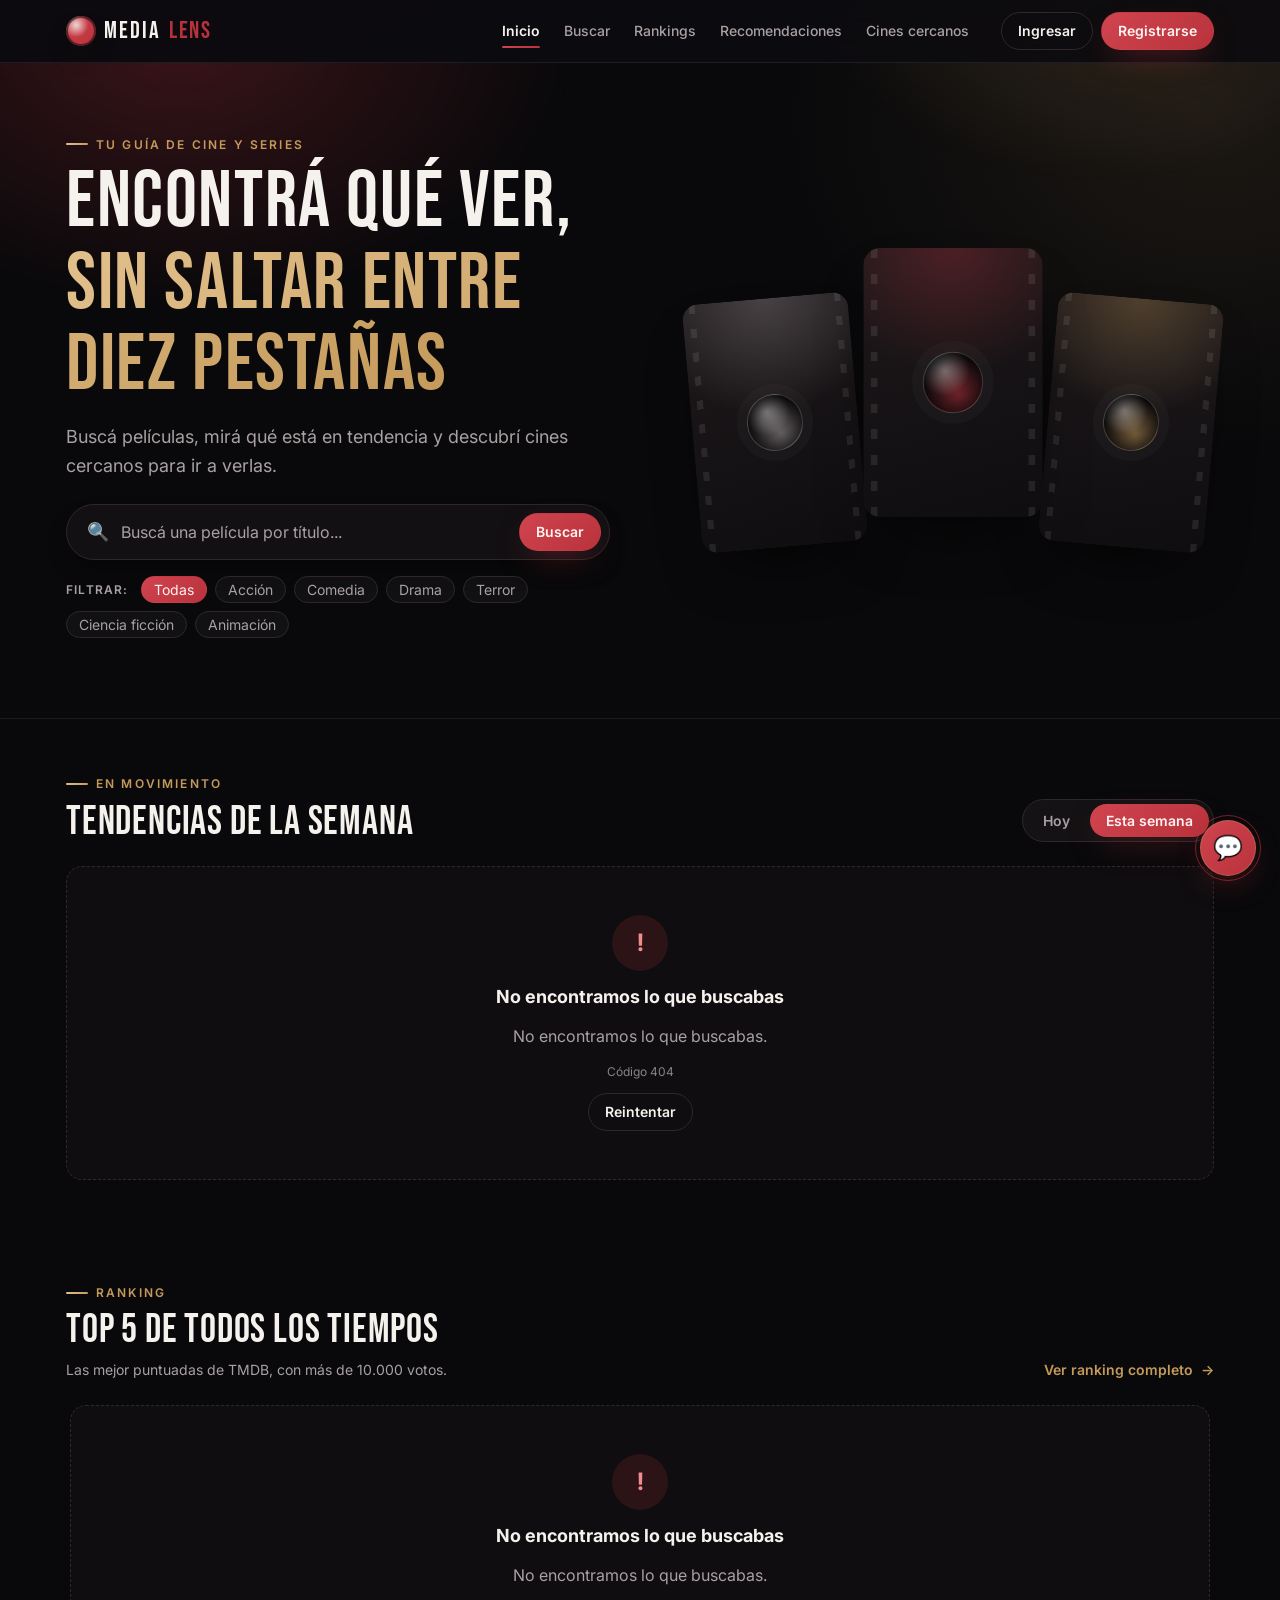
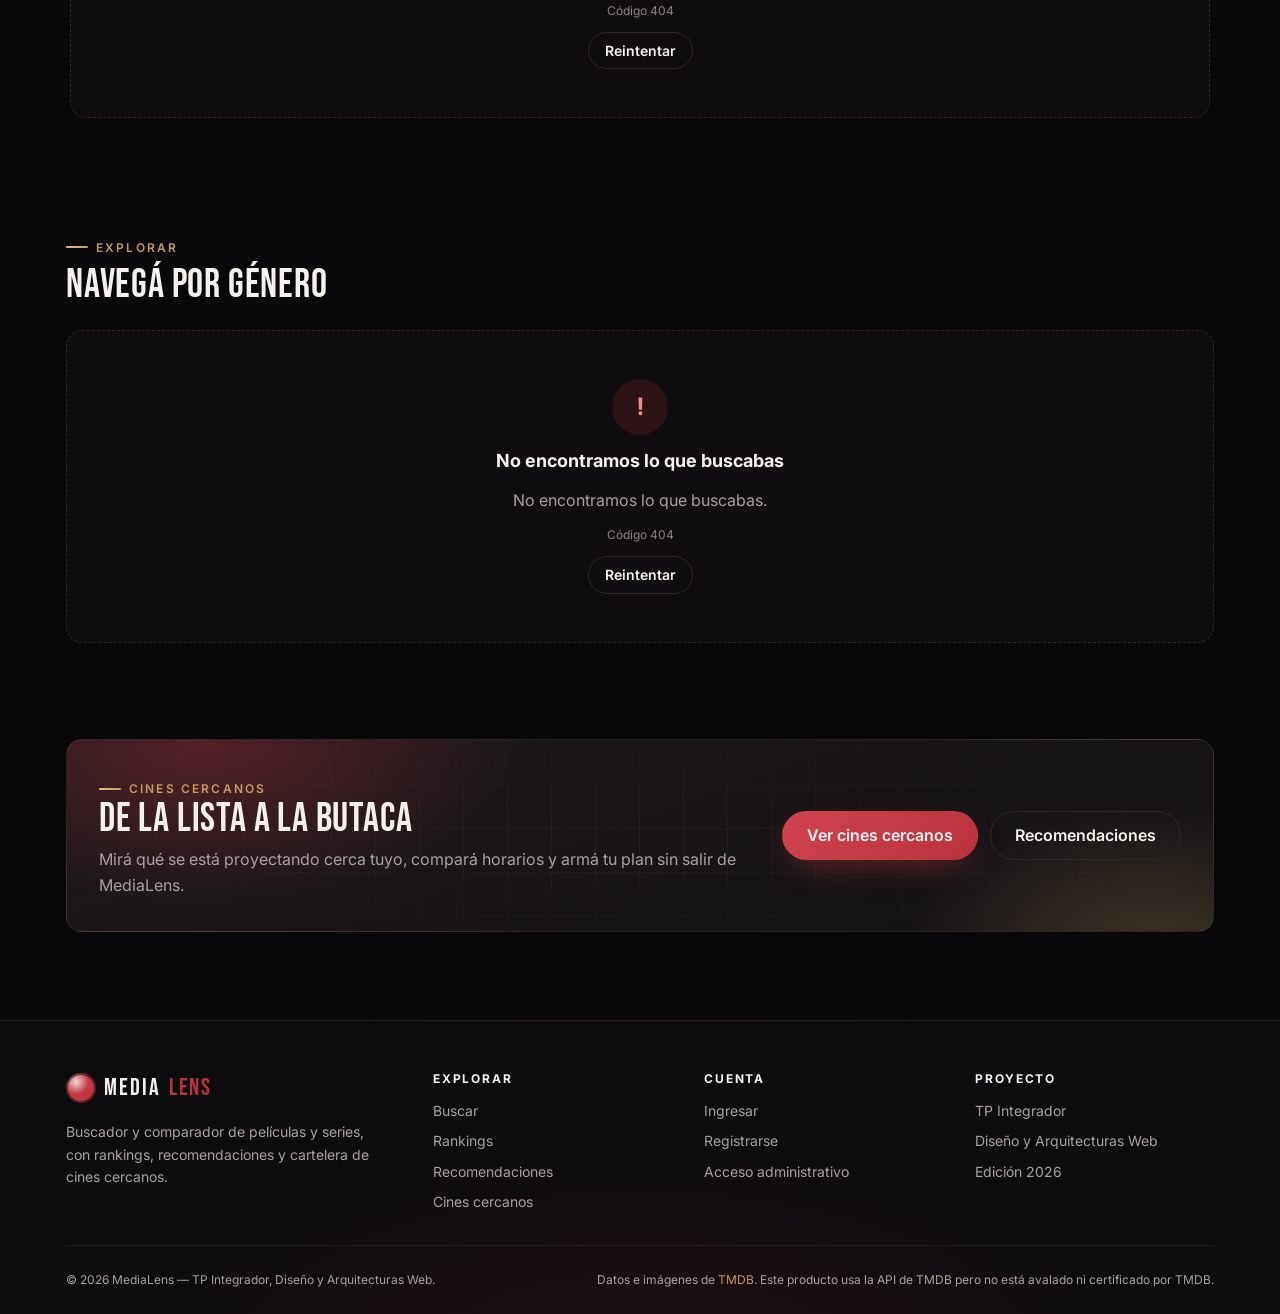
==== index.html @ 36a1d2a1 "Conecto la landing a TMDB y agrego registro y login Backend en Flask que hace de intermediario con T" ====
<!DOCTYPE html>
<html lang="es">
<head>
  <meta charset="UTF-8" />
  <meta name="viewport" content="width=device-width, initial-scale=1.0" />
  <meta name="description" content="MediaLens: buscá películas, mirá qué está en tendencia, rankings y recomendaciones." />
  <title>Inicio | MediaLens</title>
  <link rel="icon" href="data:image/svg+xml,%3Csvg xmlns='http://www.w3.org/2000/svg' viewBox='0 0 32 32'%3E%3Ccircle cx='16' cy='16' r='15' fill='%23B8323C'/%3E%3Ccircle cx='12' cy='11' r='5' fill='%23F5F1ED' fill-opacity='.8'/%3E%3C/svg%3E" />
  <link rel="preconnect" href="https://fonts.googleapis.com" />
  <link rel="preconnect" href="https://fonts.gstatic.com" crossorigin />
  <link rel="preconnect" href="https://image.tmdb.org" />
  <link href="https://fonts.googleapis.com/css2?family=Bebas+Neue&family=Inter:wght@400;500;600;700&display=swap" rel="stylesheet" />
  <link rel="stylesheet" href="assets/css/base.css" />
  <link rel="stylesheet" href="assets/css/layout.css" />
  <link rel="stylesheet" href="assets/css/components.css" />
  <script src="assets/js/aviso-servidor.js" defer></script>
  <script type="module" src="assets/js/main.js"></script>
</head>
<body>
  <header class="site-header">
    <div class="container navbar">
      <a class="navbar_brand" href="index.html">
        <span class="navbar_logo" aria-hidden="true"></span>
        Media<span>Lens</span>
      </a>
      <button class="navbar_toggle" type="button" aria-label="Abrir menú" aria-expanded="false" aria-controls="menu-principal">&#9776;</button>
      <nav class="navbar_menu" id="menu-principal" aria-label="Principal">
        <ul class="navbar_links">
          <li><a href="index.html">Inicio</a></li>
          <li><a href="pages/buscar.html">Buscar</a></li>
          <li><a href="pages/rankings.html">Rankings</a></li>
          <li><a href="pages/recomendaciones.html">Recomendaciones</a></li>
          <li><a href="pages/cines.html">Cines cercanos</a></li>
        </ul>
        <div class="navbar_actions">
          <a class="btn btn-outline" href="pages/login.html">Ingresar</a>
          <a class="btn btn-primary" href="pages/registro.html">Registrarse</a>
        </div>
      </nav>
    </div>
  </header>

  <main>
    <!-- Hero de portada -->
    <section class="hero">
      <div class="hero_glow" aria-hidden="true"></div>
      <div class="container hero_inner">
        <div class="hero_content">
          <p class="eyebrow">Tu guía de cine y series</p>
          <h1 class="hero_title">
            Encontrá qué ver,<br />
            <span class="text-gradient">sin saltar entre diez pestañas</span>
          </h1>
          <p class="hero_lead text-muted">
            Buscá películas, mirá qué está en tendencia y descubrí cines cercanos para ir a verlas.
          </p>

          <!-- Sin JS, el formulario igual funciona: recarga con ?q= y main.js lo retoma -->
          <form class="search-form" id="form-busqueda" action="index.html" method="get" role="search" novalidate>
            <div class="search_field" data-campo="q">
              <div class="search">
                <span class="search_icon" aria-hidden="true">&#128269;</span>
                <label for="q" class="visually-hidden">Buscar película por título</label>
                <input type="search" id="q" name="q" placeholder="Buscá una película por título..." autocomplete="off" maxlength="100" />
                <button type="submit" class="btn btn-primary">Buscar</button>
              </div>
            </div>
          </form>

          <div class="hero_chips" role="group" aria-label="Filtrar tendencias por género">
            <span class="hero_chips_label" aria-hidden="true">Filtrar:</span>
            <button class="chip" type="button" data-filtro-genero="" aria-pressed="true">Todas</button>
            <button class="chip" type="button" data-filtro-genero="28" data-nombre="Acción" aria-pressed="false">Acción</button>
            <button class="chip" type="button" data-filtro-genero="35" data-nombre="Comedia" aria-pressed="false">Comedia</button>
            <button class="chip" type="button" data-filtro-genero="18" data-nombre="Drama" aria-pressed="false">Drama</button>
            <button class="chip" type="button" data-filtro-genero="27" data-nombre="Terror" aria-pressed="false">Terror</button>
            <button class="chip" type="button" data-filtro-genero="878" data-nombre="Ciencia ficción" aria-pressed="false">Ciencia ficción</button>
            <button class="chip" type="button" data-filtro-genero="16" data-nombre="Animación" aria-pressed="false">Animación</button>
          </div>

          <div class="hero_featured" id="hero-destacada">
            <span class="hero_featured_skeleton skeleton" aria-hidden="true"></span>
          </div>
        </div>

        <div class="hero_showcase" aria-hidden="true">
          <div class="poster poster--muted"></div>
          <div class="poster"></div>
          <div class="poster poster--gold"></div>
        </div>
      </div>
    </section>

    <noscript>
      <div class="container section--tight">
        <p class="placeholder-note">Activá JavaScript para ver las películas en tendencia, el ranking y los géneros.</p>
      </div>
    </noscript>

    <!-- Resultados de búsqueda / género (oculto hasta que se usa) -->
    <section class="section container" id="resultados" aria-labelledby="resultados-titulo" hidden>
      <div class="section_head">
        <div class="section_title-group">
          <p class="eyebrow" id="resultados-eyebrow">Búsqueda</p>
          <h2 id="resultados-titulo">Resultados</h2>
          <p class="section_status text-muted" id="resultados-estado" aria-live="polite"></p>
        </div>
        <button class="btn btn-outline" type="button" id="limpiar-resultados">&#10005; Volver a tendencias</button>
      </div>
      <div class="grid" id="grilla-resultados"></div>
    </section>

    <!-- Tendencias -->
    <section class="section container" id="tendencias" aria-labelledby="tendencias-titulo">
      <div class="section_head">
        <div class="section_title-group">
          <p class="eyebrow">En movimiento</p>
          <h2 id="tendencias-titulo">Tendencias de la semana</h2>
        </div>
        <div class="section_tools">
          <div id="filtro-activo"></div>
          <div class="tabs" role="tablist" aria-label="Período de las tendencias">
            <button class="tab" type="button" role="tab" data-periodo="day" aria-selected="false" aria-controls="grilla-tendencias" tabindex="-1">Hoy</button>
            <button class="tab" type="button" role="tab" data-periodo="week" aria-selected="true" aria-controls="grilla-tendencias">Esta semana</button>
          </div>
        </div>
      </div>
      <p class="visually-hidden" id="tendencias-aviso" aria-live="polite"></p>
      <div class="grid" id="grilla-tendencias" role="tabpanel" aria-labelledby="tendencias-titulo"></div>
    </section>

    <!-- Ranking -->
    <section class="section container" id="ranking" aria-labelledby="ranking-titulo">
      <div class="section_head">
        <div class="section_title-group">
          <p class="eyebrow">Ranking</p>
          <h2 id="ranking-titulo">Top 5 de todos los tiempos</h2>
          <p class="section_status text-muted">Las mejor puntuadas de TMDB, con más de 10.000 votos.</p>
        </div>
        <a class="link-more" href="pages/rankings.html">Ver ranking completo</a>
      </div>
      <ol class="rail" id="lista-top"></ol>
    </section>

    <!-- Géneros -->
    <section class="section container" id="generos" aria-labelledby="generos-titulo">
      <div class="section_head">
        <div class="section_title-group">
          <p class="eyebrow">Explorar</p>
          <h2 id="generos-titulo">Navegá por género</h2>
        </div>
      </div>
      <div class="grid grid--tiles" id="grilla-generos"></div>
      <div class="section_more">
        <button class="btn btn-outline" type="button" id="ver-mas-generos" aria-controls="grilla-generos" aria-expanded="false" hidden>Ver todos los géneros</button>
      </div>
    </section>

    <!-- Llamada a la acción: cines -->
    <section class="section section--tight container">
      <div class="cta">
        <div class="cta_content">
          <p class="eyebrow">Cines cercanos</p>
          <h2>De la lista a la butaca</h2>
          <p class="text-muted">
            Mirá qué se está proyectando cerca tuyo, compará horarios y armá tu plan sin salir de MediaLens.
          </p>
        </div>
        <div class="cta_actions">
          <a class="btn btn-primary btn-lg" href="pages/cines.html">Ver cines cercanos</a>
          <a class="btn btn-outline btn-lg" href="pages/recomendaciones.html">Recomendaciones</a>
        </div>
      </div>
    </section>
  </main>

  <footer class="site-footer">
    <div class="container">
      <div class="footer_grid">
        <div class="footer_about">
          <a class="navbar_brand" href="index.html">
            <span class="navbar_logo" aria-hidden="true"></span>
            Media<span>Lens</span>
          </a>
          <p>
            Buscador y comparador de películas y series, con rankings, recomendaciones y cartelera
            de cines cercanos.
          </p>
        </div>

        <div>
          <p class="footer_title">Explorar</p>
          <ul class="footer_list">
            <li><a href="pages/buscar.html">Buscar</a></li>
            <li><a href="pages/rankings.html">Rankings</a></li>
            <li><a href="pages/recomendaciones.html">Recomendaciones</a></li>
            <li><a href="pages/cines.html">Cines cercanos</a></li>
          </ul>
        </div>

        <div>
          <p class="footer_title">Cuenta</p>
          <ul class="footer_list">
            <li><a href="pages/login.html">Ingresar</a></li>
            <li><a href="pages/registro.html">Registrarse</a></li>
            <li><a href="admin/dashboard.html">Acceso administrativo</a></li>
          </ul>
        </div>

        <div>
          <p class="footer_title">Proyecto</p>
          <ul class="footer_list">
            <li><span class="text-muted">TP Integrador</span></li>
            <li><span class="text-muted">Diseño y Arquitecturas Web</span></li>
            <li><span class="text-muted">Edición 2026</span></li>
          </ul>
        </div>
      </div>

      <div class="footer_bottom">
        <p>&copy; 2026 MediaLens &mdash; TP Integrador, Diseño y Arquitecturas Web.</p>
        <p>Datos e imágenes de <a href="https://www.themoviedb.org" target="_blank" rel="noopener noreferrer">TMDB</a>. Este producto usa la API de TMDB pero no está avalado ni certificado por TMDB.</p>
      </div>
    </div>
  </footer>

  <button class="chatbot-toggle" type="button" aria-label="Abrir chatbot" title="Chatbot MediaLens (próximamente)">&#128172;</button>
</body>
</html>
---- assets/css/base.css ----
/* ============================================
   base.css
   Reset, variables globales y tipografía.
   No depende de ninguna página en particular:
   cualquier vista puede usarlo tal cual.
   ============================================ */

:root {
  /* ---------- Paleta ---------- */
  /* Base */
  --color-bg: #09090B;
  --color-bg-elev: #0D0C0F;
  --color-surface: #141214;
  --color-surface-alt: #1E191B;
  --color-border: #30272A;
  --color-border-soft: rgba(245, 241, 237, 0.08);

  /* Texto */
  --color-text: #F5F1ED;
  --color-text-muted: #A9A1A1;

  /* Identidad */
  --color-primary: #B8323C;
  --color-primary-hover: #D0444E;
  --color-primary-rgb: 184, 50, 60;

  --color-secondary: #C49A5A;
  --color-secondary-rgb: 196, 154, 90;

  /* Estados */
  --color-danger: #D94A4A;
  --color-danger-text: #F08C8C; /* variante clara para texto chico sobre fondo oscuro */
  --color-success: #4E9B72;
  --color-success-text: #7CC39C;

  /* Degradados y brillos derivados de la paleta */
  --gradient-primary: linear-gradient(135deg, var(--color-primary-hover), var(--color-primary));
  --gradient-gold: linear-gradient(135deg, #E2C08C, var(--color-secondary));
  --gradient-surface: linear-gradient(160deg, var(--color-surface-alt), var(--color-surface));
  --gradient-fade: linear-gradient(180deg, transparent 35%, rgba(9, 9, 11, 0.92) 100%);

  --glow-primary: 0 12px 32px -12px rgba(var(--color-primary-rgb), 0.65);
  --glow-secondary: 0 12px 32px -12px rgba(var(--color-secondary-rgb), 0.45);

  /* Sombras */
  --shadow-sm: 0 1px 2px rgba(0, 0, 0, 0.45);
  --shadow-md: 0 12px 28px -14px rgba(0, 0, 0, 0.8);
  --shadow-lg: 0 30px 64px -30px rgba(0, 0, 0, 0.9);

  /* ---------- Tipografía ---------- */
  --font-base: "Inter", "Segoe UI", Roboto, Helvetica, Arial, sans-serif;
  --font-display: "Bebas Neue", "Oswald", "Segoe UI", Impact, sans-serif;

  --fs-xs: 0.75rem;
  --fs-sm: 0.875rem;
  --fs-base: 1rem;
  --fs-md: 1.125rem;
  --fs-lg: 1.5rem;
  --fs-xl: clamp(1.75rem, 1.2rem + 1.8vw, 2.5rem);
  --fs-xxl: clamp(2.75rem, 1.6rem + 4.6vw, 5rem);

  /* Espaciado (escala de 4px) */
  --space-1: 0.25rem;
  --space-2: 0.5rem;
  --space-3: 0.75rem;
  --space-4: 1rem;
  --space-6: 1.5rem;
  --space-8: 2rem;
  --space-12: 3rem;
  --space-16: 4rem;
  --space-20: 5rem;

  /* Otros */
  --radius: 8px;
  --radius-sm: 4px;
  --radius-lg: 16px;
  --radius-pill: 999px;
  --container-max: 1180px;
  --transition: 150ms ease-in-out;
  --transition-slow: 320ms cubic-bezier(0.22, 1, 0.36, 1);
}

/* Reset básico */
*,
*::before,
*::after {
  box-sizing: border-box;
}

html,
body {
  margin: 0;
  padding: 0;
}

html {
  scroll-behavior: smooth;
  /* Calendarios, selects y scrollbars nativos en versión oscura */
  color-scheme: dark;
}

/* Con un modal abierto, la página de atrás no scrollea */
html.modal-abierto {
  overflow: hidden;
}

/* El atributo hidden siempre gana, aunque el elemento tenga display: flex/grid */
[hidden] {
  display: none !important;
}

body {
  background-color: var(--color-bg);
  background-image:
    radial-gradient(60rem 40rem at 12% -10%, rgba(var(--color-primary-rgb), 0.16), transparent 60%),
    radial-gradient(45rem 35rem at 95% 4%, rgba(var(--color-secondary-rgb), 0.1), transparent 60%);
  background-repeat: no-repeat;
  color: var(--color-text);
  font-family: var(--font-base);
  font-size: var(--fs-base);
  line-height: 1.6;
  min-height: 100vh;
  -webkit-font-smoothing: antialiased;
}

h1,
h2,
h3,
h4,
p,
ul,
ol {
  margin: 0 0 var(--space-4) 0;
}

h1,
h2 {
  font-family: var(--font-display);
  font-weight: 400;
  letter-spacing: 0.02em;
  line-height: 1.02;
  text-transform: uppercase;
}

h1 {
  font-size: var(--fs-xxl);
}

h2 {
  font-size: var(--fs-xl);
}

h3 {
  font-size: var(--fs-lg);
  font-weight: 600;
  line-height: 1.25;
}

a {
  color: var(--color-secondary);
  text-decoration: none;
  transition: color var(--transition);
}

a:hover,
a:focus-visible {
  color: var(--color-primary-hover);
}

img {
  max-width: 100%;
  display: block;
}

ul,
ol {
  padding-left: var(--space-6);
}

button,
input,
select,
textarea {
  font-family: inherit;
  font-size: inherit;
}

/* Foco visible y consistente en toda la app */
:focus-visible {
  outline: 2px solid var(--color-secondary);
  outline-offset: 3px;
  border-radius: var(--radius-sm);
}

::selection {
  background-color: rgba(var(--color-primary-rgb), 0.45);
  color: var(--color-text);
}

/* Scrollbar acorde al tema oscuro */
* {
  scrollbar-width: thin;
  scrollbar-color: var(--color-border) transparent;
}

*::-webkit-scrollbar {
  width: 10px;
  height: 10px;
}

*::-webkit-scrollbar-thumb {
  background-color: var(--color-border);
  border-radius: var(--radius-pill);
}

*::-webkit-scrollbar-thumb:hover {
  background-color: var(--color-primary);
}

/* ---------- Utilidades ---------- */
.visually-hidden {
  position: absolute;
  width: 1px;
  height: 1px;
  overflow: hidden;
  clip: rect(0 0 0 0);
  white-space: nowrap;
}

.text-muted {
  color: var(--color-text-muted);
}

/* Antetítulo: etiqueta chiquita sobre los títulos de sección */
.eyebrow {
  display: inline-flex;
  align-items: center;
  gap: var(--space-2);
  margin: 0 0 var(--space-2) 0;
  color: var(--color-secondary);
  font-size: var(--fs-xs);
  font-weight: 600;
  letter-spacing: 0.18em;
  text-transform: uppercase;
}

.eyebrow::before {
  content: "";
  width: 22px;
  height: 2px;
  background: var(--gradient-gold);
  border-radius: var(--radius-pill);
}

/* Texto con degradado (palabras destacadas de un título) */
.text-gradient {
  background: var(--gradient-gold);
  -webkit-background-clip: text;
  background-clip: text;
  color: transparent;
}

/* Nota de contenido pendiente / mock (se usa en las vistas sin API aún) */
.placeholder-note {
  display: flex;
  align-items: flex-start;
  gap: var(--space-3);
  border: 1px dashed var(--color-border);
  border-left: 3px solid var(--color-secondary);
  border-radius: var(--radius);
  background-color: rgba(var(--color-secondary-rgb), 0.05);
  padding: var(--space-3) var(--space-4);
  color: var(--color-text-muted);
  font-size: var(--fs-sm);
}

.placeholder-note::before {
  content: "i";
  flex: none;
  display: grid;
  place-items: center;
  width: 20px;
  height: 20px;
  border-radius: 50%;
  background-color: rgba(var(--color-secondary-rgb), 0.18);
  color: var(--color-secondary);
  font-size: var(--fs-xs);
  font-weight: 700;
  font-style: italic;
}

@media (prefers-reduced-motion: reduce) {
  html {
    scroll-behavior: auto;
  }

  *,
  *::before,
  *::after {
    animation-duration: 0.01ms !important;
    animation-iteration-count: 1 !important;
    transition-duration: 0.01ms !important;
  }
}
---- assets/css/layout.css ----
/* ============================================
   layout.css
   Estructura general de página: header, nav,
   hero, secciones, footer, contenedores.
   Se aplica igual en todas las vistas.
   ============================================ */

.container {
  width: 100%;
  max-width: var(--container-max);
  margin-inline: auto;
  padding-inline: var(--space-4);
}

/* ============================================
   Header / navegación principal
   ============================================ */
.site-header {
  position: sticky;
  top: 0;
  z-index: 50;
  background-color: rgba(13, 12, 15, 0.82);
  backdrop-filter: blur(14px) saturate(140%);
  -webkit-backdrop-filter: blur(14px) saturate(140%);
  border-bottom: 1px solid var(--color-border-soft);
  transition: background-color var(--transition), box-shadow var(--transition);
}

/* Al scrollear, la cabecera se vuelve más sólida (lo agrega layout.js) */
.site-header.is-scrolled {
  background-color: rgba(13, 12, 15, 0.94);
  box-shadow: 0 10px 30px -18px rgba(0, 0, 0, 0.9);
}

.navbar {
  position: relative;
  display: flex;
  align-items: center;
  gap: var(--space-6);
  padding-block: var(--space-3);
}

/* Envuelve links + botones: en escritorio van en línea,
   en tablet/celular se convierten en el menú desplegable */
.navbar_menu {
  display: flex;
  align-items: center;
  gap: var(--space-8);
}

.navbar_brand {
  display: inline-flex;
  align-items: center;
  gap: var(--space-2);
  margin-right: auto;
  color: var(--color-text);
  font-family: var(--font-display);
  font-size: 1.5rem;
  letter-spacing: 0.08em;
  text-transform: uppercase;
  white-space: nowrap;
}

.navbar_brand:hover {
  color: var(--color-text);
}

.navbar_brand span {
  color: var(--color-primary);
}

/* Isotipo: "lente" construido con degradados */
.navbar_logo {
  width: 30px;
  height: 30px;
  border-radius: 50%;
  background:
    radial-gradient(circle at 34% 30%, rgba(245, 241, 237, 0.85), transparent 42%),
    var(--gradient-primary);
  box-shadow: inset 0 0 0 2px rgba(9, 9, 11, 0.55), var(--glow-primary);
}

.navbar_toggle {
  display: none;
  place-items: center;
  width: 42px;
  height: 42px;
  background-color: var(--color-surface);
  border: 1px solid var(--color-border);
  border-radius: var(--radius);
  color: var(--color-text);
  font-size: var(--fs-md);
  line-height: 1;
  cursor: pointer;
  transition: border-color var(--transition), color var(--transition);
}

.navbar_toggle:hover {
  border-color: var(--color-primary);
  color: var(--color-primary-hover);
}

.navbar_links {
  display: flex;
  align-items: center;
  gap: var(--space-6);
  list-style: none;
  margin: 0;
  padding: 0;
}

.navbar_links a {
  position: relative;
  display: inline-block;
  padding-block: var(--space-1);
  color: var(--color-text-muted);
  font-size: var(--fs-sm);
  font-weight: 500;
}

/* Subrayado animado */
.navbar_links a::after {
  content: "";
  position: absolute;
  left: 0;
  bottom: -2px;
  width: 100%;
  height: 2px;
  border-radius: var(--radius-pill);
  background: var(--gradient-primary);
  transform: scaleX(0);
  transform-origin: left;
  transition: transform var(--transition-slow);
}

.navbar_links a:hover,
.navbar_links a:focus-visible {
  color: var(--color-text);
}

.navbar_links a:hover::after,
.navbar_links a.is-active::after {
  transform: scaleX(1);
}

.navbar_links a.is-active {
  color: var(--color-text);
  font-weight: 600;
}

.navbar_actions {
  display: flex;
  align-items: center;
  gap: var(--space-2);
}

/* Menú responsivo: con 5 links + 2 botones, en tablet ya no entra en una línea.
   El mismo corte (960px) está en layout.js para cerrar el menú al agrandar. */
@media (max-width: 1080px) {
  .navbar_menu {
    gap: var(--space-4);
  }

  .navbar_links {
    gap: var(--space-4);
  }
}

@media (max-width: 960px) {
  .navbar_toggle {
    display: grid;
  }

  .navbar_menu {
    display: none;
    position: absolute;
    top: calc(100% + var(--space-2));
    left: var(--space-4);
    right: var(--space-4);
    flex-direction: column;
    align-items: stretch;
    gap: var(--space-4);
    max-height: calc(100dvh - 90px);
    overflow-y: auto;
    padding: var(--space-4);
    background-color: var(--color-surface);
    border: 1px solid var(--color-border);
    border-radius: var(--radius-lg);
    box-shadow: var(--shadow-lg);
  }

  .navbar_menu.is-open {
    display: flex;
    animation: menu-entrar 180ms ease-out;
  }

  .navbar_links {
    flex-direction: column;
    align-items: stretch;
    gap: var(--space-1);
  }

  .navbar_links a {
    display: block;
    padding: var(--space-3);
    border-radius: var(--radius);
    font-size: var(--fs-base);
  }

  .navbar_links a::after {
    display: none;
  }

  .navbar_links a:hover {
    background-color: var(--color-surface-alt);
  }

  .navbar_links a.is-active {
    background-color: rgba(var(--color-primary-rgb), 0.14);
    box-shadow: inset 3px 0 0 var(--color-primary);
  }

  .navbar_actions {
    padding-top: var(--space-4);
    border-top: 1px solid var(--color-border-soft);
  }

  .navbar_actions .btn {
    flex: 1;
    padding-block: var(--space-3);
  }
}

@keyframes menu-entrar {
  from {
    opacity: 0;
    transform: translateY(-6px);
  }
}

/* ============================================
   Hero de portada
   ============================================ */
.hero {
  position: relative;
  overflow: hidden;
  padding-block: var(--space-16) var(--space-12);
  border-bottom: 1px solid var(--color-border-soft);
}

/* Haz de luz de proyector detrás del contenido */
.hero_glow {
  position: absolute;
  inset: -30% -10% auto -10%;
  height: 130%;
  background:
    radial-gradient(38rem 26rem at 20% 20%, rgba(var(--color-primary-rgb), 0.28), transparent 65%),
    radial-gradient(30rem 22rem at 80% 10%, rgba(var(--color-secondary-rgb), 0.16), transparent 65%);
  filter: blur(6px);
  pointer-events: none;
}

.hero_inner {
  position: relative;
  display: grid;
  grid-template-columns: minmax(0, 1.05fr) minmax(0, 0.95fr);
  align-items: center;
  gap: var(--space-12);
}

.hero_content {
  max-width: 34rem;
}

.hero_title {
  margin-bottom: var(--space-4);
}

.hero_lead {
  max-width: 32rem;
  margin-bottom: var(--space-6);
  font-size: var(--fs-md);
}

.hero_chips {
  display: flex;
  flex-wrap: wrap;
  align-items: center;
  gap: var(--space-2);
  margin: var(--space-4) 0 var(--space-8);
}

.hero_chips_label {
  margin-right: var(--space-1);
  color: var(--color-text-muted);
  font-size: var(--fs-xs);
  font-weight: 600;
  letter-spacing: 0.1em;
  text-transform: uppercase;
}

/* Película N.º 1 (la completa main.js con datos reales) */
.hero_featured {
  min-height: 78px;
  padding-top: var(--space-6);
  border-top: 1px solid var(--color-border-soft);
}

.hero_featured_skeleton {
  display: block;
  width: min(100%, 300px);
  height: 54px;
  border-radius: var(--radius-pill);
}

/* Collage de pósters del hero */
.hero_showcase {
  position: relative;
  display: grid;
  grid-template-columns: repeat(3, 1fr);
  align-items: center;
  gap: var(--space-3);
}

.hero_showcase .poster {
  border-radius: var(--radius-lg);
  box-shadow: var(--shadow-lg);
  transition: transform var(--transition-slow);
}

.hero_showcase .poster:nth-child(1) {
  transform: translateY(24px) rotate(-5deg);
}

.hero_showcase .poster:nth-child(2) {
  transform: translateY(-16px) scale(1.08);
  z-index: 2;
}

.hero_showcase .poster:nth-child(3) {
  transform: translateY(24px) rotate(5deg);
}

.hero_showcase:hover .poster:nth-child(1) {
  transform: translateY(14px) rotate(-8deg);
}

.hero_showcase:hover .poster:nth-child(2) {
  transform: translateY(-26px) scale(1.12);
}

.hero_showcase:hover .poster:nth-child(3) {
  transform: translateY(14px) rotate(8deg);
}

@media (max-width: 960px) {
  .hero_inner {
    grid-template-columns: 1fr;
    gap: var(--space-8);
  }

  .hero_content {
    max-width: none;
  }

  .hero_showcase {
    /* width + justify-self en lugar de margin auto:
       los márgenes automáticos anulan el stretch del grid */
    width: 100%;
    max-width: 30rem;
    justify-self: center;
    margin-top: var(--space-4);
  }
}

@media (max-width: 560px) {
  .hero {
    padding-block: var(--space-12) var(--space-8);
  }

  .hero_showcase {
    grid-template-columns: repeat(2, 1fr);
    /* margen para que los pósters rotados no queden cortados en el borde */
    padding-inline: var(--space-3);
  }

  .hero_showcase .poster:nth-child(3) {
    display: none;
  }
}

/* ============================================
   Secciones genéricas de contenido
   ============================================ */
.page-header {
  padding-block: var(--space-8);
  border-bottom: 1px solid var(--color-border-soft);
}

.section {
  padding-block: var(--space-12);
  /* Al hacer scroll hasta una sección, que no quede tapada por la cabecera fija */
  scroll-margin-top: 64px;
}

.section--tight {
  padding-block: var(--space-6);
}

/* Encabezado de sección: título a la izquierda, acción a la derecha */
.section_head {
  display: flex;
  flex-wrap: wrap;
  align-items: flex-end;
  justify-content: space-between;
  gap: var(--space-4);
  margin-bottom: var(--space-6);
}

.section_head h2 {
  margin: 0;
}

.section_title-group {
  min-width: 0;
}

.section_status {
  margin: var(--space-2) 0 0;
  font-size: var(--fs-sm);
}

.section_status:empty {
  display: none;
}

/* Controles a la derecha del título (pestañas, filtro activo) */
.section_tools {
  display: flex;
  flex-wrap: wrap;
  align-items: center;
  gap: var(--space-3);
}

/* Botón "ver más" centrado debajo de una grilla */
.section_more {
  display: flex;
  justify-content: center;
  margin-top: var(--space-6);
}

.link-more {
  display: inline-flex;
  align-items: center;
  gap: var(--space-2);
  font-size: var(--fs-sm);
  font-weight: 600;
  white-space: nowrap;
}

.link-more::after {
  content: "\2192";
  transition: transform var(--transition);
}

.link-more:hover::after {
  transform: translateX(4px);
}

/* ============================================
   Grillas y carruseles
   ============================================ */
.grid {
  display: grid;
  grid-template-columns: repeat(auto-fill, minmax(160px, 1fr));
  gap: var(--space-6) var(--space-4);
}

.grid--tiles {
  grid-template-columns: repeat(auto-fill, minmax(190px, 1fr));
  gap: var(--space-3);
}

/* En celular, el mínimo de 160px deja una sola columna de pósters
   enormes: se fuerzan 2 columnas, como en cualquier app de cine. */
@media (max-width: 560px) {
  .grid,
  .grid--tiles {
    grid-template-columns: repeat(2, minmax(0, 1fr));
    gap: var(--space-4) var(--space-3);
  }
}

/* Fila con desplazamiento horizontal (rankings, novedades) */
.rail {
  display: grid;
  grid-auto-flow: column;
  grid-auto-columns: minmax(196px, 1fr);
  gap: var(--space-6);
  list-style: none;
  margin: 0;
  padding: 0 var(--space-1) var(--space-4);
  overflow-x: auto;
  scroll-snap-type: x mandatory;
  overscroll-behavior-x: contain;
}

.rail > * {
  scroll-snap-align: start;
}

@media (max-width: 720px) {
  .rail {
    grid-auto-columns: minmax(180px, 76%);
  }
}

/* ============================================
   Footer
   ============================================ */
.site-footer {
  margin-top: var(--space-16);
  border-top: 1px solid var(--color-border-soft);
  background:
    radial-gradient(45rem 20rem at 50% 120%, rgba(var(--color-primary-rgb), 0.12), transparent 70%),
    var(--color-bg-elev);
  color: var(--color-text-muted);
  font-size: var(--fs-sm);
  padding-block: var(--space-12) var(--space-6);
}

.footer_grid {
  display: grid;
  grid-template-columns: minmax(0, 1.4fr) repeat(3, minmax(0, 1fr));
  gap: var(--space-8);
  padding-bottom: var(--space-8);
}

.footer_about p {
  max-width: 34ch;
  margin-top: var(--space-3);
}

.footer_title {
  color: var(--color-text);
  font-size: var(--fs-xs);
  font-weight: 700;
  letter-spacing: 0.16em;
  text-transform: uppercase;
  margin-bottom: var(--space-3);
}

.footer_list {
  display: grid;
  gap: var(--space-2);
  list-style: none;
  margin: 0;
  padding: 0;
}

.footer_list a {
  color: var(--color-text-muted);
}

.footer_list a:hover {
  color: var(--color-text);
}

.footer_bottom {
  display: flex;
  flex-wrap: wrap;
  align-items: center;
  justify-content: space-between;
  gap: var(--space-2);
  padding-top: var(--space-6);
  border-top: 1px solid var(--color-border-soft);
  font-size: var(--fs-xs);
}

.footer_bottom p {
  margin: 0;
}

@media (max-width: 860px) {
  .footer_grid {
    grid-template-columns: repeat(2, minmax(0, 1fr));
    gap: var(--space-6);
  }

  .footer_about {
    grid-column: 1 / -1;
  }
}

/* ============================================
   Páginas de cuenta (registro / login)
   ============================================ */
.auth {
  padding-block: var(--space-12) var(--space-8);
}

.auth_inner {
  display: grid;
  grid-template-columns: minmax(0, 1.15fr) minmax(0, 0.85fr);
  align-items: start;
  gap: var(--space-12);
}

.auth--compacta .auth_inner {
  grid-template-columns: minmax(0, 30rem) minmax(0, 1fr);
}

.auth_card {
  padding: var(--space-8);
  background-color: rgba(20, 18, 20, 0.85);
  border: 1px solid var(--color-border-soft);
  border-radius: var(--radius-lg);
  box-shadow: var(--shadow-lg);
}

.auth_title {
  font-size: clamp(2.25rem, 1.6rem + 2vw, 3.25rem);
  margin-bottom: var(--space-2);
}

.auth_intro {
  margin-bottom: var(--space-6);
}

.auth_switch {
  margin: var(--space-6) 0 0;
  color: var(--color-text-muted);
  font-size: var(--fs-sm);
  text-align: center;
}

/* Columna decorativa con pósters y beneficios */
.auth_aside {
  position: sticky;
  top: 96px;
  display: grid;
  gap: var(--space-8);
}

.auth_posters {
  display: grid;
  grid-template-columns: repeat(3, 1fr);
  gap: var(--space-3);
}

.auth_posters .poster {
  border-radius: var(--radius);
  box-shadow: var(--shadow-md);
}

.auth_posters .poster:nth-child(2) {
  transform: translateY(-18px);
}

.beneficios {
  display: grid;
  gap: var(--space-4);
  list-style: none;
  margin: 0;
  padding: 0;
}

.beneficios li {
  display: flex;
  align-items: flex-start;
  gap: var(--space-3);
  color: var(--color-text-muted);
  font-size: var(--fs-sm);
}

.beneficios strong {
  display: block;
  color: var(--color-text);
  font-size: var(--fs-base);
}

.beneficios_icono {
  flex: none;
  display: grid;
  place-items: center;
  width: 36px;
  height: 36px;
  border-radius: 50%;
  background-color: rgba(var(--color-secondary-rgb), 0.14);
  color: var(--color-secondary);
  font-weight: 700;
}

@media (max-width: 960px) {
  .auth_inner,
  .auth--compacta .auth_inner {
    grid-template-columns: 1fr;
  }

  .auth_card {
    width: 100%;
    max-width: 38rem;
    justify-self: center;
  }

  /* En pantallas chicas el formulario va primero y la decoración se oculta */
  .auth_aside {
    display: none;
  }
}

@media (max-width: 560px) {
  .auth {
    padding-block: var(--space-6);
  }

  .auth_card {
    padding: var(--space-6) var(--space-4);
  }
}

/* ============================================
   Página 404
   ============================================ */
.pagina-error {
  display: grid;
  place-items: center;
  min-height: 70vh;
  padding-block: var(--space-12);
}

.pagina-error_numero {
  font-family: var(--font-display);
  font-size: clamp(6rem, 4rem + 10vw, 11rem);
  line-height: 0.9;
  color: transparent;
  -webkit-text-stroke: 2px rgba(var(--color-secondary-rgb), 0.8);
}
---- assets/css/components.css ----
/* ============================================
   components.css
   Piezas reutilizables: botones, tarjetas,
   formularios, badges, mensajes.
   ============================================ */

/* ============================================
   Botones
   ============================================ */
.btn {
  display: inline-flex;
  align-items: center;
  justify-content: center;
  gap: var(--space-2);
  border: 1px solid transparent;
  border-radius: var(--radius-pill);
  padding: var(--space-2) var(--space-4);
  font-size: var(--fs-sm);
  font-weight: 600;
  line-height: 1.4;
  text-align: center;
  white-space: nowrap;
  cursor: pointer;
  transition: background-color var(--transition), border-color var(--transition),
    color var(--transition), transform var(--transition), box-shadow var(--transition);
}

.btn:active {
  transform: translateY(1px);
}

.btn-primary {
  background: var(--gradient-primary);
  color: #FFF4F2;
  box-shadow: var(--glow-primary);
}

.btn-primary:hover {
  background: linear-gradient(135deg, #DC4F59, var(--color-primary-hover));
  color: #FFF4F2;
  box-shadow: 0 16px 36px -12px rgba(var(--color-primary-rgb), 0.8);
}

.btn-secondary {
  background: var(--gradient-gold);
  color: #241A0E;
  box-shadow: var(--glow-secondary);
}

.btn-secondary:hover {
  color: #241A0E;
  filter: brightness(1.06);
}

.btn-outline {
  background-color: transparent;
  color: var(--color-text);
  border-color: var(--color-border);
}

.btn-outline:hover {
  background-color: rgba(var(--color-primary-rgb), 0.12);
  border-color: var(--color-primary);
  color: var(--color-text);
}

.btn-ghost {
  background-color: rgba(245, 241, 237, 0.08);
  border-color: var(--color-border-soft);
  color: var(--color-text);
  backdrop-filter: blur(6px);
  -webkit-backdrop-filter: blur(6px);
}

.btn-ghost:hover {
  background-color: rgba(245, 241, 237, 0.16);
  color: var(--color-text);
}

.btn-danger {
  background-color: var(--color-danger);
  color: #fff;
}

.btn-lg {
  padding: var(--space-3) var(--space-6);
  font-size: var(--fs-base);
}

.btn-sm {
  padding: var(--space-1) var(--space-3);
  font-size: var(--fs-xs);
}

/* ============================================
   Chips / etiquetas de filtro
   ============================================ */
.chip {
  display: inline-flex;
  align-items: center;
  gap: var(--space-2);
  padding: var(--space-1) var(--space-3);
  border: 1px solid var(--color-border);
  border-radius: var(--radius-pill);
  background-color: rgba(245, 241, 237, 0.03);
  color: var(--color-text-muted);
  font-size: var(--fs-sm);
  transition: border-color var(--transition), color var(--transition),
    background-color var(--transition);
}

.chip:hover,
.chip:focus-visible {
  border-color: var(--color-primary);
  background-color: rgba(var(--color-primary-rgb), 0.12);
  color: var(--color-text);
}

button.chip {
  font-family: inherit;
  cursor: pointer;
}

.chip.is-active,
.chip[aria-pressed="true"] {
  border-color: transparent;
  background: var(--gradient-primary);
  color: #FFF4F2;
}

/* ============================================
   Badges (puntaje, ranking, estado)
   ============================================ */
.badge {
  display: inline-flex;
  align-items: center;
  gap: var(--space-1);
  padding: 2px var(--space-2);
  border-radius: var(--radius-pill);
  font-size: var(--fs-xs);
  font-weight: 700;
  letter-spacing: 0.03em;
  line-height: 1.6;
}

.badge--rating {
  background-color: rgba(9, 9, 11, 0.78);
  border: 1px solid rgba(var(--color-secondary-rgb), 0.45);
  color: var(--color-secondary);
  backdrop-filter: blur(4px);
  -webkit-backdrop-filter: blur(4px);
}

.badge--rating::before {
  content: "\2605";
  font-size: 0.7rem;
}

.badge--new {
  background: var(--gradient-primary);
  color: #FFF4F2;
  text-transform: uppercase;
}

.badge--soft {
  background-color: var(--color-surface-alt);
  border: 1px solid var(--color-border);
  color: var(--color-text-muted);
  font-weight: 600;
}

/* ============================================
   Póster placeholder
   Mientras no haya imágenes de la API, se dibuja
   un póster con degradados + bordes de filmina.
   ============================================ */
.poster {
  --poster-rgb: var(--color-primary-rgb);
  position: relative;
  aspect-ratio: 2 / 3;
  display: grid;
  place-items: center;
  overflow: hidden;
  background:
    radial-gradient(120% 75% at 50% 0%, rgba(var(--poster-rgb), 0.3), transparent 62%),
    linear-gradient(165deg, var(--color-surface-alt) 0%, #0F0D10 100%);
  border-radius: var(--radius);
}

/* Perforaciones laterales de la filmina */
.poster::before {
  content: "";
  position: absolute;
  inset: 0;
  background-image:
    repeating-linear-gradient(to bottom, rgba(245, 241, 237, 0.09) 0 9px, transparent 9px 24px),
    repeating-linear-gradient(to bottom, rgba(245, 241, 237, 0.09) 0 9px, transparent 9px 24px);
  background-size: 6px 100%, 6px 100%;
  background-position: 7px 0, calc(100% - 7px) 0;
  background-repeat: no-repeat;
  pointer-events: none;
}

/* "Lente" central: guiño al nombre MediaLens */
.poster::after {
  content: "";
  width: 34%;
  aspect-ratio: 1;
  border-radius: 50%;
  border: 1px solid rgba(245, 241, 237, 0.16);
  background:
    radial-gradient(circle at 36% 30%, rgba(245, 241, 237, 0.42), transparent 45%),
    radial-gradient(circle at 60% 70%, rgba(var(--poster-rgb), 0.55), rgba(9, 9, 11, 0.85) 72%);
  box-shadow: 0 0 0 10px rgba(245, 241, 237, 0.025), inset 0 0 18px rgba(0, 0, 0, 0.6);
}

/* Variación cromática dentro de la misma paleta */
.poster--gold {
  --poster-rgb: var(--color-secondary-rgb);
}

.poster--muted {
  --poster-rgb: 169, 161, 161;
}

/* ============================================
   Tarjeta de contenido (película / serie / cine)
   ============================================ */
.card {
  position: relative;
  display: flex;
  flex-direction: column;
  background-color: var(--color-surface);
  border: 1px solid var(--color-border-soft);
  border-radius: var(--radius-lg);
  overflow: hidden;
  transition: transform var(--transition-slow), border-color var(--transition),
    box-shadow var(--transition-slow);
}

.card:hover,
.card:focus-within {
  transform: translateY(-6px);
  border-color: rgba(var(--color-primary-rgb), 0.55);
  box-shadow: var(--shadow-lg), 0 0 0 1px rgba(var(--color-primary-rgb), 0.15);
}

.card_link {
  display: flex;
  flex-direction: column;
  height: 100%;
  color: inherit;
}

.card_link:hover {
  color: inherit;
}

.card_media {
  position: relative;
  aspect-ratio: 2 / 3;
  border-radius: 0;
}

.card_link:focus-visible {
  outline-offset: -3px;
  border-radius: var(--radius-lg);
}

/* Puntaje arriba a la derecha del póster */
.card_media .badge--rating {
  position: absolute;
  top: var(--space-2);
  right: var(--space-2);
  z-index: 2;
}

/* Capa que aparece al pasar el mouse */
.card_overlay {
  position: absolute;
  inset: 0;
  z-index: 2;
  display: grid;
  place-items: center;
  background: linear-gradient(180deg, rgba(9, 9, 11, 0.1), rgba(9, 9, 11, 0.82));
  opacity: 0;
  transition: opacity var(--transition-slow);
}

.card:hover .card_overlay,
.card:focus-within .card_overlay {
  opacity: 1;
}

.card_body {
  display: flex;
  flex-direction: column;
  gap: var(--space-1);
  padding: var(--space-3) var(--space-3) var(--space-4);
}

.card_title {
  font-size: var(--fs-base);
  font-weight: 600;
  line-height: 1.3;
  margin: 0;
}

/* Títulos largos: máximo 2 líneas, así las tarjetas quedan parejas */
.card_title,
.rank-card_title {
  display: -webkit-box;
  -webkit-line-clamp: 2;
  -webkit-box-orient: vertical;
  overflow: hidden;
}

.card_meta {
  display: flex;
  flex-wrap: wrap;
  align-items: center;
  gap: var(--space-2);
  margin: 0;
  color: var(--color-text-muted);
  font-size: var(--fs-sm);
}

/* Separador circular entre datos (año · género).
   Los badges se excluyen porque usan su propio ::before (la estrella). */
.card_meta > * + *:not(.badge)::before {
  content: "";
  display: inline-block;
  width: 3px;
  height: 3px;
  margin-right: var(--space-2);
  border-radius: 50%;
  background-color: currentColor;
  vertical-align: middle;
  opacity: 0.6;
}

/* ============================================
   Tarjeta de ranking (Top 10)
   ============================================ */
.rank-card {
  position: relative;
  display: flex;
  flex-direction: column;
  padding-left: var(--space-8);
}

.rank-card_poster {
  border-radius: var(--radius-lg);
  border: 1px solid var(--color-border-soft);
  box-shadow: var(--shadow-md);
  transition: transform var(--transition-slow), box-shadow var(--transition-slow);
}

.rank-card:hover .rank-card_poster,
.rank-card_link:focus-visible .rank-card_poster {
  transform: scale(1.03);
  box-shadow: var(--shadow-lg);
}

.rank-card_link {
  display: flex;
  flex-direction: column;
  color: inherit;
}

.rank-card_link:hover {
  color: inherit;
}

/* Numerazo calado detrás del póster */
.rank-card_number {
  position: absolute;
  left: calc(var(--space-8) * -0.35);
  bottom: 2.4rem;
  z-index: 2;
  font-family: var(--font-display);
  font-size: 6.5rem;
  line-height: 0.8;
  color: var(--color-bg);
  -webkit-text-stroke: 2px rgba(var(--color-secondary-rgb), 0.85);
  text-shadow: 0 8px 24px rgba(0, 0, 0, 0.75);
  pointer-events: none;
  user-select: none;
}

.rank-card_body {
  padding-top: var(--space-3);
}

.rank-card_title {
  font-size: var(--fs-base);
  font-weight: 600;
  margin: 0 0 var(--space-1);
}

/* ============================================
   Tiles de género
   ============================================ */
.tile {
  position: relative;
  display: flex;
  flex-direction: column;
  justify-content: flex-end;
  min-height: 108px;
  padding: var(--space-4);
  border: 1px solid var(--color-border-soft);
  border-radius: var(--radius-lg);
  background: var(--gradient-surface);
  color: var(--color-text);
  overflow: hidden;
  transition: transform var(--transition-slow), border-color var(--transition);
}

/* Los tiles son <button>: se resetean los estilos nativos */
button.tile {
  width: 100%;
  font-family: inherit;
  text-align: left;
  cursor: pointer;
}

.tile::before {
  content: "";
  position: absolute;
  inset: auto -20% -60% auto;
  width: 140px;
  height: 140px;
  border-radius: 50%;
  background: radial-gradient(circle, rgba(var(--color-primary-rgb), 0.45), transparent 70%);
  opacity: 0.55;
  transition: opacity var(--transition-slow), transform var(--transition-slow);
}

.tile:nth-child(even)::before {
  background: radial-gradient(circle, rgba(var(--color-secondary-rgb), 0.4), transparent 70%);
}

.tile:hover {
  transform: translateY(-4px);
  border-color: rgba(var(--color-primary-rgb), 0.5);
  color: var(--color-text);
}

.tile:hover::before {
  opacity: 1;
  transform: scale(1.2);
}

.tile_name {
  position: relative;
  font-family: var(--font-display);
  font-size: 1.4rem;
  letter-spacing: 0.06em;
  text-transform: uppercase;
}

.tile_count {
  position: relative;
  color: var(--color-text-muted);
  font-size: var(--fs-xs);
}

/* ============================================
   Estadísticas del hero
   ============================================ */
.stat_value {
  display: block;
  font-family: var(--font-display);
  font-size: 2rem;
  line-height: 1;
  background: var(--gradient-gold);
  -webkit-background-clip: text;
  background-clip: text;
  color: transparent;
}

.stat_label {
  display: block;
  margin-top: var(--space-1);
  color: var(--color-text-muted);
  font-size: var(--fs-xs);
  letter-spacing: 0.1em;
  text-transform: uppercase;
}

/* ============================================
   Formularios
   ============================================ */
.form {
  display: flex;
  flex-direction: column;
  gap: var(--space-4);
}

.form-field {
  display: flex;
  flex-direction: column;
  gap: var(--space-2);
}

.form-field label {
  color: var(--color-text-muted);
  font-size: var(--fs-sm);
  font-weight: 600;
}

input[type="text"],
input[type="search"],
input[type="email"],
input[type="password"],
input[type="number"],
input[type="date"],
select,
textarea {
  width: 100%;
  padding: var(--space-3) var(--space-4);
  background-color: var(--color-surface-alt);
  border: 1px solid var(--color-border);
  border-radius: var(--radius);
  color: var(--color-text);
  transition: border-color var(--transition), box-shadow var(--transition);
}

input::placeholder,
textarea::placeholder {
  color: var(--color-text-muted);
}

input:focus,
select:focus,
textarea:focus {
  outline: none;
  border-color: var(--color-primary);
  box-shadow: 0 0 0 3px rgba(var(--color-primary-rgb), 0.22);
}

/* Buscador destacado (hero / cabeceras de listado) */
.search {
  display: flex;
  align-items: center;
  gap: var(--space-2);
  max-width: 34rem;
  padding: var(--space-2);
  background-color: rgba(20, 18, 20, 0.85);
  border: 1px solid var(--color-border);
  border-radius: var(--radius-pill);
  box-shadow: var(--shadow-md);
  transition: border-color var(--transition), box-shadow var(--transition);
}

.search:focus-within {
  border-color: rgba(var(--color-primary-rgb), 0.7);
  box-shadow: var(--shadow-md), 0 0 0 4px rgba(var(--color-primary-rgb), 0.18);
}

.search_icon {
  flex: none;
  margin-left: var(--space-3);
  color: var(--color-text-muted);
  font-size: var(--fs-md);
  line-height: 1;
}

.search input {
  flex: 1;
  min-width: 0;
  padding: var(--space-2) var(--space-1);
  background: none;
  border: none;
  border-radius: 0;
}

.search input:focus {
  outline: none;
  box-shadow: none;
}

/* ============================================
   Banner de llamada a la acción
   ============================================ */
.cta {
  position: relative;
  display: flex;
  flex-wrap: wrap;
  align-items: center;
  justify-content: space-between;
  gap: var(--space-6);
  padding: var(--space-8);
  border: 1px solid var(--color-border-soft);
  border-radius: var(--radius-lg);
  background:
    radial-gradient(30rem 16rem at 12% 0%, rgba(var(--color-primary-rgb), 0.35), transparent 65%),
    radial-gradient(24rem 14rem at 95% 110%, rgba(var(--color-secondary-rgb), 0.24), transparent 65%),
    var(--gradient-surface);
  overflow: hidden;
}

/* Cuadrícula tipo mapa de fondo */
.cta::before {
  content: "";
  position: absolute;
  inset: 0;
  background-image:
    linear-gradient(rgba(245, 241, 237, 0.045) 1px, transparent 1px),
    linear-gradient(90deg, rgba(245, 241, 237, 0.045) 1px, transparent 1px);
  background-size: 44px 44px;
  mask-image: radial-gradient(70% 70% at 50% 50%, #000, transparent 85%);
  -webkit-mask-image: radial-gradient(70% 70% at 50% 50%, #000, transparent 85%);
  pointer-events: none;
}

.cta_content {
  position: relative;
  max-width: 40rem;
}

.cta_content h2 {
  margin-bottom: var(--space-2);
}

.cta_content p {
  margin: 0;
}

.cta_actions {
  position: relative;
  display: flex;
  flex-wrap: wrap;
  gap: var(--space-3);
}

/* ============================================
   Widget de chatbot (RF12) — placeholder visual,
   la lógica se conecta más adelante
   ============================================ */
.chatbot-toggle {
  position: fixed;
  bottom: var(--space-6);
  right: var(--space-6);
  z-index: 60;
  width: 56px;
  height: 56px;
  display: grid;
  place-items: center;
  border: 1px solid rgba(var(--color-secondary-rgb), 0.35);
  border-radius: 50%;
  background: var(--gradient-primary);
  color: #FFF4F2;
  font-size: var(--fs-lg);
  line-height: 1;
  cursor: pointer;
  box-shadow: var(--glow-primary), var(--shadow-md);
  transition: transform var(--transition), box-shadow var(--transition);
}

.chatbot-toggle:hover {
  transform: translateY(-3px) scale(1.04);
  box-shadow: 0 18px 40px -12px rgba(var(--color-primary-rgb), 0.9);
}

/* Anillo pulsante para llamar la atención */
.chatbot-toggle::after {
  content: "";
  position: absolute;
  inset: -6px;
  border-radius: 50%;
  border: 1px solid rgba(var(--color-primary-rgb), 0.6);
  animation: chatbot-pulse 2.6s ease-out infinite;
  pointer-events: none;
}

@keyframes chatbot-pulse {
  0% {
    transform: scale(0.92);
    opacity: 0.8;
  }
  70% {
    transform: scale(1.22);
    opacity: 0;
  }
  100% {
    opacity: 0;
  }
}

/* ============================================
   Imágenes reales dentro del póster
   Tapan al póster dibujado con CSS; si fallan,
   JS las elimina y vuelve a verse el dibujo.
   ============================================ */
.poster img {
  position: absolute;
  inset: 0;
  z-index: 1;
  width: 100%;
  height: 100%;
  object-fit: cover;
  opacity: 0;
  transition: opacity 400ms ease;
}

.poster img.is-loaded {
  opacity: 1;
}

/* ============================================
   Esqueletos de carga
   ============================================ */
.skeleton {
  position: relative;
  overflow: hidden;
  background: var(--color-surface-alt);
}

.skeleton::after {
  content: "";
  position: absolute;
  inset: 0;
  background: linear-gradient(90deg, transparent, rgba(245, 241, 237, 0.06), transparent);
  transform: translateX(-100%);
  animation: brillo 1.4s ease-in-out infinite;
}

/* Un .poster en estado de carga no muestra la "lente" */
.poster.skeleton::before {
  display: none;
}

.poster.skeleton::after {
  width: auto;
  aspect-ratio: auto;
  border: 0;
  border-radius: 0;
  box-shadow: none;
}

@keyframes brillo {
  to {
    transform: translateX(100%);
  }
}

.skeleton-line {
  display: block;
  height: 0.85em;
  border-radius: var(--radius-sm);
}

.skeleton-line + .skeleton-line {
  margin-top: var(--space-2);
}

.skeleton-line--corta {
  width: 55%;
}

.skeleton-line--titulo {
  height: 2.2em;
  width: 80%;
}

.card--skeleton,
.rank-card--skeleton {
  pointer-events: none;
}

.card--skeleton:hover {
  transform: none;
  box-shadow: none;
  border-color: var(--color-border-soft);
}

.tile.skeleton {
  border-color: var(--color-border-soft);
}

.tile.skeleton::before {
  display: none;
}

/* ============================================
   Estados: error / sin resultados / éxito
   ============================================ */
.estado {
  display: flex;
  flex-direction: column;
  align-items: center;
  gap: var(--space-3);
  padding: var(--space-12) var(--space-6);
  border: 1px dashed var(--color-border);
  border-radius: var(--radius-lg);
  background-color: rgba(20, 18, 20, 0.6);
  text-align: center;
}

.estado_icono {
  display: grid;
  place-items: center;
  width: 56px;
  height: 56px;
  border-radius: 50%;
  background-color: rgba(var(--color-primary-rgb), 0.16);
  color: var(--color-danger-text);
  font-size: 1.5rem;
  font-weight: 700;
}

.estado--vacio .estado_icono {
  background-color: rgba(var(--color-secondary-rgb), 0.14);
  color: var(--color-secondary);
}

.estado--exito {
  border-style: solid;
  border-color: rgba(78, 155, 114, 0.35);
}

.estado--exito .estado_icono {
  background-color: rgba(78, 155, 114, 0.16);
  color: var(--color-success-text);
}

.estado_titulo {
  margin: 0;
  font-size: var(--fs-md);
  font-weight: 700;
}

.estado_mensaje {
  max-width: 46ch;
  margin: 0;
  color: var(--color-text-muted);
}

.estado_detalle {
  margin: 0;
  color: var(--color-text-muted);
  font-size: var(--fs-xs);
  opacity: 0.8;
}

.estado_acciones {
  display: flex;
  flex-wrap: wrap;
  justify-content: center;
  gap: var(--space-3);
  margin-top: var(--space-2);
}

.estado:focus {
  outline: none;
}

/* Grilla o carrusel que muestra un estado en lugar de tarjetas */
.grid.is-estado,
.rail.is-estado {
  display: block;
  overflow: visible;
}

.rail.is-estado > li {
  list-style: none;
}

/* ============================================
   Pestañas (Hoy / Esta semana)
   ============================================ */
.tabs {
  display: inline-flex;
  gap: 4px;
  padding: 4px;
  background-color: var(--color-surface);
  border: 1px solid var(--color-border);
  border-radius: var(--radius-pill);
}

.tab {
  padding: var(--space-2) var(--space-4);
  border: 0;
  border-radius: var(--radius-pill);
  background: none;
  color: var(--color-text-muted);
  font-family: inherit;
  font-size: var(--fs-sm);
  font-weight: 600;
  cursor: pointer;
  transition: color var(--transition), background-color var(--transition);
}

.tab:hover {
  color: var(--color-text);
}

.tab[aria-selected="true"] {
  background: var(--gradient-primary);
  color: #FFF4F2;
  box-shadow: var(--glow-primary);
}

/* Pastilla del filtro activo ("Filtro: Drama ✕") */
.filter-pill {
  display: inline-flex;
  align-items: center;
  gap: var(--space-2);
  padding: 4px 6px 4px var(--space-3);
  border: 1px solid rgba(var(--color-secondary-rgb), 0.45);
  border-radius: var(--radius-pill);
  background-color: rgba(var(--color-secondary-rgb), 0.1);
  color: var(--color-secondary);
  font-family: inherit;
  font-size: var(--fs-sm);
  font-weight: 600;
  cursor: pointer;
  animation: aparecer 200ms ease-out;
}

.filter-pill:hover {
  background-color: rgba(var(--color-secondary-rgb), 0.18);
}

.filter-pill_x {
  display: grid;
  place-items: center;
  width: 20px;
  height: 20px;
  border-radius: 50%;
  background-color: rgba(var(--color-secondary-rgb), 0.2);
  font-size: 0.65rem;
}

@keyframes aparecer {
  from {
    opacity: 0;
    transform: scale(0.95);
  }
}

/* ============================================
   Destacada del hero (película N.º 1)
   ============================================ */
.hero_featured_link {
  display: inline-flex;
  align-items: center;
  gap: var(--space-3);
  max-width: 100%;
  padding: 6px var(--space-4) 6px 6px;
  border: 1px solid var(--color-border);
  border-radius: var(--radius-pill);
  background-color: rgba(20, 18, 20, 0.75);
  color: var(--color-text);
  transition: border-color var(--transition), transform var(--transition);
  animation: aparecer 300ms ease-out;
}

.hero_featured_link:hover {
  border-color: var(--color-primary);
  color: var(--color-text);
  transform: translateY(-2px);
}

.hero_featured_thumb {
  flex: none;
  width: 40px;
  border-radius: 50%;
  aspect-ratio: 1;
}

.hero_featured_thumb::before,
.hero_featured_thumb::after {
  display: none;
}

.hero_featured_text {
  display: flex;
  flex-direction: column;
  min-width: 0;
  line-height: 1.3;
}

.hero_featured_label {
  color: var(--color-secondary);
  font-size: var(--fs-xs);
  font-weight: 600;
  letter-spacing: 0.08em;
  text-transform: uppercase;
}

.hero_featured_title {
  overflow: hidden;
  font-weight: 600;
  white-space: nowrap;
  text-overflow: ellipsis;
}

/* ============================================
   Formularios: estados de validación
   ============================================ */
.form-row {
  display: grid;
  grid-template-columns: repeat(2, minmax(0, 1fr));
  gap: var(--space-4);
}

@media (max-width: 560px) {
  .form-row {
    grid-template-columns: 1fr;
  }
}

.form-field.is-invalid input,
.form-field.is-invalid select,
.form-field.is-invalid textarea,
.search_field.is-invalid .search {
  border-color: var(--color-danger);
  box-shadow: 0 0 0 3px rgba(217, 74, 74, 0.18);
}

.form-field.is-valid input:not([type="checkbox"]) {
  border-color: rgba(78, 155, 114, 0.7);
}

.field-error {
  display: flex;
  align-items: flex-start;
  gap: var(--space-2);
  margin: 0;
  color: var(--color-danger-text);
  font-size: var(--fs-sm);
  line-height: 1.4;
  animation: aparecer 160ms ease-out;
}

.field-error::before {
  content: "!";
  flex: none;
  display: grid;
  place-items: center;
  width: 16px;
  height: 16px;
  margin-top: 1px;
  border-radius: 50%;
  background-color: rgba(217, 74, 74, 0.2);
  font-size: 0.65rem;
  font-weight: 700;
}

.search_field .field-error {
  margin-top: var(--space-2);
  padding-left: var(--space-4);
}

.field-hint {
  margin: 0;
  color: var(--color-text-muted);
  font-size: var(--fs-xs);
}

/* Campo de contraseña con botón Mostrar/Ocultar */
.password-field {
  position: relative;
}

.password-field input {
  padding-right: 6rem;
}

.password-toggle {
  position: absolute;
  top: 50%;
  right: 6px;
  transform: translateY(-50%);
  padding: var(--space-1) var(--space-3);
  border: 0;
  border-radius: var(--radius-pill);
  background-color: rgba(245, 241, 237, 0.07);
  color: var(--color-text-muted);
  font-family: inherit;
  font-size: var(--fs-xs);
  font-weight: 600;
  cursor: pointer;
}

.password-toggle:hover {
  color: var(--color-text);
  background-color: rgba(245, 241, 237, 0.14);
}

/* Medidor de seguridad */
.strength {
  display: grid;
  grid-template-columns: repeat(4, 1fr);
  gap: 4px;
}

.strength_bar {
  height: 4px;
  border-radius: var(--radius-pill);
  background-color: var(--color-border);
  transition: background-color var(--transition);
}

.strength[data-nivel="1"] .strength_bar:nth-child(-n + 1) {
  background-color: var(--color-danger);
}

.strength[data-nivel="2"] .strength_bar:nth-child(-n + 2) {
  background-color: var(--color-secondary);
}

.strength[data-nivel="3"] .strength_bar:nth-child(-n + 3) {
  background-color: var(--color-success);
}

.strength[data-nivel="4"] .strength_bar {
  background-color: var(--color-success-text);
}

.strength_label {
  min-height: 1.2em;
  margin: 0;
  color: var(--color-text-muted);
  font-size: var(--fs-xs);
}

.requisitos {
  display: flex;
  flex-wrap: wrap;
  gap: var(--space-1) var(--space-4);
  list-style: none;
  margin: 0;
  padding: 0;
  color: var(--color-text-muted);
  font-size: var(--fs-xs);
}

.requisitos li::before {
  content: "\25CB";
  margin-right: var(--space-1);
}

.requisitos li.is-ok {
  color: var(--color-success-text);
}

.requisitos li.is-ok::before {
  content: "\2713";
}

/* Grupos de opciones */
fieldset.form-field {
  min-width: 0;
  margin: 0;
  padding: 0;
  border: 0;
}

fieldset.form-field legend {
  display: flex;
  justify-content: space-between;
  width: 100%;
  margin-bottom: var(--space-2);
  padding: 0;
  color: var(--color-text-muted);
  font-size: var(--fs-sm);
  font-weight: 600;
}

.contador {
  font-weight: 500;
}

.contador.is-excedido {
  color: var(--color-danger-text);
}

.check-chips {
  display: flex;
  flex-wrap: wrap;
  gap: var(--space-2);
}

.check-chip {
  position: relative;
}

/* El checkbox real queda invisible pero sigue siendo usable con teclado */
.check-chip input {
  position: absolute;
  opacity: 0;
  width: 1px;
  height: 1px;
}

.check-chip span {
  display: inline-flex;
  padding: var(--space-1) var(--space-3);
  border: 1px solid var(--color-border);
  border-radius: var(--radius-pill);
  color: var(--color-text-muted);
  font-size: var(--fs-sm);
  cursor: pointer;
  transition: border-color var(--transition), background-color var(--transition), color var(--transition);
}

.check-chip span:hover {
  border-color: var(--color-primary);
  color: var(--color-text);
}

.check-chip input:checked + span {
  border-color: transparent;
  background: var(--gradient-primary);
  color: #FFF4F2;
}

.check-chip input:focus-visible + span {
  outline: 2px solid var(--color-secondary);
  outline-offset: 2px;
}

.form-field.is-invalid .check-chip span {
  border-color: rgba(217, 74, 74, 0.6);
}

/* Checkbox simple (términos, recordarme) */
.checkbox {
  display: flex;
  align-items: flex-start;
  gap: var(--space-2);
  color: var(--color-text-muted);
  font-size: var(--fs-sm);
  cursor: pointer;
}

.checkbox input {
  flex: none;
  width: 18px;
  height: 18px;
  margin: 2px 0 0;
  accent-color: var(--color-primary);
  cursor: pointer;
}

.form_fila-extra {
  display: flex;
  flex-wrap: wrap;
  align-items: center;
  justify-content: space-between;
  gap: var(--space-3);
}

.link-boton {
  padding: 0;
  border: 0;
  background: none;
  color: var(--color-secondary);
  font-family: inherit;
  font-size: var(--fs-sm);
  cursor: pointer;
}

.link-boton:hover {
  color: var(--color-primary-hover);
}

.btn-block {
  width: 100%;
}

/* Botón mientras se envía el formulario */
.btn:disabled {
  cursor: not-allowed;
  opacity: 0.75;
}

.btn.is-loading::before {
  content: "";
  width: 14px;
  height: 14px;
  border: 2px solid currentColor;
  border-right-color: transparent;
  border-radius: 50%;
  animation: girar 700ms linear infinite;
}

@keyframes girar {
  to {
    transform: rotate(360deg);
  }
}

/* ============================================
   Modal de detalle de película
   ============================================ */
.modal {
  width: min(920px, calc(100% - 32px));
  max-width: none;
  max-height: calc(100dvh - 48px);
  padding: 0;
  border: 1px solid var(--color-border);
  border-radius: var(--radius-lg);
  background-color: var(--color-surface);
  color: var(--color-text);
  box-shadow: var(--shadow-lg);
  overflow: hidden;
}

.modal[open] {
  animation: modal-entrar 260ms cubic-bezier(0.22, 1, 0.36, 1);
}

.modal::backdrop {
  background-color: rgba(9, 9, 11, 0.78);
  backdrop-filter: blur(4px);
}

@keyframes modal-entrar {
  from {
    opacity: 0;
    transform: translateY(16px) scale(0.98);
  }
}

.modal_scroll {
  max-height: calc(100dvh - 48px);
  overflow-y: auto;
  overscroll-behavior: contain;
}

.modal_cerrar {
  position: absolute;
  top: var(--space-3);
  right: var(--space-3);
  z-index: 5;
  display: grid;
  place-items: center;
  width: 40px;
  height: 40px;
  border: 1px solid var(--color-border);
  border-radius: 50%;
  background-color: rgba(9, 9, 11, 0.75);
  color: var(--color-text);
  cursor: pointer;
  transition: border-color var(--transition), transform var(--transition);
}

.modal_cerrar:hover {
  border-color: var(--color-primary);
  transform: rotate(90deg);
}

.modal .estado {
  margin: var(--space-12) var(--space-6);
}

.detalle_fondo {
  position: relative;
  aspect-ratio: 16 / 6;
  background:
    radial-gradient(40rem 16rem at 20% 0%, rgba(var(--color-primary-rgb), 0.35), transparent 70%),
    var(--color-surface-alt);
  background-position: center 20%;
  background-size: cover;
}

.detalle_fondo::after {
  content: "";
  position: absolute;
  inset: 0;
  background: linear-gradient(180deg, rgba(20, 18, 20, 0.1) 30%, var(--color-surface) 100%);
}

.detalle {
  position: relative;
  z-index: 2;
  display: grid;
  grid-template-columns: 200px minmax(0, 1fr);
  grid-template-areas:
    "poster cabecera"
    "poster texto";
  gap: var(--space-4) var(--space-8);
  align-items: start;
  margin-top: -110px;
  padding: 0 var(--space-8) var(--space-8);
}

.detalle_poster {
  grid-area: poster;
  border: 1px solid var(--color-border-soft);
  border-radius: var(--radius);
  box-shadow: var(--shadow-lg);
}

.detalle_cabecera {
  grid-area: cabecera;
  padding-top: 70px;
}

.detalle_texto {
  grid-area: texto;
}

.detalle_titulo {
  margin: 0;
  font-size: clamp(2rem, 1.4rem + 2vw, 3rem);
}

.detalle_original {
  margin: var(--space-1) 0 0;
  color: var(--color-text-muted);
  font-size: var(--fs-sm);
  font-style: italic;
}

.detalle_etiquetas {
  display: flex;
  flex-wrap: wrap;
  gap: var(--space-2);
  margin-top: var(--space-4);
}

.badge--rating-lg {
  padding: 3px var(--space-3);
  border: 1px solid rgba(var(--color-secondary-rgb), 0.45);
  background-color: rgba(var(--color-secondary-rgb), 0.12);
  color: var(--color-secondary);
}

.detalle_eslogan {
  margin-bottom: var(--space-3);
  color: var(--color-secondary);
  font-style: italic;
}

.detalle_sinopsis {
  color: #DDD6D1;
}

.detalle_datos {
  display: flex;
  flex-wrap: wrap;
  gap: var(--space-4) var(--space-8);
  margin: var(--space-6) 0;
}

.detalle_dato dt,
.detalle_seccion h3 {
  margin-bottom: var(--space-1);
  color: var(--color-text-muted);
  font-size: var(--fs-xs);
  font-weight: 600;
  letter-spacing: 0.12em;
  text-transform: uppercase;
}

.detalle_dato dd {
  margin: 0;
  font-weight: 600;
}

.detalle_seccion {
  margin-bottom: var(--space-6);
}

.detalle_reparto {
  display: grid;
  grid-template-columns: repeat(auto-fill, minmax(150px, 1fr));
  gap: var(--space-3);
  list-style: none;
  margin: 0;
  padding: 0;
}

.detalle_reparto li {
  display: flex;
  flex-direction: column;
  padding: var(--space-2) var(--space-3);
  border: 1px solid var(--color-border-soft);
  border-radius: var(--radius);
  background-color: var(--color-bg-elev);
}

.detalle_actor {
  font-size: var(--fs-sm);
  font-weight: 600;
}

.detalle_personaje {
  color: var(--color-text-muted);
  font-size: var(--fs-xs);
}

.detalle_acciones {
  display: flex;
  flex-wrap: wrap;
  gap: var(--space-3);
}

/* En celular el modal ocupa toda la pantalla */
@media (max-width: 720px) {
  .modal {
    width: 100%;
    height: 100dvh;
    max-height: 100dvh;
    margin: 0;
    border: 0;
    border-radius: 0;
  }

  .modal_scroll {
    max-height: 100dvh;
  }

  .detalle_fondo {
    aspect-ratio: 16 / 9;
  }

  .detalle {
    grid-template-columns: 110px minmax(0, 1fr);
    grid-template-areas:
      "poster cabecera"
      "texto texto";
    gap: var(--space-4);
    margin-top: -60px;
    padding: 0 var(--space-4) var(--space-8);
  }

  .detalle_cabecera {
    padding-top: 64px;
  }

  .detalle_titulo {
    font-size: 1.9rem;
  }
}

/* ============================================
   Toasts (avisos temporales)
   ============================================ */
.toasts {
  position: fixed;
  left: var(--space-6);
  bottom: var(--space-6);
  z-index: 100;
  display: flex;
  flex-direction: column;
  gap: var(--space-2);
  width: min(380px, calc(100% - 48px));
}

.toast {
  display: flex;
  align-items: flex-start;
  gap: var(--space-3);
  padding: var(--space-3) var(--space-4);
  border: 1px solid var(--color-border);
  border-left: 3px solid var(--color-secondary);
  border-radius: var(--radius);
  background-color: var(--color-surface-alt);
  box-shadow: var(--shadow-md);
  font-size: var(--fs-sm);
  animation: toast-entrar 240ms ease-out;
}

.toast p {
  margin: 0;
}

.toast--error {
  border-left-color: var(--color-danger);
}

.toast--exito {
  border-left-color: var(--color-success);
}

.toast.is-saliendo {
  animation: toast-salir 200ms ease-in forwards;
}

.toast_cerrar {
  margin-left: auto;
  padding: 0 var(--space-1);
  border: 0;
  background: none;
  color: var(--color-text-muted);
  cursor: pointer;
}

.toast_cerrar:hover {
  color: var(--color-text);
}

@keyframes toast-entrar {
  from {
    opacity: 0;
    transform: translateY(10px);
  }
}

@keyframes toast-salir {
  to {
    opacity: 0;
    transform: translateY(10px);
  }
}

@media (max-width: 560px) {
  .toasts {
    left: var(--space-4);
    right: 88px; /* deja lugar al botón del chatbot */
    bottom: var(--space-4);
    width: auto;
  }
}

/* ============================================
   Aviso: el sitio se abrió sin el servidor
   ============================================ */
.aviso-servidor {
  position: sticky;
  top: 0;
  z-index: 200;
  padding: var(--space-3) var(--space-4);
  background-color: var(--color-secondary);
  color: #241A0E;
  font-size: var(--fs-sm);
  text-align: center;
}

.aviso-servidor code {
  padding: 1px 6px;
  border-radius: var(--radius-sm);
  background-color: rgba(36, 26, 14, 0.15);
  font-weight: 700;
}
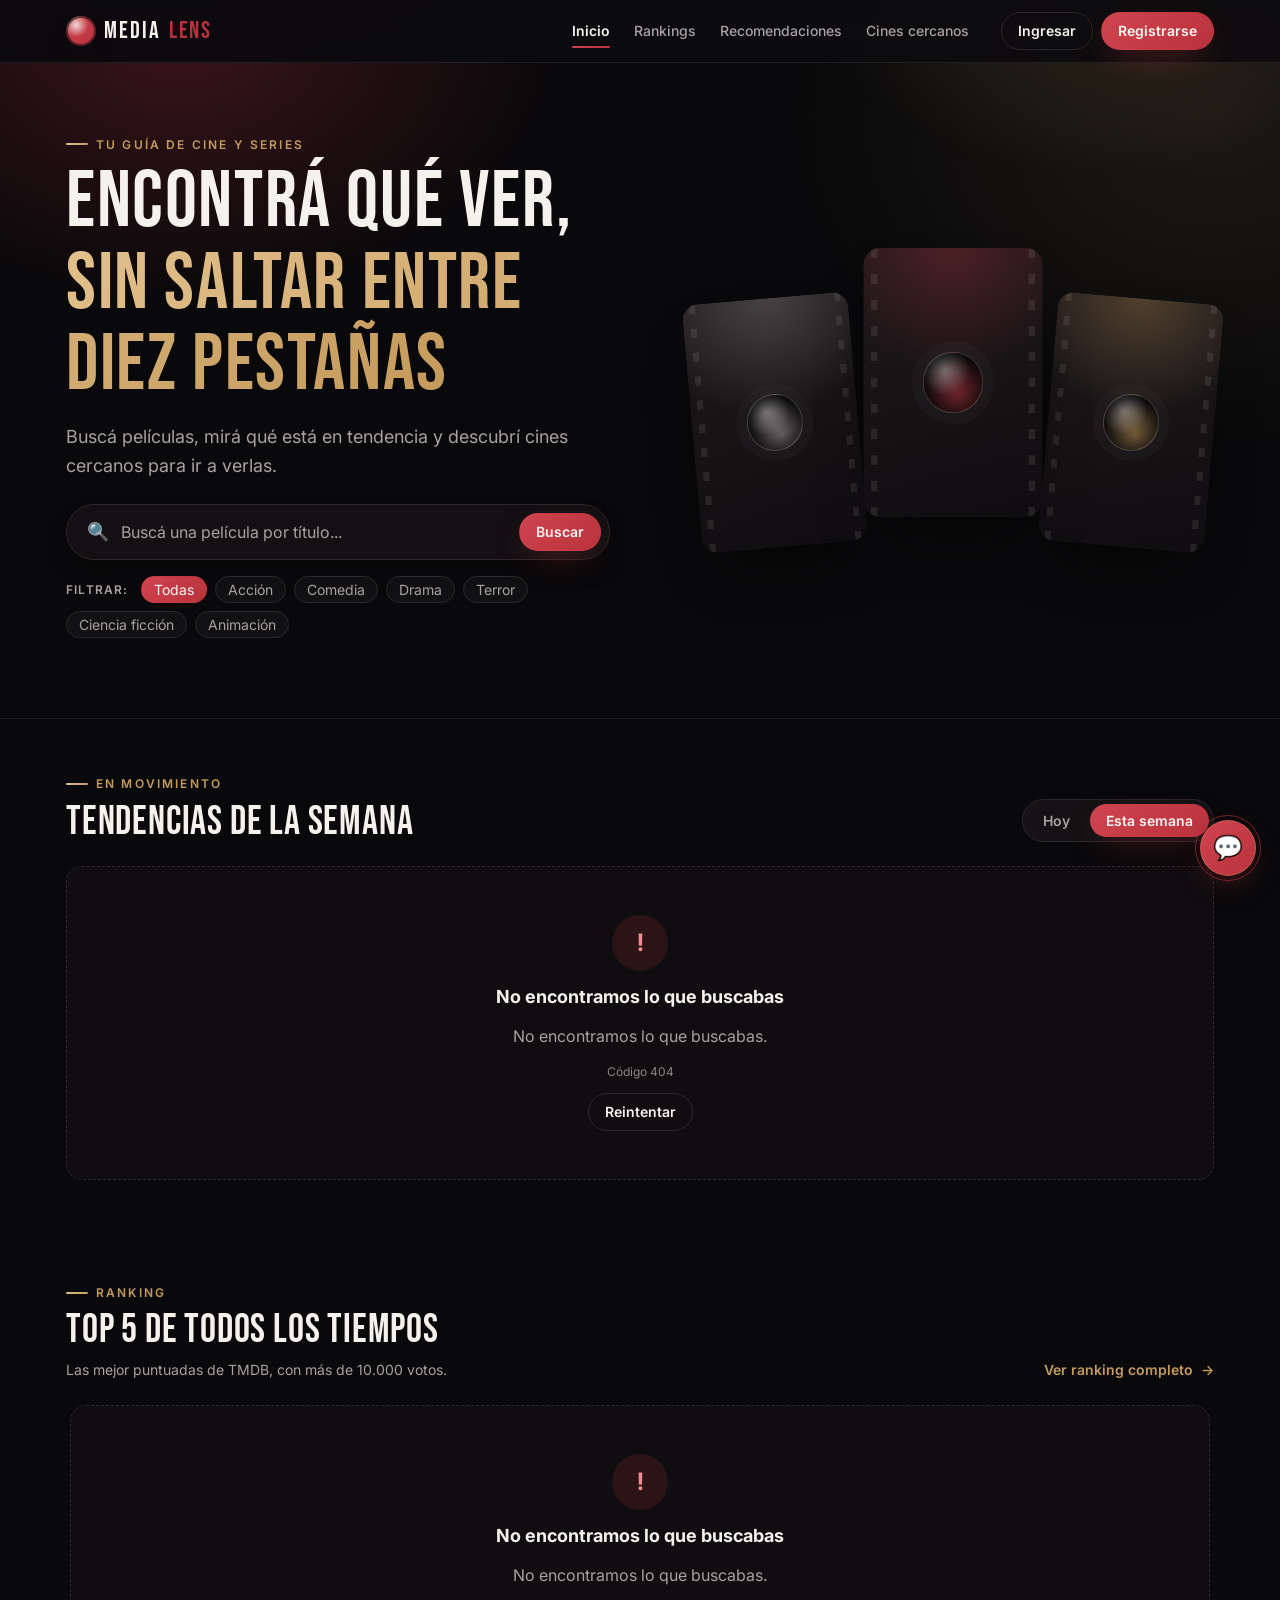
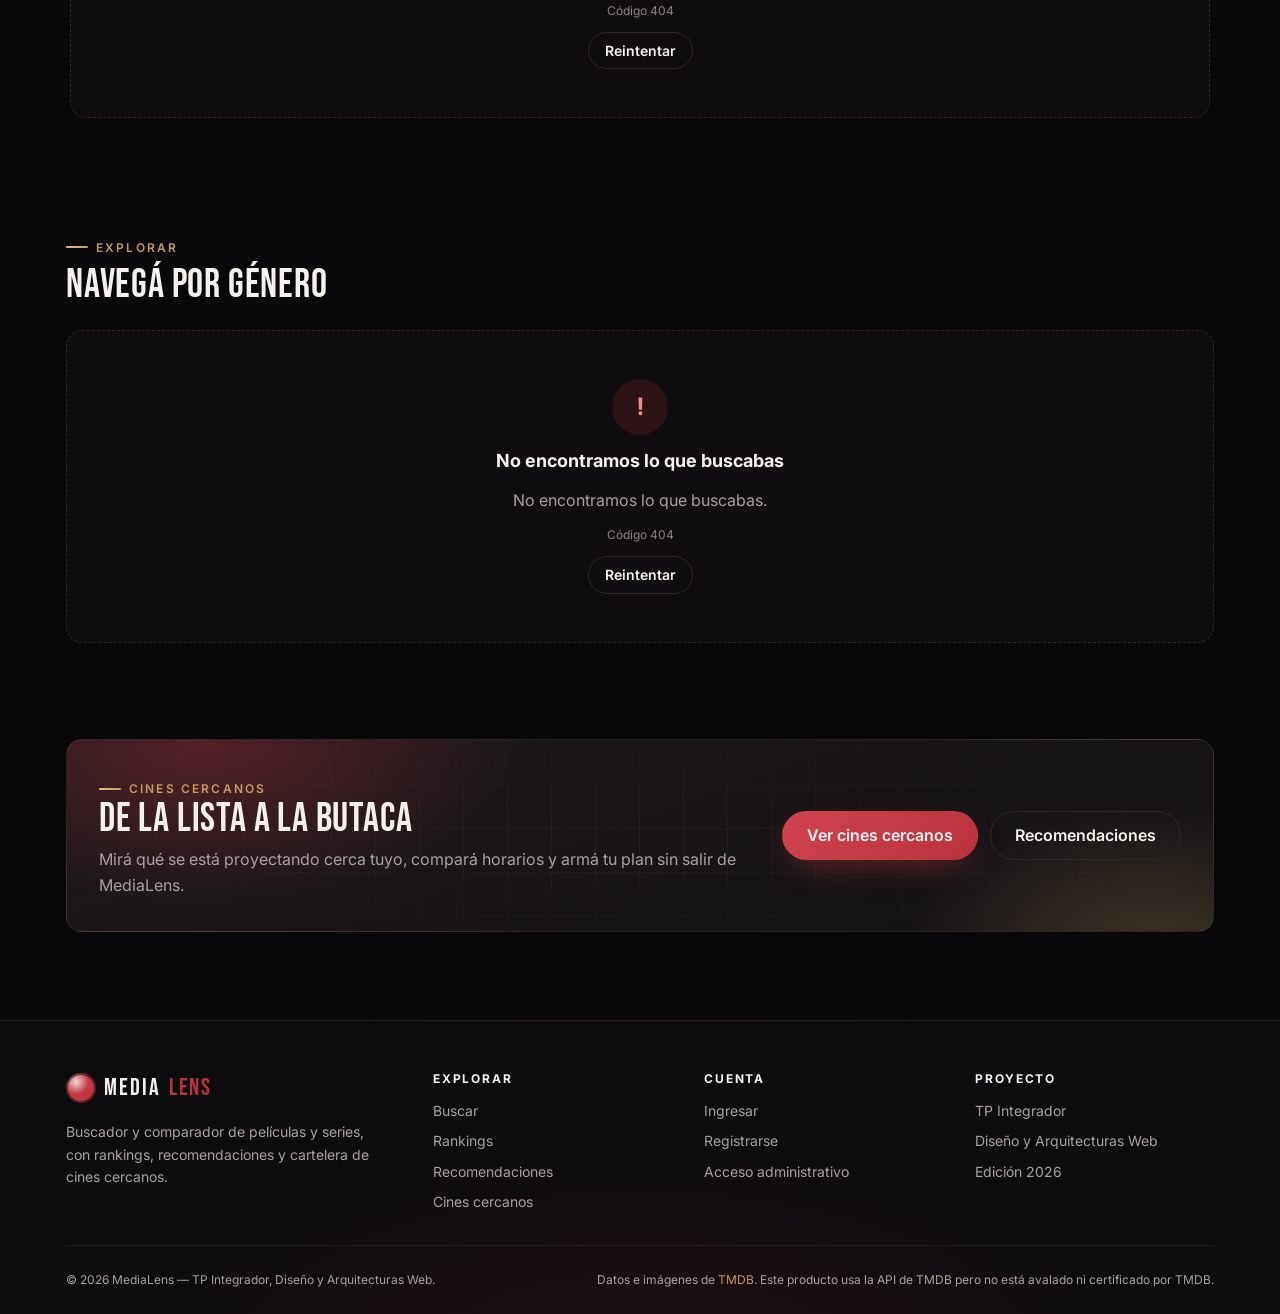
==== commit 22d0aa7f: "Elimino el buscar del navbar" ====
--- a/index.html
+++ b/index.html
@@ -27,7 +27,6 @@
       <nav class="navbar_menu" id="menu-principal" aria-label="Principal">
         <ul class="navbar_links">
           <li><a href="index.html">Inicio</a></li>
-          <li><a href="pages/buscar.html">Buscar</a></li>
           <li><a href="pages/rankings.html">Rankings</a></li>
           <li><a href="pages/recomendaciones.html">Recomendaciones</a></li>
           <li><a href="pages/cines.html">Cines cercanos</a></li>
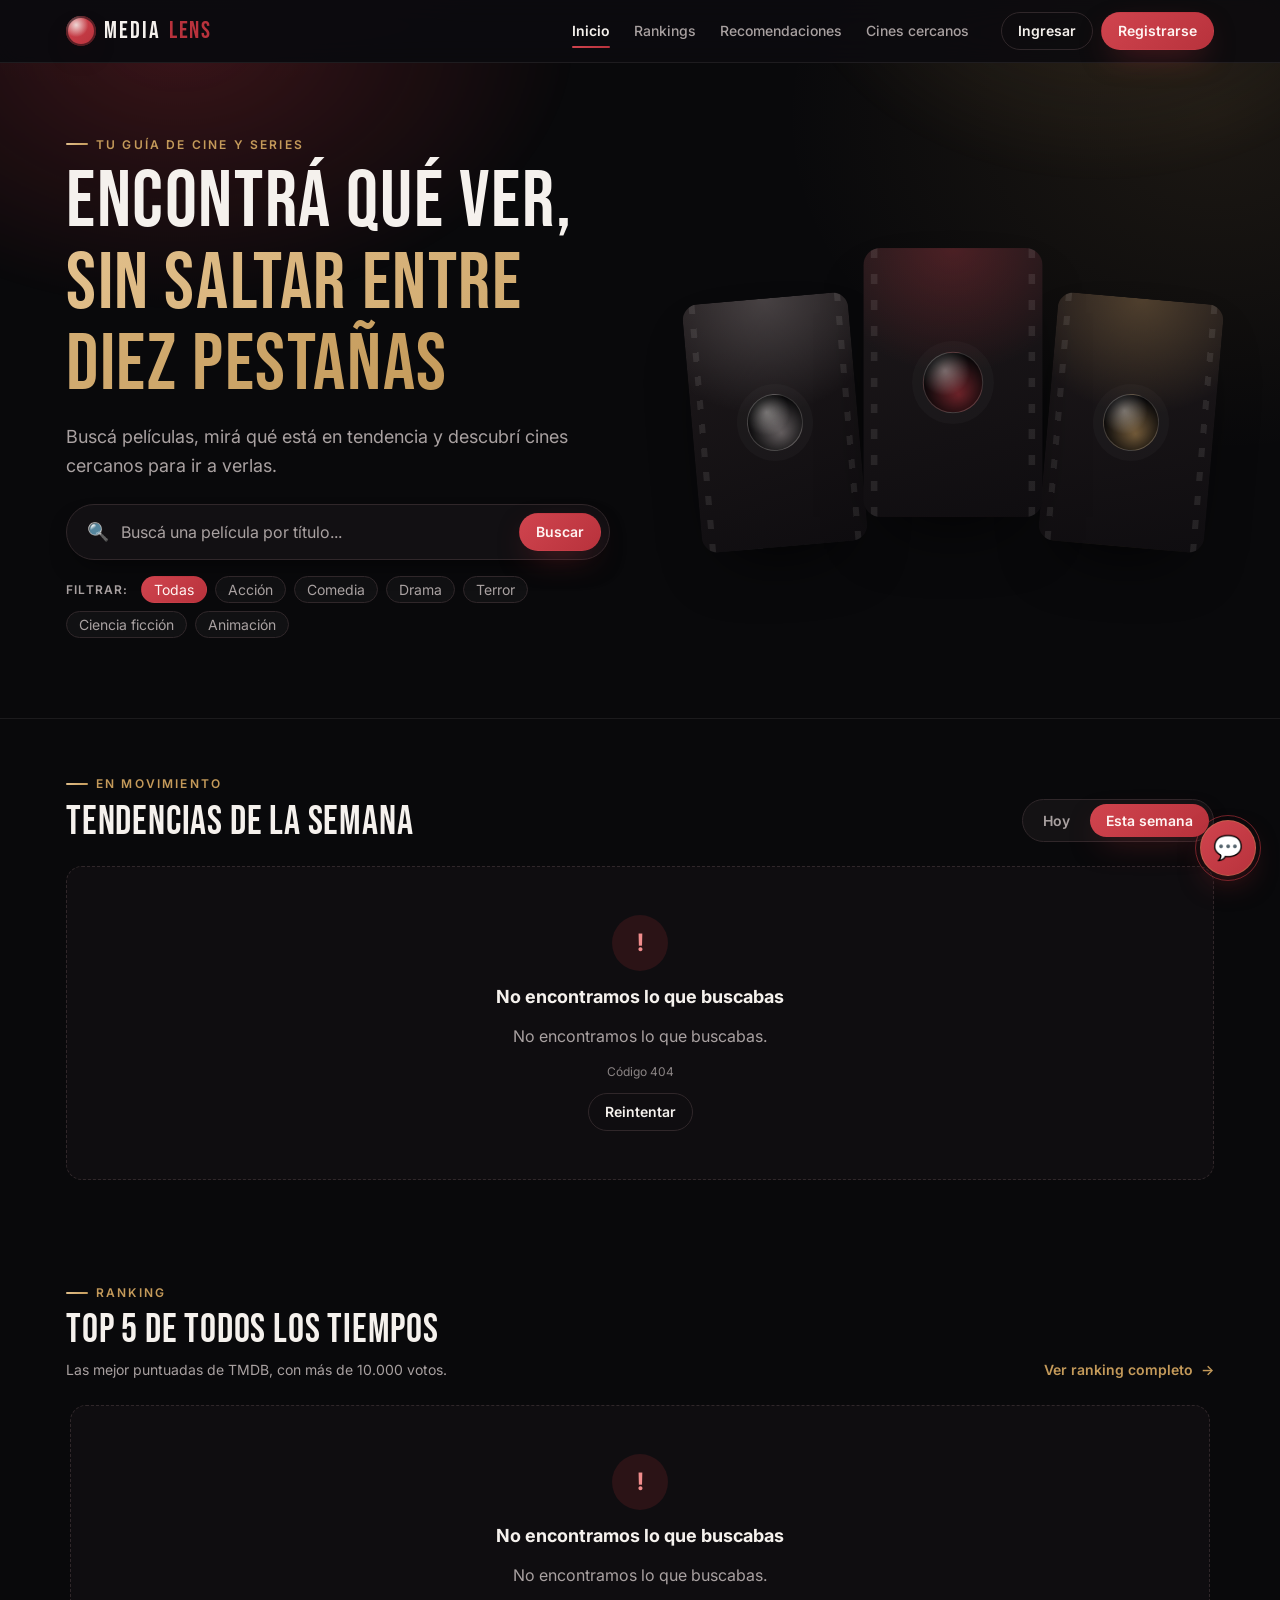
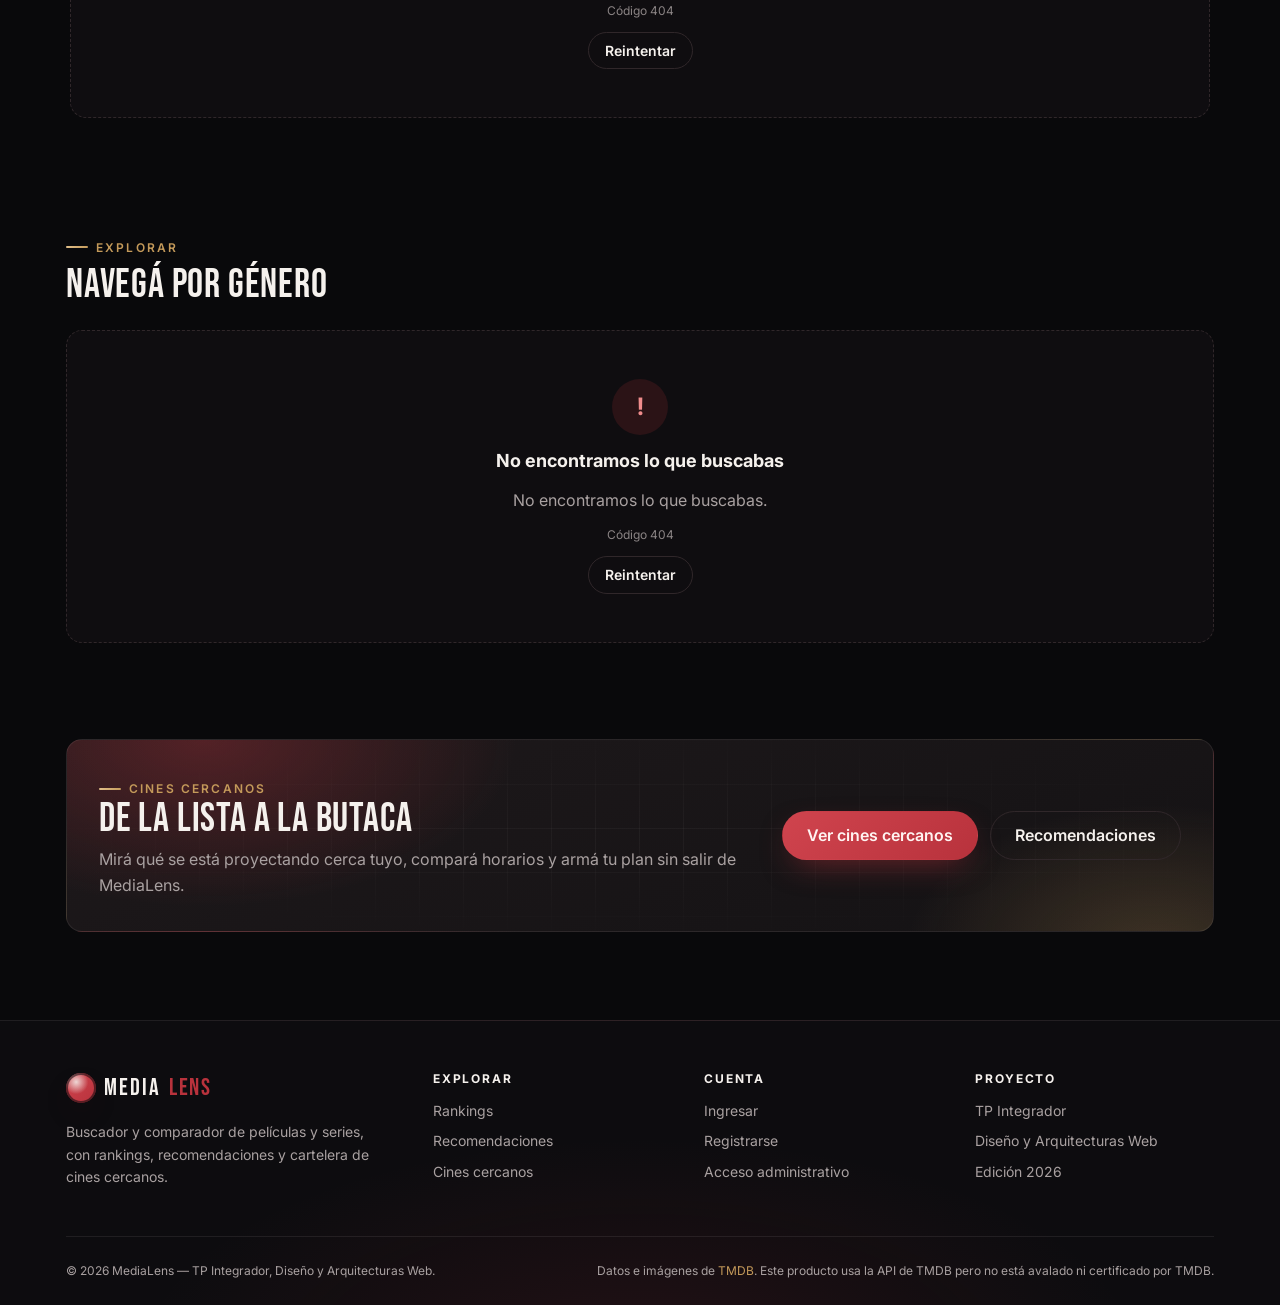
==== commit 0a3a2359: "Saco Buscar del menu y habilito comandos de migracion" ====
--- a/index.html
+++ b/index.html
@@ -190,7 +190,6 @@
         <div>
           <p class="footer_title">Explorar</p>
           <ul class="footer_list">
-            <li><a href="pages/buscar.html">Buscar</a></li>
             <li><a href="pages/rankings.html">Rankings</a></li>
             <li><a href="pages/recomendaciones.html">Recomendaciones</a></li>
             <li><a href="pages/cines.html">Cines cercanos</a></li>
--- a/assets/css/layout.css
+++ b/assets/css/layout.css
@@ -152,6 +152,13 @@
   display: flex;
   align-items: center;
   gap: var(--space-2);
+}
+
+.navbar_usuario {
+  color: var(--color-text-muted);
+  font-size: var(--fs-sm);
+  font-weight: 600;
+  white-space: nowrap;
 }
 
 /* Menú responsivo: con 5 links + 2 botones, en tablet ya no entra en una línea.
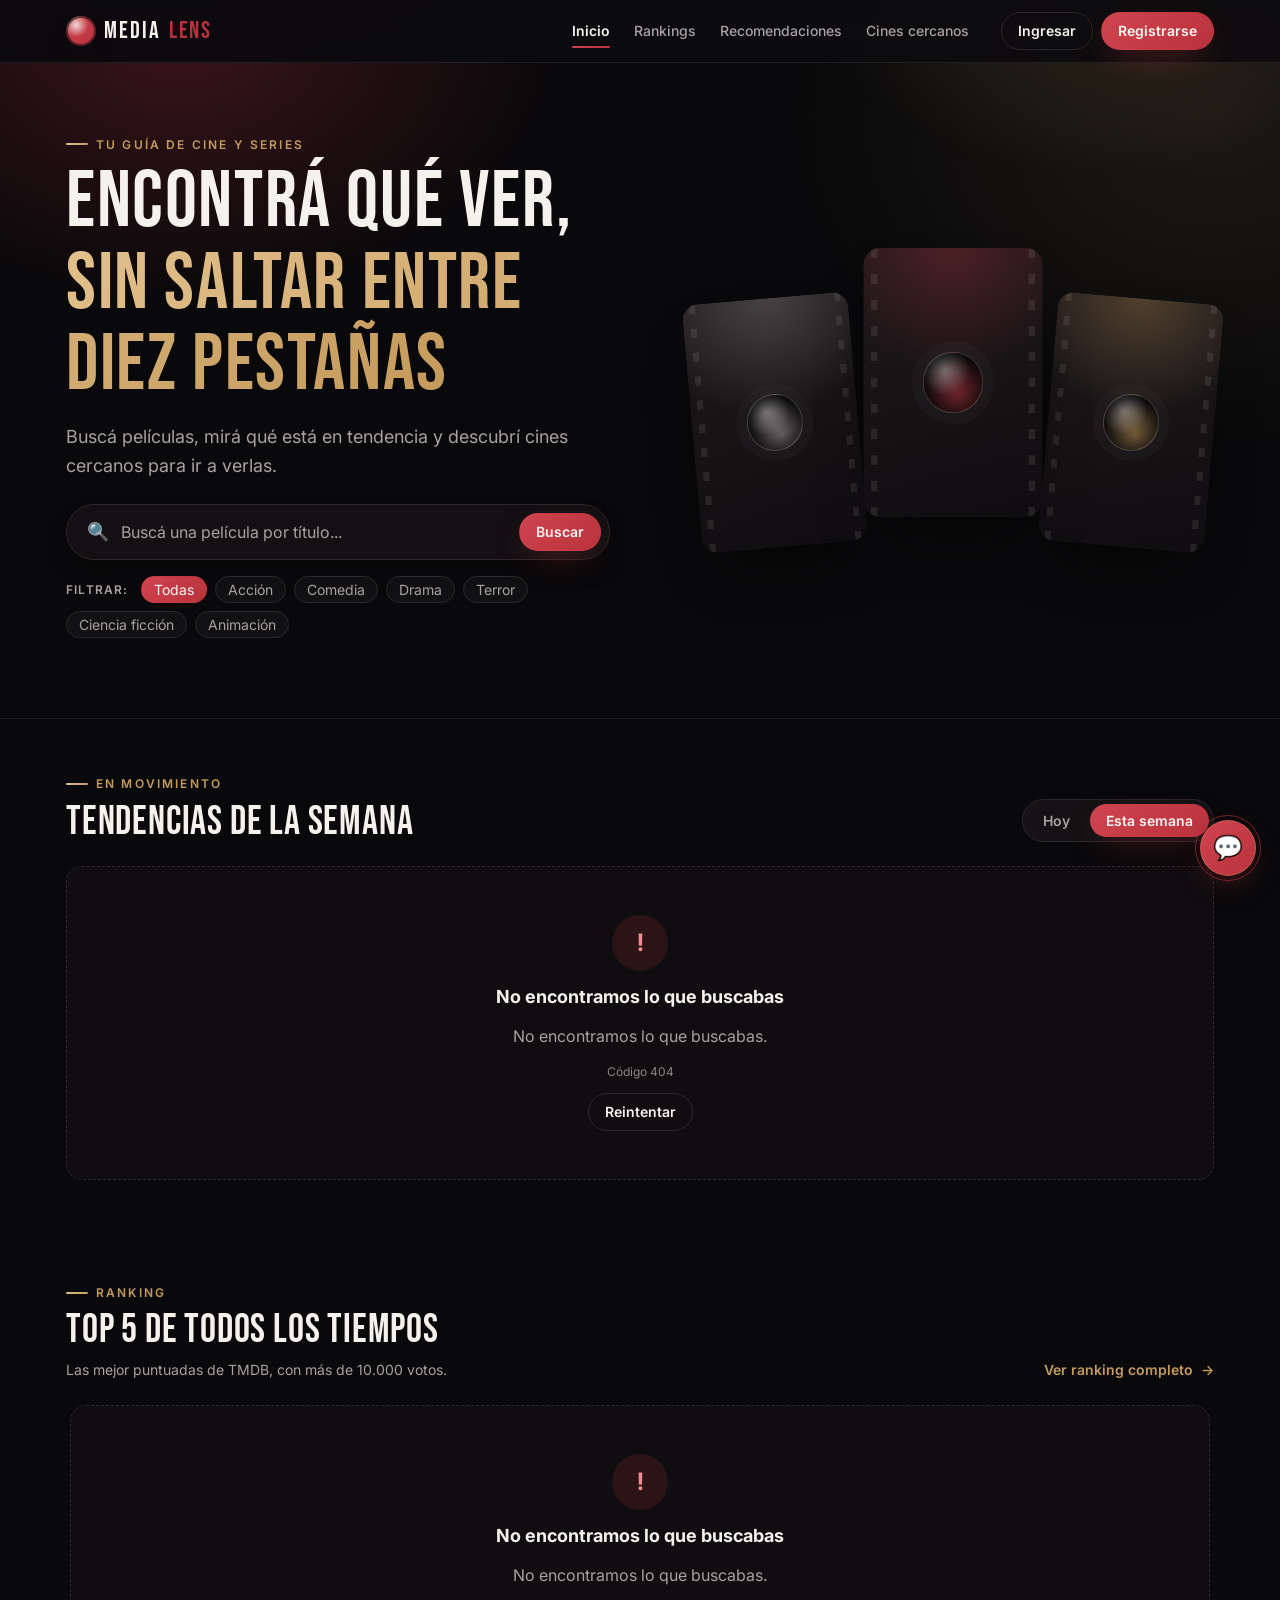
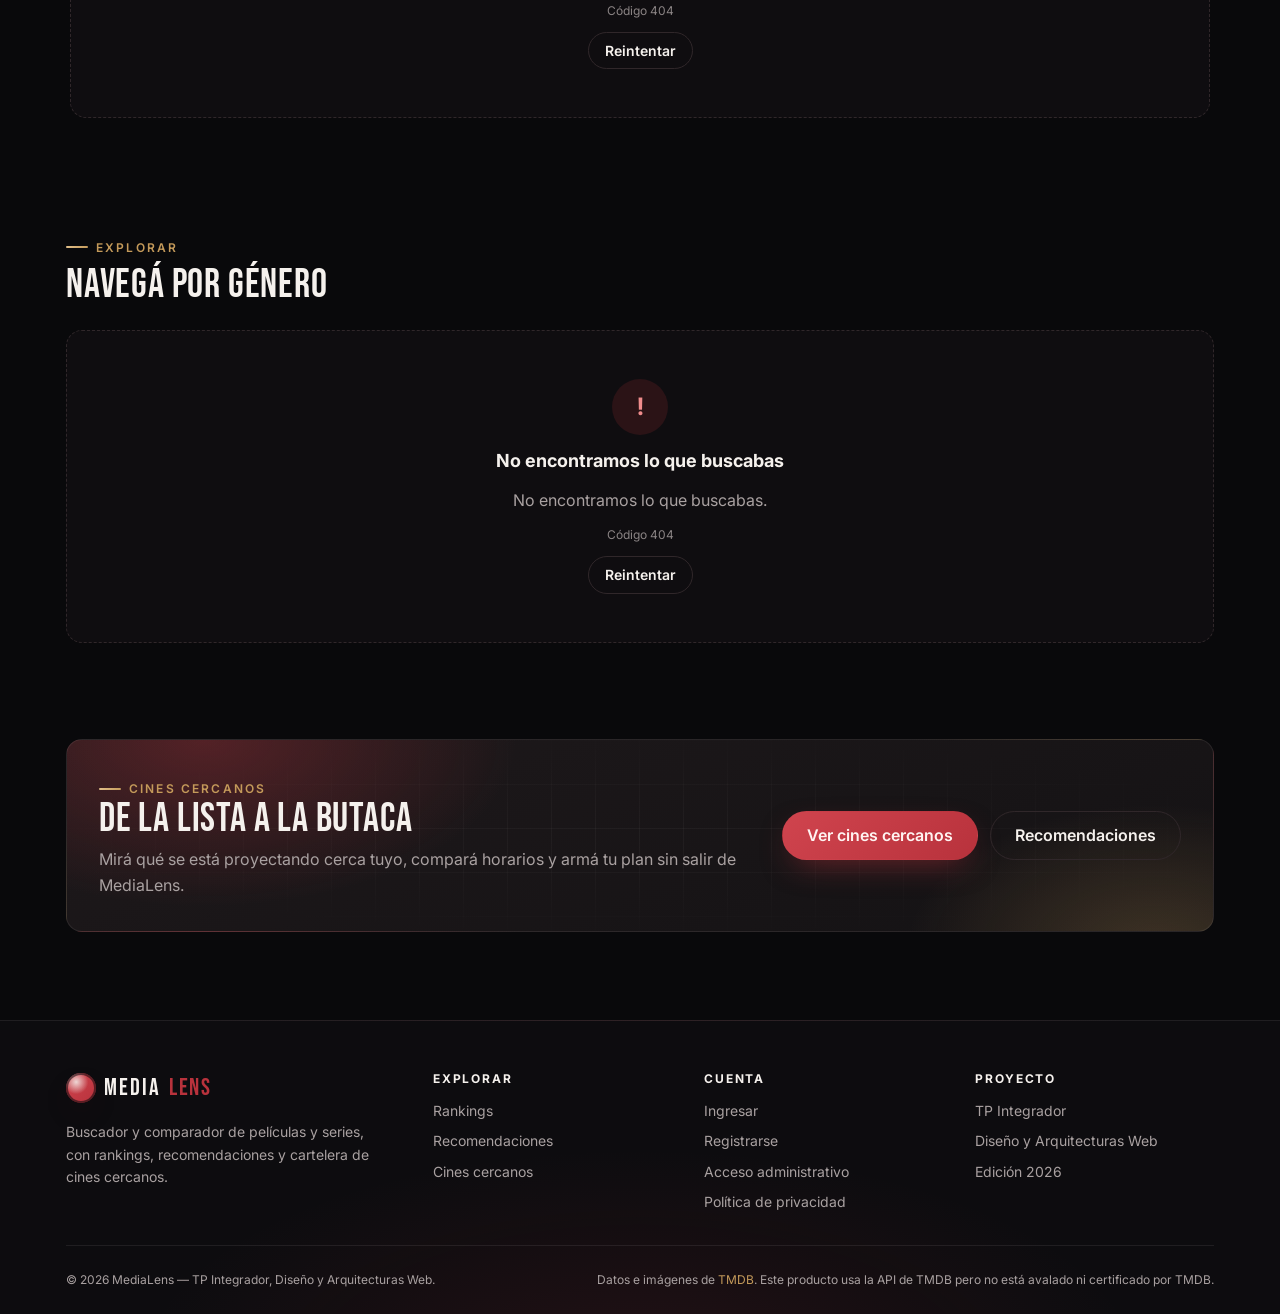
==== commit 0da07b57: "Agrego politica de privacidad segun Ley 25.326" ====
--- a/index.html
+++ b/index.html
@@ -202,6 +202,7 @@
             <li><a href="pages/login.html">Ingresar</a></li>
             <li><a href="pages/registro.html">Registrarse</a></li>
             <li><a href="admin/dashboard.html">Acceso administrativo</a></li>
+            <li><a href="pages/privacidad.html">Política de privacidad</a></li>
           </ul>
         </div>
 
--- a/assets/css/layout.css
+++ b/assets/css/layout.css
@@ -743,3 +743,192 @@
   color: transparent;
   -webkit-text-stroke: 2px rgba(var(--color-secondary-rgb), 0.8);
 }
+
+/* ============================================
+   Página de cines cercanos
+   ============================================ */
+.cines {
+  padding-bottom: var(--space-8);
+}
+
+.cines_cabecera {
+  padding-block: var(--space-12) var(--space-6);
+}
+
+.cines_titulo {
+  margin-bottom: var(--space-3);
+}
+
+.cines_intro {
+  max-width: 46rem;
+  margin-bottom: var(--space-6);
+  font-size: var(--fs-md);
+}
+
+.cines_controles {
+  display: flex;
+  flex-wrap: wrap;
+  align-items: center;
+  gap: var(--space-4);
+}
+
+.cines_form {
+  flex: 1 1 26rem;
+  max-width: 34rem;
+}
+
+.cines_form .search {
+  max-width: none;
+}
+
+.cines_separador {
+  color: var(--color-text-muted);
+  font-size: var(--fs-sm);
+  letter-spacing: 0.12em;
+  text-transform: uppercase;
+}
+
+.cines_radio {
+  display: flex;
+  flex-wrap: wrap;
+  align-items: center;
+  gap: var(--space-2);
+  margin-top: var(--space-6);
+}
+
+.cines_estado {
+  min-height: 1.6em;
+  margin: 0 0 var(--space-4);
+  color: var(--color-text-muted);
+  font-size: var(--fs-sm);
+}
+
+.cines_layout {
+  display: grid;
+  grid-template-columns: minmax(0, 1fr) minmax(0, 1.25fr);
+  align-items: start;
+  gap: var(--space-6);
+}
+
+.cines_lista {
+  display: grid;
+  gap: var(--space-3);
+  list-style: none;
+  margin: 0;
+  padding: 0;
+}
+
+.cines_mapa {
+  position: sticky;
+  top: 84px;
+  z-index: 0;
+  height: calc(100vh - 120px);
+  min-height: 420px;
+  max-height: 720px;
+  border: 1px solid var(--color-border-soft);
+  border-radius: var(--radius-lg);
+  background-color: var(--color-surface);
+  box-shadow: var(--shadow-md);
+  overflow: hidden;
+}
+
+.cines_mapa.is-sin-mapa {
+  position: static;
+  height: auto;
+  min-height: 0;
+}
+
+@media (max-width: 960px) {
+  .cines_layout {
+    grid-template-columns: 1fr;
+  }
+
+  .cines_mapa {
+    order: -1;
+    position: relative;
+    top: 0;
+    height: 340px;
+    min-height: 0;
+  }
+}
+
+@media (max-width: 560px) {
+  .cines_cabecera {
+    padding-block: var(--space-8) var(--space-4);
+  }
+
+  .cines_controles > .btn {
+    width: 100%;
+  }
+
+  .cines_separador {
+    width: 100%;
+    text-align: center;
+  }
+
+  .cines_mapa {
+    height: 280px;
+  }
+}
+
+/* ============================================
+   Página de política de privacidad
+   ============================================ */
+
+.legal {
+  padding-bottom: var(--space-16);
+}
+
+.legal_cabecera {
+  padding-block: var(--space-12) var(--space-8);
+}
+
+.legal_titulo {
+  margin-bottom: var(--space-3);
+}
+
+.legal_intro {
+  max-width: 46rem;
+  margin-bottom: var(--space-2);
+  font-size: var(--fs-md);
+}
+
+/* Índice fijo a la izquierda y texto a la derecha */
+.legal_layout {
+  display: grid;
+  grid-template-columns: 240px minmax(0, 1fr);
+  gap: var(--space-12);
+  align-items: start;
+}
+
+.legal_indice {
+  position: sticky;
+  top: 96px;
+}
+
+.legal_texto {
+  max-width: 48rem;
+}
+
+.legal_texto section {
+  /* Deja lugar para el header fijo al saltar desde el índice */
+  scroll-margin-top: 96px;
+  padding-bottom: var(--space-8);
+}
+
+@media (max-width: 960px) {
+  .legal_layout {
+    grid-template-columns: minmax(0, 1fr);
+    gap: var(--space-8);
+  }
+
+  .legal_indice {
+    position: static;
+  }
+}
+
+@media (max-width: 560px) {
+  .legal_cabecera {
+    padding-block: var(--space-8) var(--space-6);
+  }
+}
--- a/assets/css/components.css
+++ b/assets/css/components.css
@@ -1639,3 +1639,435 @@
   background-color: rgba(36, 26, 14, 0.15);
   font-weight: 700;
 }
+
+/* ============================================
+   Cines cercanos: tarjetas, marcadores y mapa
+   ============================================ */
+.cine {
+  display: flex;
+  gap: var(--space-4);
+  padding: var(--space-4);
+  border: 1px solid var(--color-border-soft);
+  border-radius: var(--radius-lg);
+  background-color: var(--color-surface);
+  transition: border-color var(--transition), box-shadow var(--transition);
+}
+
+.cine:hover {
+  border-color: rgba(var(--color-primary-rgb), 0.4);
+}
+
+/* Cine seleccionado desde el mapa o con "Ver en el mapa" */
+.cine.is-activo {
+  border-color: var(--color-primary);
+  box-shadow: 0 0 0 1px rgba(var(--color-primary-rgb), 0.35), var(--shadow-md);
+}
+
+/* El número coincide con el del marcador en el mapa */
+.cine_numero {
+  flex: none;
+  display: grid;
+  place-items: center;
+  width: 34px;
+  height: 34px;
+  border-radius: 50%;
+  background: var(--gradient-primary);
+  color: #FFF4F2;
+  font-size: var(--fs-sm);
+  font-weight: 700;
+}
+
+.cine_cuerpo {
+  display: flex;
+  flex: 1;
+  flex-direction: column;
+  gap: var(--space-2);
+  min-width: 0;
+}
+
+.cine_nombre {
+  margin: 0;
+  /* Es un h2, pero se usa la tipografía de texto: los nombres largos se leen mejor */
+  font-family: var(--font-base);
+  font-size: var(--fs-md);
+  font-weight: 700;
+  letter-spacing: normal;
+  line-height: 1.3;
+  text-transform: none;
+}
+
+.cine_meta {
+  display: flex;
+  flex-wrap: wrap;
+  gap: var(--space-1) var(--space-3);
+  margin: 0;
+  color: var(--color-text-muted);
+  font-size: var(--fs-sm);
+}
+
+.cine_distancia {
+  color: var(--color-secondary);
+  font-weight: 700;
+}
+
+.cine_telefono {
+  margin: 0;
+  font-size: var(--fs-sm);
+}
+
+.cine_telefono a {
+  color: var(--color-text-muted);
+}
+
+.cine_telefono a:hover {
+  color: var(--color-text);
+}
+
+.cine_acciones {
+  display: flex;
+  flex-wrap: wrap;
+  align-items: center;
+  gap: var(--space-2);
+  margin-top: var(--space-1);
+}
+
+.cine_sin-web {
+  color: var(--color-text-muted);
+  font-size: var(--fs-xs);
+  font-style: italic;
+}
+
+.cine--skeleton {
+  pointer-events: none;
+}
+
+.cines_lista-estado .estado {
+  padding-block: var(--space-8);
+}
+
+/* Marcadores del mapa (Leaflet divIcon) */
+.marcador-cine {
+  display: grid;
+  place-items: center;
+  border: 2px solid #FFF4F2;
+  border-radius: 50%;
+  background: var(--gradient-primary);
+  color: #FFF4F2;
+  font: 700 13px/1 var(--font-base);
+  box-shadow: 0 4px 12px rgba(0, 0, 0, 0.6);
+}
+
+.marcador-origen {
+  border: 3px solid #FFF4F2;
+  border-radius: 50%;
+  background-color: var(--color-secondary);
+  box-shadow: 0 0 0 6px rgba(var(--color-secondary-rgb), 0.3);
+}
+
+/* Leaflet con los colores del sitio */
+.cines_mapa.leaflet-container {
+  background-color: #0e0e10;
+  font-family: var(--font-base);
+}
+
+.cines_mapa .leaflet-tile-pane {
+  filter: invert(1) hue-rotate(180deg) brightness(0.9) contrast(0.85) saturate(0.6);
+}
+
+.cines_mapa .leaflet-popup-content-wrapper,
+.cines_mapa .leaflet-popup-tip {
+  background-color: var(--color-surface-alt);
+  color: var(--color-text);
+  box-shadow: var(--shadow-md);
+}
+
+.cines_mapa .leaflet-popup-content-wrapper {
+  border: 1px solid var(--color-border);
+  border-radius: var(--radius);
+}
+
+.cines_mapa .leaflet-popup-close-button {
+  color: var(--color-text-muted);
+}
+
+.cines_mapa .leaflet-popup-close-button:hover {
+  color: var(--color-text);
+}
+
+.popup-cine {
+  display: flex;
+  flex-direction: column;
+  gap: 4px;
+  font-size: var(--fs-sm);
+  line-height: 1.4;
+}
+
+.popup-cine strong {
+  font-size: 0.95rem;
+}
+
+.popup-cine span {
+  color: var(--color-text-muted);
+}
+
+.cines_mapa .popup-cine a {
+  color: var(--color-secondary);
+  font-weight: 600;
+}
+
+.cines_mapa .leaflet-bar a {
+  border-bottom-color: var(--color-border);
+  background-color: var(--color-surface-alt);
+  color: var(--color-text);
+}
+
+.cines_mapa .leaflet-bar a:hover {
+  background-color: var(--color-surface);
+}
+
+.cines_mapa .leaflet-control-attribution {
+  background-color: rgba(9, 9, 11, 0.75);
+  color: var(--color-text-muted);
+}
+
+.cines_mapa .leaflet-control-attribution a {
+  color: var(--color-secondary);
+}
+
+/* ============================================
+   Política de privacidad
+   ============================================ */
+
+.legal_fecha {
+  margin: 0;
+  color: var(--color-text-muted);
+  font-size: var(--fs-sm);
+}
+
+/* Resumen en cuatro tarjetas */
+.legal_resumen {
+  display: grid;
+  grid-template-columns: repeat(4, minmax(0, 1fr));
+  gap: var(--space-4);
+  margin: var(--space-8) 0 0;
+  padding: 0;
+  list-style: none;
+}
+
+.legal_dato {
+  display: flex;
+  flex-direction: column;
+  gap: var(--space-1);
+  padding: var(--space-6);
+  border: 1px solid var(--color-border);
+  border-radius: var(--radius-lg);
+  background: var(--gradient-surface);
+  color: var(--color-text-muted);
+  font-size: var(--fs-sm);
+  line-height: 1.55;
+}
+
+.legal_dato strong {
+  color: var(--color-text);
+  font-size: var(--fs-base);
+}
+
+.legal_dato-icono {
+  display: grid;
+  place-items: center;
+  width: 36px;
+  height: 36px;
+  margin-bottom: var(--space-2);
+  border-radius: 50%;
+  background: rgba(var(--color-secondary-rgb), 0.14);
+  color: var(--color-secondary);
+}
+
+/* Índice */
+.legal_indice-titulo {
+  margin-bottom: var(--space-3);
+  color: var(--color-text-muted);
+  font-size: var(--fs-xs);
+  font-weight: 600;
+  letter-spacing: 0.18em;
+  text-transform: uppercase;
+}
+
+.legal_indice ol {
+  margin: 0;
+  padding: 0;
+  list-style: none;
+  border-left: 1px solid var(--color-border);
+}
+
+.legal_indice a {
+  display: block;
+  margin-left: -1px;
+  padding: var(--space-2) var(--space-4);
+  border-left: 2px solid transparent;
+  color: var(--color-text-muted);
+  font-size: var(--fs-sm);
+}
+
+.legal_indice a:hover,
+.legal_indice a:focus-visible {
+  color: var(--color-text);
+}
+
+.legal_indice a.is-activo {
+  border-left-color: var(--color-primary);
+  color: var(--color-text);
+  font-weight: 600;
+}
+
+/* Texto */
+.legal_texto h2 {
+  display: flex;
+  align-items: center;
+  gap: var(--space-3);
+  font-size: var(--fs-lg);
+}
+
+.legal_num {
+  display: grid;
+  place-items: center;
+  flex: none;
+  width: 34px;
+  height: 34px;
+  border-radius: var(--radius);
+  background: rgba(var(--color-primary-rgb), 0.16);
+  color: var(--color-primary-hover);
+  font-size: var(--fs-md);
+}
+
+.legal_texto p,
+.legal_texto li {
+  color: var(--color-text-muted);
+  line-height: 1.7;
+}
+
+.legal_texto strong {
+  color: var(--color-text);
+}
+
+.legal_texto li + li {
+  margin-top: var(--space-2);
+}
+
+.legal_tabla {
+  margin-bottom: var(--space-4);
+  overflow-x: auto;
+  border: 1px solid var(--color-border);
+  border-radius: var(--radius);
+}
+
+.legal_tabla table {
+  width: 100%;
+  border-collapse: collapse;
+  font-size: var(--fs-sm);
+}
+
+.legal_tabla th,
+.legal_tabla td {
+  padding: var(--space-3) var(--space-4);
+  border-bottom: 1px solid var(--color-border);
+  text-align: left;
+  vertical-align: top;
+}
+
+.legal_tabla th {
+  background: var(--color-surface-alt);
+  color: var(--color-text);
+  font-weight: 600;
+}
+
+.legal_tabla td {
+  color: var(--color-text-muted);
+}
+
+.legal_tabla tr:last-child td {
+  border-bottom: 0;
+}
+
+.legal_tabla code {
+  color: var(--color-secondary);
+  font-size: var(--fs-xs);
+  word-break: break-all;
+}
+
+.legal_derechos {
+  display: grid;
+  grid-template-columns: repeat(2, minmax(0, 1fr));
+  gap: var(--space-3);
+  margin: 0 0 var(--space-4);
+}
+
+.legal_derechos div {
+  padding: var(--space-4);
+  border: 1px solid var(--color-border);
+  border-radius: var(--radius);
+  background: var(--color-surface);
+}
+
+.legal_derechos dt {
+  margin-bottom: var(--space-1);
+  color: var(--color-text);
+  font-weight: 600;
+}
+
+.legal_derechos dd {
+  margin: 0;
+  color: var(--color-text-muted);
+  font-size: var(--fs-sm);
+  line-height: 1.6;
+}
+
+/* Leyendas obligatorias de la Ley 25.326 */
+.legal_texto .legal_leyenda {
+  padding: var(--space-4) var(--space-6);
+  border-left: 3px solid var(--color-secondary);
+  border-radius: 0 var(--radius) var(--radius) 0;
+  background: rgba(var(--color-secondary-rgb), 0.08);
+  color: var(--color-text);
+  font-size: var(--fs-sm);
+}
+
+@media (max-width: 960px) {
+  .legal_resumen {
+    grid-template-columns: repeat(2, minmax(0, 1fr));
+  }
+}
+
+@media (max-width: 560px) {
+  .legal_resumen,
+  .legal_derechos {
+    grid-template-columns: minmax(0, 1fr);
+  }
+
+  .legal_dato {
+    padding: var(--space-4);
+  }
+}
+
+/* Aviso breve de privacidad en el registro */
+.aviso-privacidad {
+  margin: 0;
+  padding: var(--space-3) var(--space-4);
+  border: 1px solid var(--color-border);
+  border-radius: var(--radius);
+  background: var(--color-surface);
+  color: var(--color-text-muted);
+  font-size: var(--fs-xs);
+  line-height: 1.6;
+}
+
+.aviso-privacidad strong {
+  color: var(--color-text);
+}
+
+/* Aviso de privacidad bajo el buscador de cines */
+.cines_privacidad {
+  margin: var(--space-4) 0 0;
+  color: var(--color-text-muted);
+  font-size: var(--fs-xs);
+}
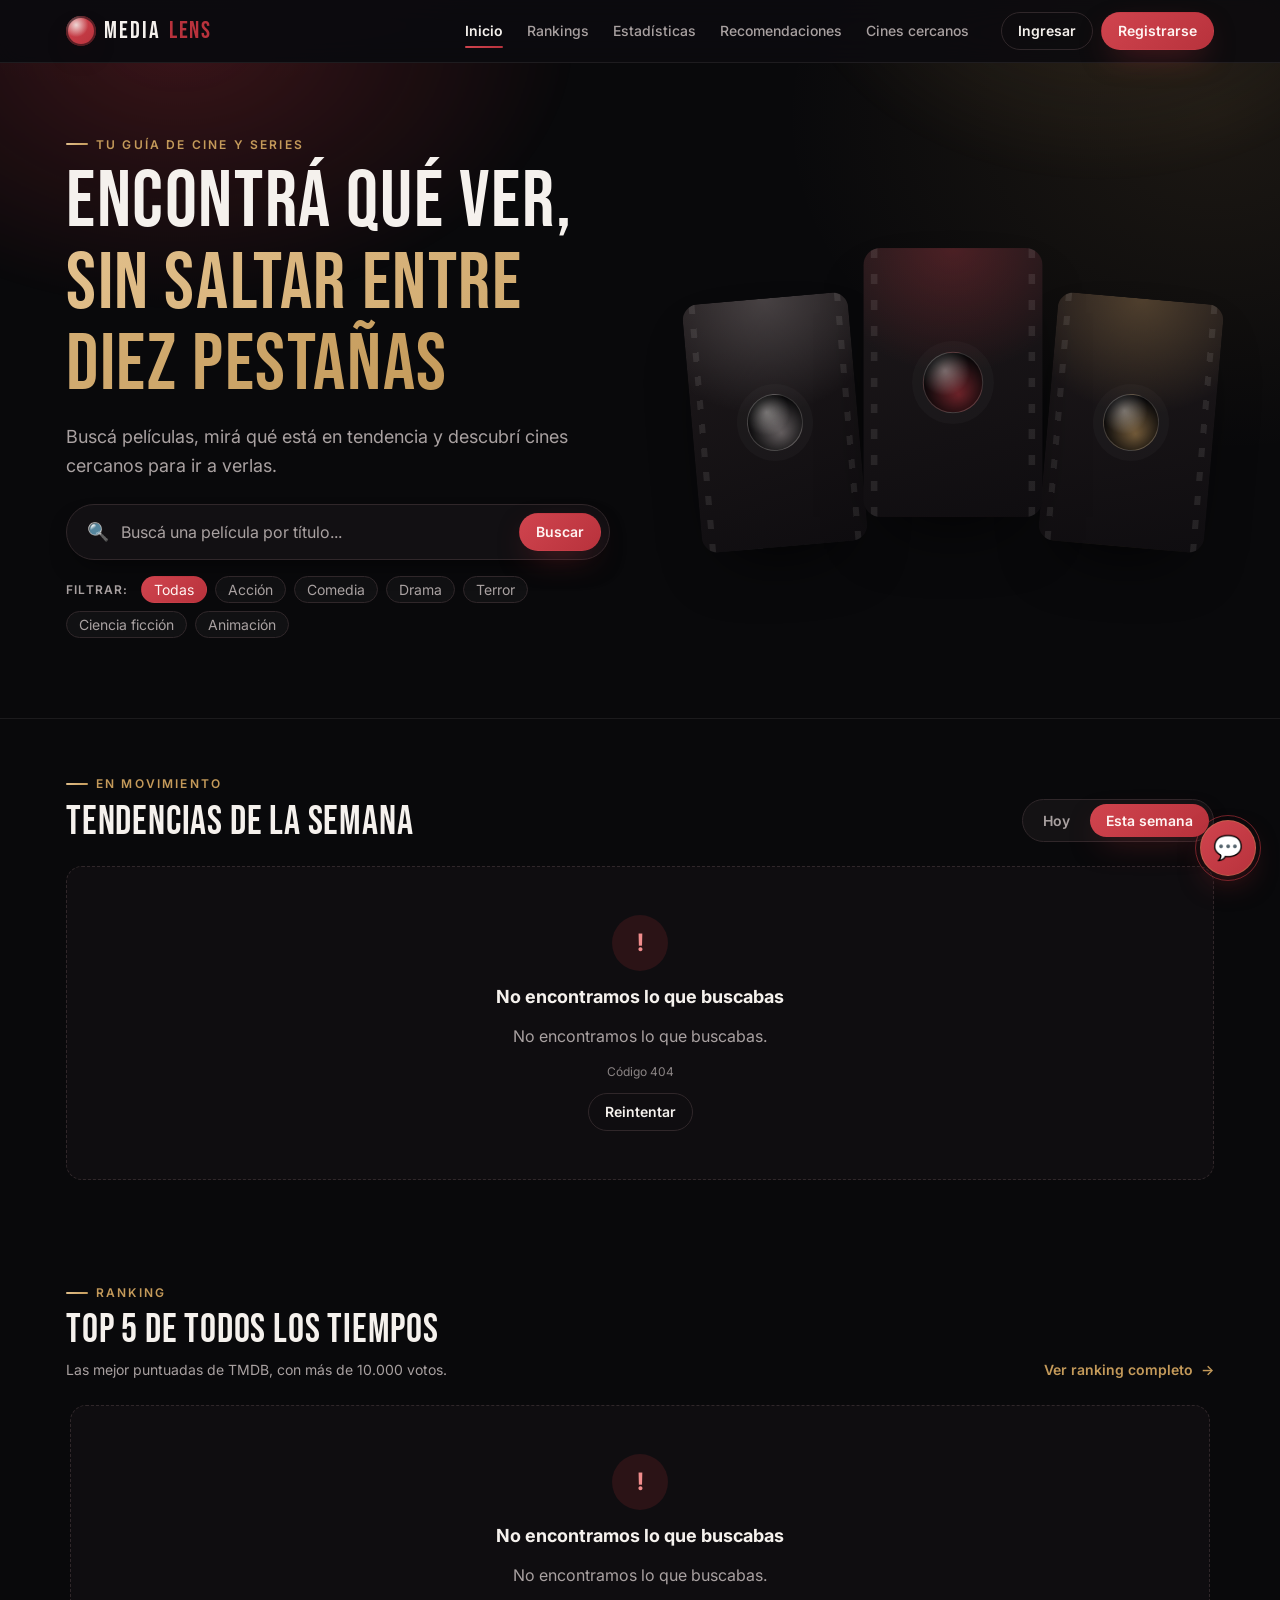
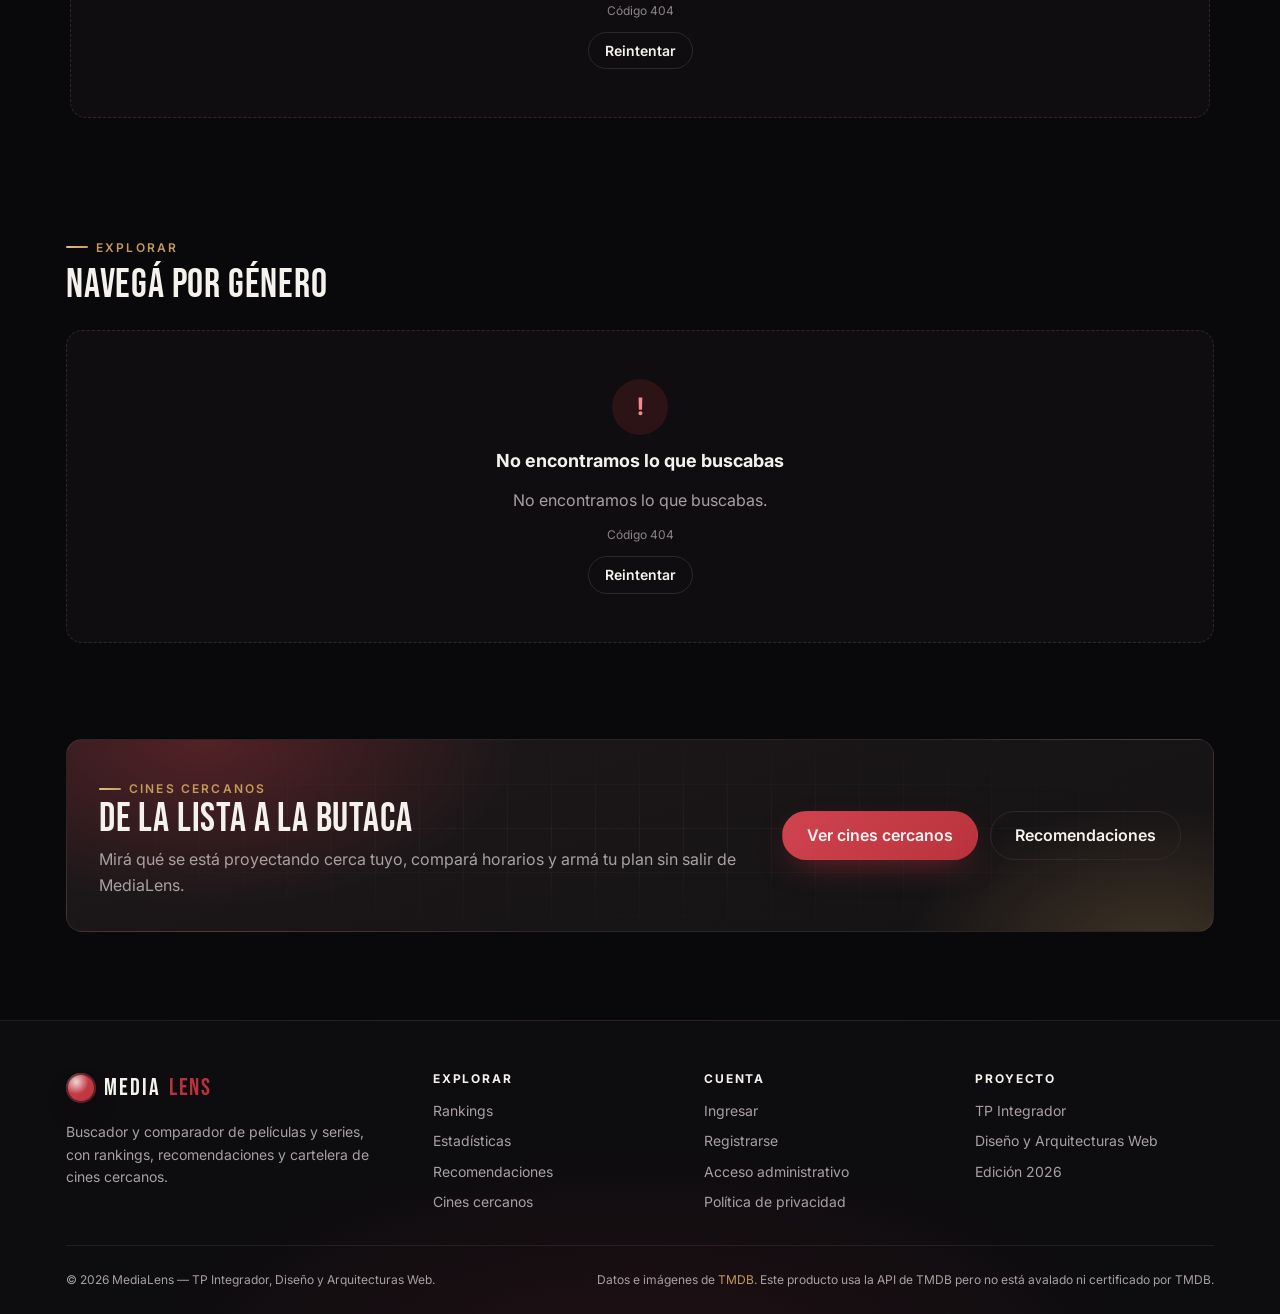
==== commit 29f60754: "Agrego página de Estadísticas por género y por década" ====
--- a/index.html
+++ b/index.html
@@ -28,6 +28,7 @@
         <ul class="navbar_links">
           <li><a href="index.html">Inicio</a></li>
           <li><a href="pages/rankings.html">Rankings</a></li>
+          <li><a href="pages/estadisticas.html">Estadísticas</a></li>
           <li><a href="pages/recomendaciones.html">Recomendaciones</a></li>
           <li><a href="pages/cines.html">Cines cercanos</a></li>
         </ul>
@@ -191,6 +192,7 @@
           <p class="footer_title">Explorar</p>
           <ul class="footer_list">
             <li><a href="pages/rankings.html">Rankings</a></li>
+            <li><a href="pages/estadisticas.html">Estadísticas</a></li>
             <li><a href="pages/recomendaciones.html">Recomendaciones</a></li>
             <li><a href="pages/cines.html">Cines cercanos</a></li>
           </ul>
--- a/assets/css/layout.css
+++ b/assets/css/layout.css
@@ -932,3 +932,107 @@
     padding-block: var(--space-8) var(--space-6);
   }
 }
+
+/* ============================================
+   Página Mis favoritas
+   ============================================ */
+
+.favoritas {
+  padding-bottom: var(--space-16);
+}
+
+.favoritas_cabecera {
+  padding-block: var(--space-12) var(--space-6);
+}
+
+.favoritas_titulo {
+  margin-bottom: var(--space-3);
+}
+
+.favoritas_intro {
+  max-width: 46rem;
+  margin: 0;
+  font-size: var(--fs-md);
+}
+
+.favoritas_lista .section_status {
+  margin: 0 0 var(--space-4);
+}
+
+@media (max-width: 560px) {
+  .favoritas_cabecera {
+    padding-block: var(--space-8) var(--space-4);
+  }
+}
+
+/* ============================================
+   Páginas Rankings y Recomendaciones
+   ============================================ */
+
+.ranking,
+.recs {
+  padding-bottom: var(--space-16);
+}
+
+.ranking_cabecera,
+.recs_cabecera {
+  padding-block: var(--space-12) var(--space-6);
+}
+
+.ranking_titulo,
+.recs_titulo {
+  margin-bottom: var(--space-3);
+}
+
+.ranking_intro,
+.recs_intro {
+  max-width: 46rem;
+  margin: 0;
+  font-size: var(--fs-md);
+}
+
+@media (max-width: 560px) {
+  .ranking_cabecera,
+  .recs_cabecera {
+    padding-block: var(--space-8) var(--space-4);
+  }
+}
+
+/* ============================================
+   Página Estadísticas
+   ============================================ */
+
+.stats {
+  padding-bottom: var(--space-16);
+}
+
+.stats_cabecera {
+  padding-block: var(--space-12) var(--space-6);
+}
+
+.stats_titulo {
+  margin-bottom: var(--space-3);
+}
+
+.stats_intro {
+  max-width: 46rem;
+  margin: 0;
+  font-size: var(--fs-md);
+}
+
+.stats_bloque--mias {
+  margin-top: var(--space-16);
+  padding-top: var(--space-12);
+  border-top: 1px solid var(--color-border-soft);
+}
+
+@media (max-width: 560px) {
+  .stats_cabecera {
+    padding-block: var(--space-8) var(--space-4);
+  }
+
+  .stats_bloque--mias {
+    margin-top: var(--space-12);
+    padding-top: var(--space-8);
+  }
+}
--- a/assets/css/components.css
+++ b/assets/css/components.css
@@ -2071,3 +2071,690 @@
   color: var(--color-text-muted);
   font-size: var(--fs-xs);
 }
+
+/* ============================================
+   Botón de favorita (corazón)
+   ============================================ */
+
+.fav {
+  /* Íconos de corazón (Feather Icons, licencia MIT) usados como máscara:
+     toman el color del texto, así se pueden pintar con CSS. */
+  --icono-corazon: url("data:image/svg+xml,%3Csvg xmlns='http://www.w3.org/2000/svg' viewBox='0 0 24 24' fill='none' stroke='black' stroke-width='2.2' stroke-linejoin='round'%3E%3Cpath d='M20.84 4.61a5.5 5.5 0 0 0-7.78 0L12 5.67l-1.06-1.06a5.5 5.5 0 0 0-7.78 7.78l1.06 1.06L12 21.23l7.78-7.78 1.06-1.06a5.5 5.5 0 0 0 0-7.78z'/%3E%3C/svg%3E");
+  --icono-corazon-lleno: url("data:image/svg+xml,%3Csvg xmlns='http://www.w3.org/2000/svg' viewBox='0 0 24 24' fill='black' stroke='black' stroke-width='2.2' stroke-linejoin='round'%3E%3Cpath d='M20.84 4.61a5.5 5.5 0 0 0-7.78 0L12 5.67l-1.06-1.06a5.5 5.5 0 0 0-7.78 7.78l1.06 1.06L12 21.23l7.78-7.78 1.06-1.06a5.5 5.5 0 0 0 0-7.78z'/%3E%3C/svg%3E");
+  cursor: pointer;
+}
+
+.fav_icono {
+  flex: none;
+  width: 18px;
+  height: 18px;
+  background-color: currentColor;
+  -webkit-mask: var(--icono-corazon) center / contain no-repeat;
+  mask: var(--icono-corazon) center / contain no-repeat;
+}
+
+.fav[aria-pressed="true"] .fav_icono {
+  -webkit-mask-image: var(--icono-corazon-lleno);
+  mask-image: var(--icono-corazon-lleno);
+}
+
+.fav[aria-busy="true"] {
+  opacity: 0.6;
+  cursor: progress;
+}
+
+/* En la tarjeta: botón redondo arriba a la izquierda del póster */
+.fav--tarjeta {
+  position: absolute;
+  top: var(--space-2);
+  left: var(--space-2);
+  z-index: 3;
+  display: grid;
+  place-items: center;
+  width: 36px;
+  height: 36px;
+  padding: 0;
+  border: 1px solid rgba(245, 241, 237, 0.16);
+  border-radius: 50%;
+  background-color: rgba(9, 9, 11, 0.62);
+  backdrop-filter: blur(6px);
+  color: var(--color-text);
+  transition: transform var(--transition), background-color var(--transition), color var(--transition);
+}
+
+.fav--tarjeta:hover,
+.fav--tarjeta:focus-visible {
+  transform: scale(1.08);
+  color: var(--color-primary-hover);
+}
+
+.fav--tarjeta[aria-pressed="true"] {
+  border-color: var(--color-primary);
+  background-color: var(--color-primary);
+  color: var(--color-text);
+  box-shadow: var(--glow-primary);
+}
+
+/* En el detalle: botón con texto */
+.fav--detalle {
+  display: inline-flex;
+  align-items: center;
+  gap: var(--space-2);
+}
+
+.fav--detalle[aria-pressed="true"] {
+  border-color: var(--color-primary);
+  background-color: rgba(var(--color-primary-rgb), 0.14);
+}
+
+.fav--detalle[aria-pressed="true"] .fav_icono {
+  color: var(--color-primary-hover);
+}
+
+/* Acción dentro de un aviso (ej: "Deshacer", "Ingresar") */
+.toast_accion {
+  margin-left: auto;
+  padding: 0;
+  border: 0;
+  background: none;
+  color: var(--color-secondary);
+  font-weight: 600;
+  white-space: nowrap;
+  cursor: pointer;
+}
+
+.toast_accion:hover,
+.toast_accion:focus-visible {
+  color: var(--color-primary-hover);
+}
+
+.toast_accion + .toast_cerrar {
+  margin-left: 0;
+}
+
+/* ============================================
+   Página Mis favoritas
+   ============================================ */
+
+.favoritas_herramientas {
+  display: flex;
+  flex-wrap: wrap;
+  align-items: center;
+  justify-content: space-between;
+  gap: var(--space-4);
+  margin-bottom: var(--space-4);
+}
+
+.favoritas_herramientas[hidden] {
+  display: none;
+}
+
+.favoritas_generos {
+  display: flex;
+  flex-wrap: wrap;
+  gap: var(--space-2);
+}
+
+.favoritas_orden {
+  display: flex;
+  align-items: center;
+  gap: var(--space-3);
+  color: var(--color-text-muted);
+  font-size: var(--fs-sm);
+  white-space: nowrap;
+}
+
+.favoritas_orden select {
+  width: auto;
+  padding-block: var(--space-2);
+}
+
+@media (max-width: 560px) {
+  .favoritas_orden {
+    width: 100%;
+  }
+
+  .favoritas_orden select {
+    flex: 1;
+  }
+}
+
+/* ============================================
+   Página Rankings
+   ============================================ */
+
+.ranking_herramientas {
+  display: flex;
+  flex-wrap: wrap;
+  align-items: flex-end;
+  justify-content: space-between;
+  gap: var(--space-4) var(--space-6);
+  margin-bottom: var(--space-8);
+}
+
+.ranking_filtros {
+  display: flex;
+  flex-wrap: wrap;
+  align-items: flex-end;
+  gap: var(--space-3);
+}
+
+.ranking_filtro {
+  display: flex;
+  flex-direction: column;
+  gap: var(--space-1);
+  color: var(--color-text-muted);
+  font-size: var(--fs-sm);
+}
+
+.ranking_filtro select {
+  width: auto;
+  min-width: 9.5rem;
+  padding-block: var(--space-2);
+}
+
+.ranking_encabezado {
+  margin-bottom: var(--space-4);
+}
+
+.ranking_encabezado .section_status {
+  max-width: 46rem;
+}
+
+/* Lista: una fila por película, con el puesto como protagonista */
+.ranking-lista {
+  display: grid;
+  gap: var(--space-3);
+  margin: 0;
+  padding: 0;
+  list-style: none;
+}
+
+.ranking-fila {
+  display: grid;
+  grid-template-columns: clamp(3.25rem, 9vw, 5.5rem) minmax(0, 1fr) auto;
+  align-items: center;
+  gap: var(--space-4);
+  padding: var(--space-3) var(--space-4) var(--space-3) var(--space-2);
+  background-color: var(--color-surface);
+  border: 1px solid var(--color-border-soft);
+  border-radius: var(--radius-lg);
+  transition: border-color var(--transition), background-color var(--transition);
+}
+
+.ranking-fila:hover,
+.ranking-fila:focus-within {
+  border-color: var(--color-border);
+  background-color: var(--color-surface-alt);
+}
+
+/* Número calado, como en las tarjetas del Top 5 del inicio */
+.ranking-fila_pos {
+  font-family: var(--font-display);
+  font-size: clamp(2.25rem, 1.2rem + 3.6vw, 3.75rem);
+  line-height: 1;
+  text-align: center;
+  color: var(--color-bg);
+  -webkit-text-stroke: 1.5px rgba(var(--color-secondary-rgb), 0.55);
+  font-variant-numeric: tabular-nums;
+  user-select: none;
+}
+
+/* Los tres primeros puestos van rellenos de dorado */
+.ranking-fila--podio .ranking-fila_pos {
+  background: var(--gradient-gold);
+  -webkit-background-clip: text;
+  background-clip: text;
+  color: transparent;
+  -webkit-text-stroke: 0;
+}
+
+.ranking-fila_link {
+  display: grid;
+  grid-template-columns: 4rem minmax(0, 1fr) auto;
+  grid-template-areas: "poster info valor";
+  align-items: center;
+  gap: var(--space-4);
+  min-width: 0;
+  color: inherit;
+}
+
+.ranking-fila_link:hover {
+  color: inherit;
+}
+
+.ranking-fila_poster {
+  grid-area: poster;
+  border: 1px solid var(--color-border-soft);
+  box-shadow: var(--shadow-sm);
+}
+
+.ranking-fila_info {
+  grid-area: info;
+  min-width: 0;
+}
+
+.ranking-fila_titulo {
+  margin: 0 0 var(--space-1);
+  font-size: var(--fs-md);
+  font-weight: 600;
+  line-height: 1.25;
+  transition: color var(--transition);
+}
+
+.ranking-fila_link:hover .ranking-fila_titulo,
+.ranking-fila_link:focus-visible .ranking-fila_titulo {
+  color: var(--color-secondary);
+}
+
+.ranking-fila_valor {
+  grid-area: valor;
+  display: flex;
+  flex-direction: column;
+  align-items: flex-end;
+  text-align: right;
+}
+
+.ranking-fila_cifra {
+  font-family: var(--font-display);
+  font-size: 2rem;
+  line-height: 1;
+  background: var(--gradient-gold);
+  -webkit-background-clip: text;
+  background-clip: text;
+  color: transparent;
+  font-variant-numeric: tabular-nums;
+}
+
+.ranking-fila_detalle {
+  color: var(--color-text-muted);
+  font-size: var(--fs-xs);
+}
+
+/* El corazón de la tarjeta flota sobre el póster; en la fila va en su propia columna */
+.ranking-fila .fav--tarjeta {
+  position: static;
+}
+
+.ranking-fila--skeleton {
+  pointer-events: none;
+}
+
+.ranking-fila--skeleton .ranking-fila_pos {
+  opacity: 0.35;
+}
+
+@media (max-width: 560px) {
+  .ranking_herramientas .tabs {
+    display: flex;
+    width: 100%;
+  }
+
+  .ranking_herramientas .tab {
+    flex: 1;
+  }
+
+  .ranking_filtros {
+    width: 100%;
+  }
+
+  .ranking_filtro {
+    flex: 1 1 8rem;
+  }
+
+  .ranking_filtro select {
+    width: 100%;
+    min-width: 0;
+  }
+
+  .ranking-fila {
+    grid-template-columns: 2.5rem minmax(0, 1fr) auto;
+    gap: var(--space-2);
+    padding: var(--space-3) var(--space-3) var(--space-3) var(--space-1);
+  }
+
+  /* En celular la cifra baja debajo del título y el póster ocupa las dos filas */
+  .ranking-fila_link {
+    grid-template-columns: 3.5rem minmax(0, 1fr);
+    grid-template-areas:
+      "poster info"
+      "poster valor";
+    align-items: start;
+    gap: var(--space-1) var(--space-3);
+  }
+
+  .ranking-fila_valor {
+    flex-direction: row;
+    align-items: baseline;
+    gap: var(--space-2);
+    text-align: left;
+  }
+
+  .ranking-fila_cifra {
+    font-size: 1.5rem;
+  }
+}
+
+/* ============================================
+   Página Recomendaciones
+   ============================================ */
+
+.recs_perfil {
+  display: flex;
+  flex-wrap: wrap;
+  align-items: center;
+  gap: var(--space-2);
+  margin-top: var(--space-4);
+  color: var(--color-text-muted);
+  font-size: var(--fs-sm);
+}
+
+.recs_contenido .section_status {
+  margin: 0 0 var(--space-4);
+}
+
+/* Aviso de que la lista no es 100 % personal (sin gustos o pocas coincidencias) */
+.recs_aviso {
+  max-width: 46rem;
+  margin: 0 0 var(--space-8);
+  padding: var(--space-3) var(--space-4);
+  border-left: 3px solid var(--color-secondary);
+  border-radius: 0 var(--radius) var(--radius) 0;
+  background-color: rgba(var(--color-secondary-rgb), 0.08);
+  color: var(--color-text-muted);
+  font-size: var(--fs-sm);
+}
+
+.recs_fila + .recs_fila {
+  margin-top: var(--space-12);
+}
+
+.recs_fila .section_head {
+  margin-bottom: var(--space-4);
+}
+
+.recs_fila-titulo-skeleton {
+  display: block;
+  width: min(18rem, 60%);
+  margin-bottom: var(--space-4);
+}
+
+/* ============================================
+   Página Estadísticas
+   Cifras destacadas y gráficos de barras hechos
+   con el DOM. Una sola serie por gráfico, en el
+   rojo claro de la paleta (contraste 3:1 sobre la
+   superficie) y con el valor escrito al lado.
+   Las barras siempre arrancan en cero.
+   ============================================ */
+
+.stats_bloque > .section_status {
+  margin: 0 0 var(--space-4);
+}
+
+.stats_aviso {
+  max-width: 46rem;
+  margin: 0 0 var(--space-6);
+  padding: var(--space-3) var(--space-4);
+  border-left: 3px solid var(--color-secondary);
+  border-radius: 0 var(--radius) var(--radius) 0;
+  background-color: rgba(var(--color-secondary-rgb), 0.08);
+  color: var(--color-text-muted);
+  font-size: var(--fs-sm);
+}
+
+.stats_seccion {
+  margin-top: var(--space-12);
+}
+
+.stats_seccion .section_head {
+  margin-bottom: var(--space-4);
+}
+
+.stats_nota {
+  max-width: 46rem;
+  margin: var(--space-8) 0 0;
+  font-size: var(--fs-xs);
+}
+
+.stats_skeleton-lineas {
+  display: grid;
+  gap: var(--space-3);
+  margin-top: var(--space-8);
+}
+
+/* ---------- Cifras destacadas ---------- */
+
+.cifras {
+  display: grid;
+  grid-template-columns: repeat(auto-fit, minmax(13rem, 1fr));
+  gap: var(--space-3);
+  margin: 0;
+  padding: 0;
+  list-style: none;
+}
+
+.cifra {
+  min-height: 7.5rem;
+  padding: var(--space-4) var(--space-6);
+  background: var(--gradient-surface);
+  border: 1px solid var(--color-border-soft);
+  border-radius: var(--radius-lg);
+}
+
+.cifra_valor {
+  display: block;
+  overflow-wrap: anywhere;
+  font-family: var(--font-display);
+  font-size: clamp(2rem, 1.5rem + 1.6vw, 2.75rem);
+  line-height: 1.05;
+  letter-spacing: 0.02em;
+}
+
+.cifra_etiqueta {
+  display: block;
+  margin-top: var(--space-1);
+  color: var(--color-text);
+  font-size: var(--fs-sm);
+}
+
+.cifra_detalle {
+  display: block;
+  margin-top: 2px;
+  color: var(--color-text-muted);
+  font-size: var(--fs-xs);
+}
+
+/* ---------- Barras horizontales ---------- */
+
+.barras {
+  display: grid;
+  gap: 2px;
+  margin: 0;
+  padding: 0;
+  list-style: none;
+}
+
+.barras_fila {
+  display: grid;
+  grid-template-columns: minmax(6rem, 10rem) minmax(0, 1fr) 4.5rem;
+  align-items: center;
+  gap: var(--space-3);
+  padding: var(--space-2) var(--space-3);
+  border-radius: var(--radius);
+  transition: background-color var(--transition);
+}
+
+.barras_fila:hover {
+  background-color: var(--color-surface);
+}
+
+.barras_etiqueta {
+  overflow: hidden;
+  font-size: var(--fs-sm);
+  text-overflow: ellipsis;
+  white-space: nowrap;
+}
+
+.barras_pista {
+  display: block;
+  height: 0.875rem;
+}
+
+.barras_barra {
+  display: block;
+  width: calc(var(--valor) * 100%);
+  min-width: 2px;
+  height: 100%;
+  background-color: var(--color-primary-hover);
+  border-radius: 0 4px 4px 0;
+  transform-origin: left;
+  animation: barra-crece var(--transition-slow) both;
+}
+
+.barras--con-dato .barras_fila {
+  grid-template-columns: minmax(6rem, 10rem) minmax(0, 1fr) 4.5rem 3.75rem;
+}
+
+.barras_valor {
+  font-size: var(--fs-sm);
+  font-weight: 600;
+  font-variant-numeric: tabular-nums;
+  text-align: right;
+}
+
+/* ---------- Columnas (décadas) ---------- */
+
+.columnas {
+  display: grid;
+  grid-auto-columns: minmax(0, 1fr);
+  grid-auto-flow: column;
+  height: 16rem;
+  margin: 0;
+  padding: 0;
+  list-style: none;
+}
+
+.columnas_item {
+  display: grid;
+  grid-template-rows: minmax(0, 1fr) auto auto;
+  min-width: 0;
+  border-radius: var(--radius) var(--radius) 0 0;
+  transition: background-color var(--transition);
+}
+
+.columnas_item:hover {
+  background-color: var(--color-surface);
+}
+
+.columnas_area {
+  display: flex;
+  flex-direction: column;
+  align-items: center;
+  justify-content: flex-end;
+  gap: var(--space-1);
+  min-height: 0;
+  padding-inline: 2px;
+  border-bottom: 1px solid var(--color-border);
+}
+
+.columnas_valor {
+  font-size: var(--fs-xs);
+  font-weight: 600;
+  font-variant-numeric: tabular-nums;
+  white-space: nowrap;
+}
+
+.columnas_barra {
+  display: block;
+  width: min(100%, 3.5rem);
+  height: calc(var(--valor) * (100% - 1.5rem));
+  min-height: 2px;
+  background-color: var(--color-primary-hover);
+  border-radius: 4px 4px 0 0;
+  transform-origin: bottom;
+  animation: columna-crece var(--transition-slow) both;
+}
+
+.barras_dato,
+.columnas_dato {
+  color: var(--color-secondary);
+  font-size: var(--fs-xs);
+  font-variant-numeric: tabular-nums;
+  white-space: nowrap;
+}
+
+.barras_dato {
+  text-align: right;
+}
+
+.columnas_dato {
+  padding-bottom: var(--space-1);
+  text-align: center;
+}
+
+.columnas_etiqueta {
+  padding-top: var(--space-2);
+  color: var(--color-text-muted);
+  font-size: var(--fs-sm);
+  font-variant-numeric: tabular-nums;
+  text-align: center;
+}
+
+@keyframes barra-crece {
+  from { transform: scaleX(0); }
+}
+
+@keyframes columna-crece {
+  from { transform: scaleY(0); }
+}
+
+@media (prefers-reduced-motion: reduce) {
+  .barras_barra,
+  .columnas_barra {
+    animation: none;
+  }
+}
+
+@media (max-width: 560px) {
+  .cifras {
+    grid-template-columns: repeat(2, minmax(0, 1fr));
+  }
+
+  .cifra {
+    min-height: 0;
+    padding: var(--space-3) var(--space-4);
+  }
+
+  .barras_fila,
+  .barras--con-dato .barras_fila {
+    grid-template-columns: minmax(5rem, 6.5rem) minmax(0, 1fr) 3.25rem;
+    gap: var(--space-2);
+    padding-inline: var(--space-1);
+  }
+
+  /* En celular el puntaje baja debajo de la cantidad */
+  .barras--con-dato .barras_fila {
+    grid-template-areas:
+      "etiqueta pista valor"
+      "etiqueta pista dato";
+    row-gap: 0;
+  }
+
+  .barras--con-dato .barras_etiqueta { grid-area: etiqueta; }
+  .barras--con-dato .barras_pista { grid-area: pista; }
+  .barras--con-dato .barras_valor { grid-area: valor; }
+  .barras--con-dato .barras_dato { grid-area: dato; }
+
+  .columnas_dato {
+    font-size: 0.625rem;
+  }
+
+  .columnas {
+    height: 12rem;
+  }
+
+  .columnas_valor {
+    font-size: 0.6875rem;
+  }
+}
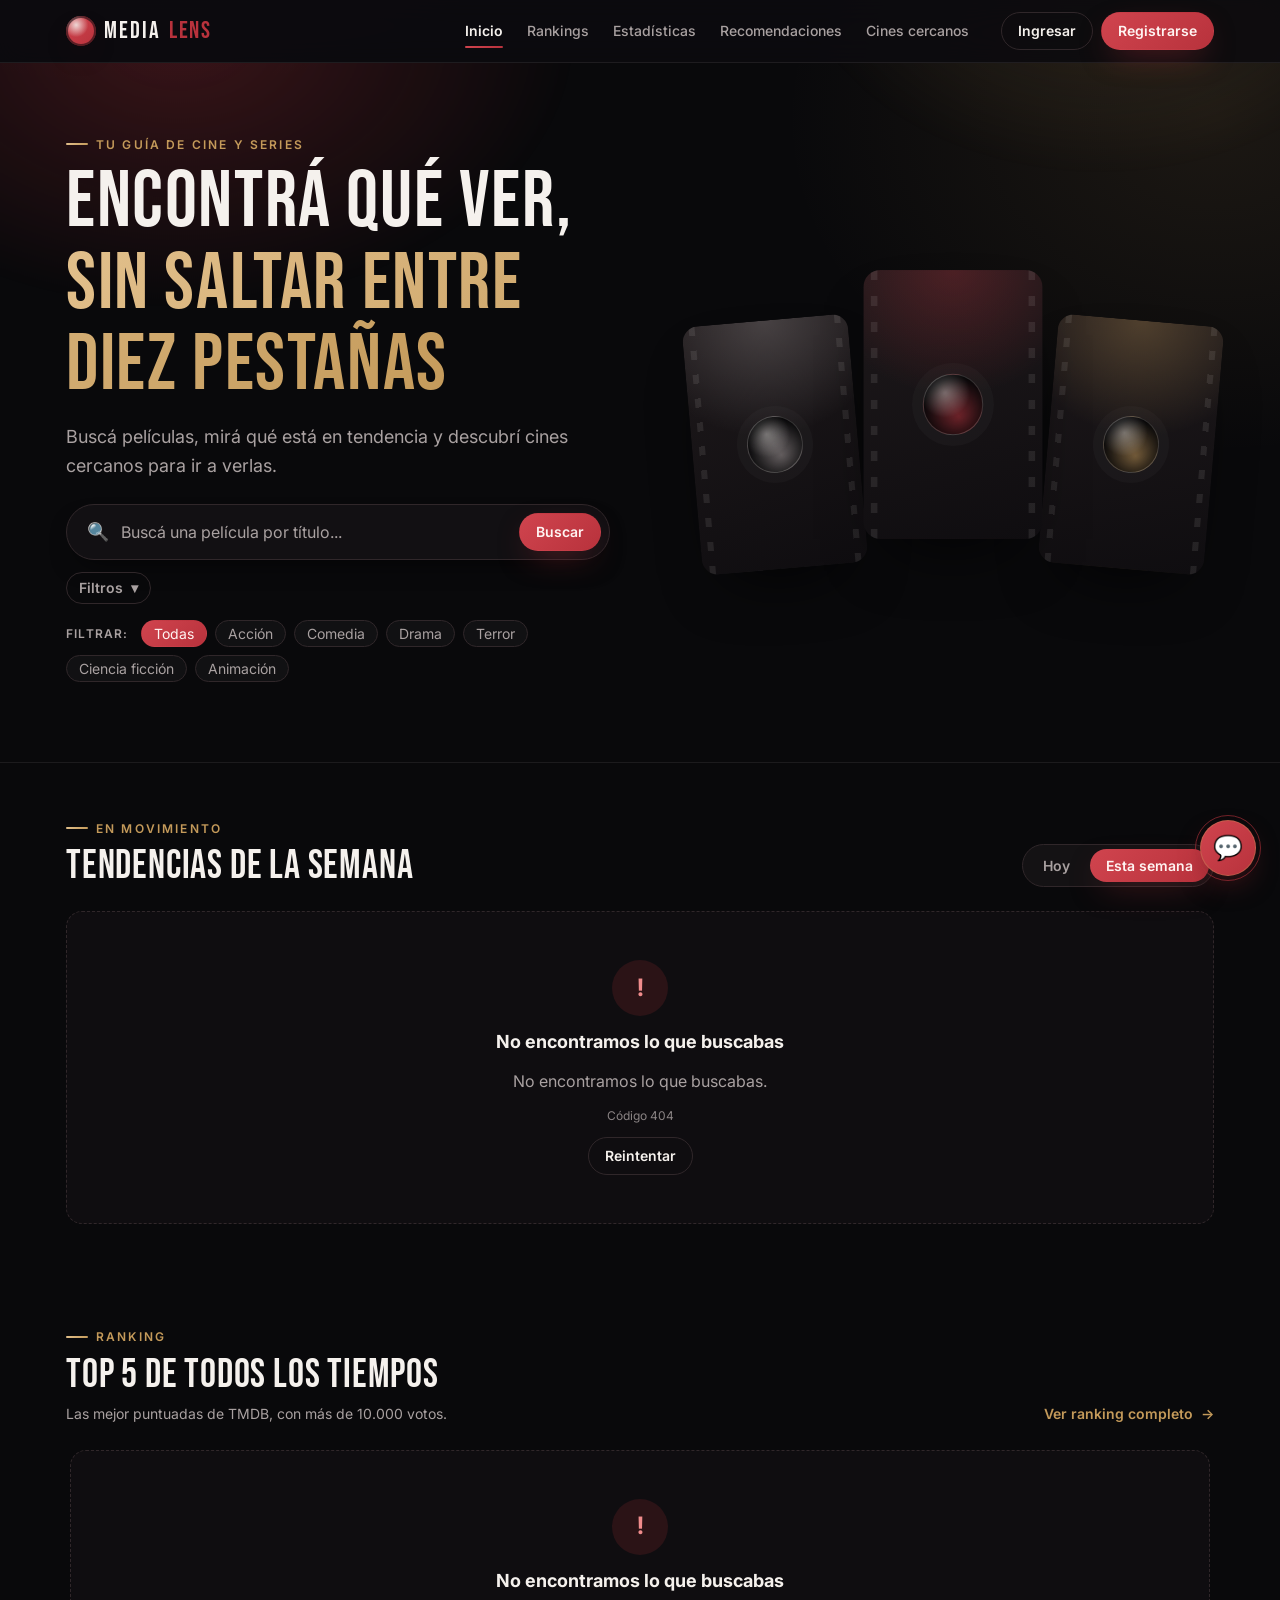
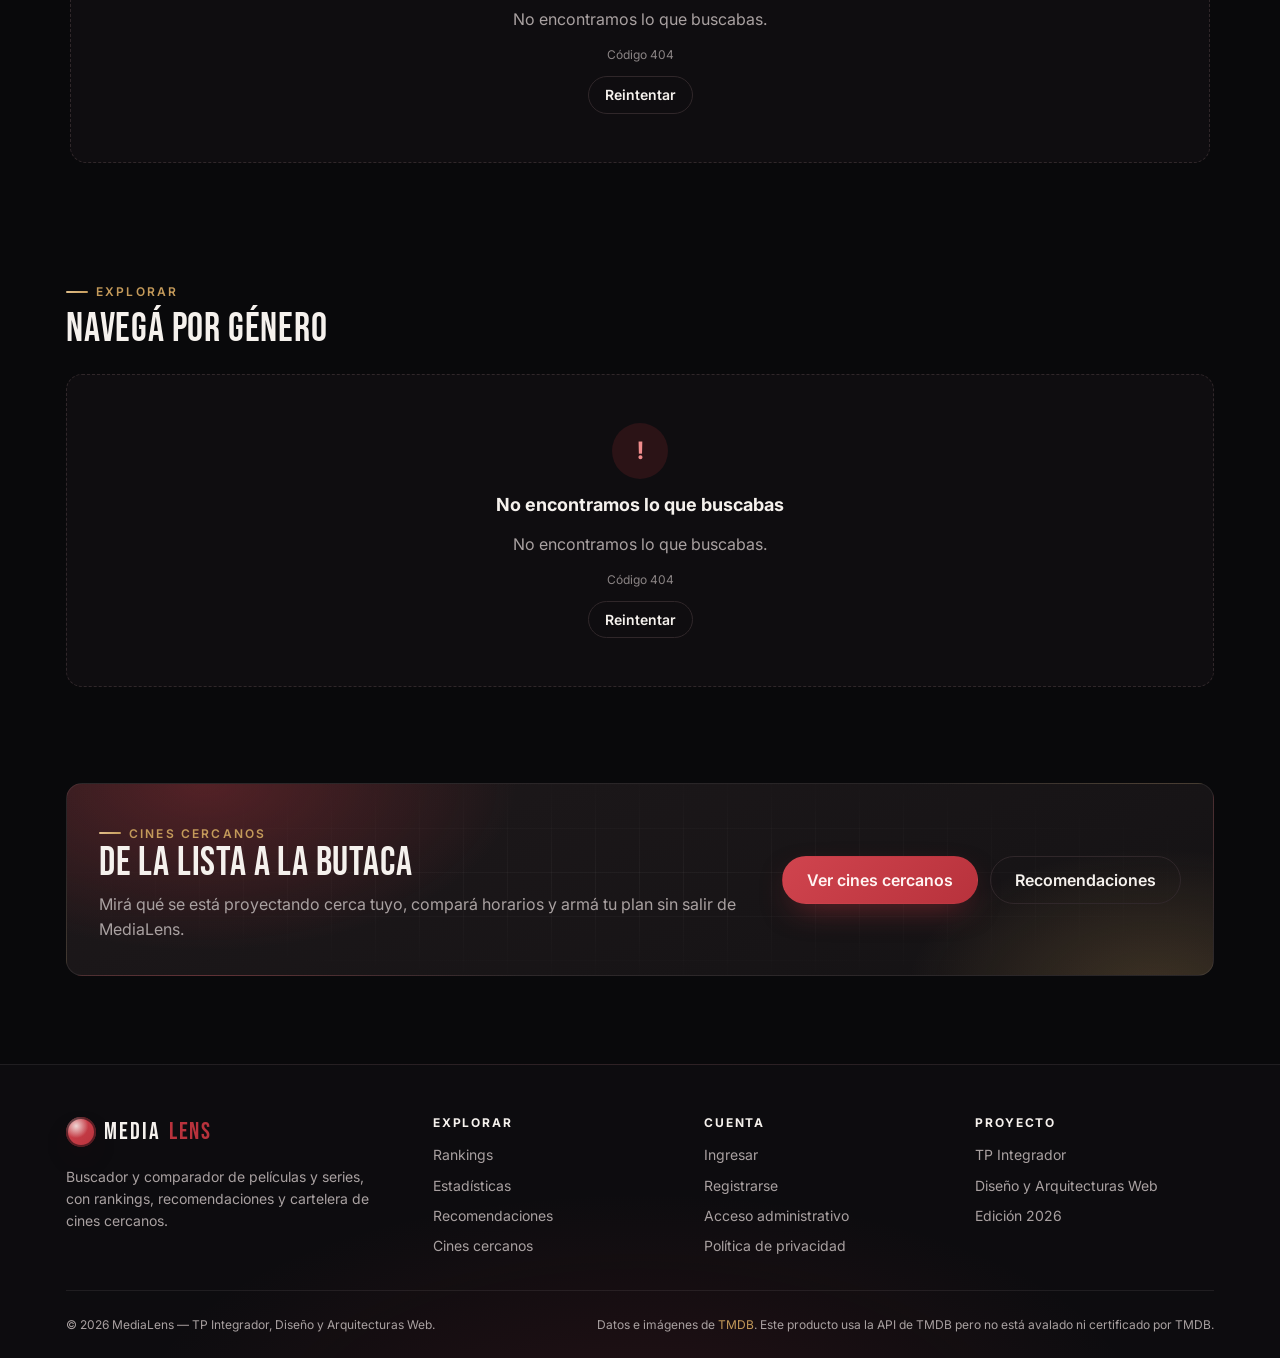
==== commit 19aad2e7: "Agrego pagina Mi perfil y filtros en el buscador del inicio" ====
--- a/index.html
+++ b/index.html
@@ -65,6 +65,68 @@
                 <button type="submit" class="btn btn-primary">Buscar</button>
               </div>
             </div>
+
+            <!-- Filtros de la búsqueda (RF02, CU01). Los selects tienen el mismo name que los parámetros de /api/buscar -->
+            <details class="search-filtros" id="filtros-busqueda">
+              <summary>
+                <span>Filtros</span>
+                <span class="search-filtros_cantidad" id="filtros-cantidad" hidden></span>
+              </summary>
+              <div class="search-filtros_panel">
+                <div class="form-field">
+                  <label for="filtro-genero">Género</label>
+                  <select id="filtro-genero" name="genero">
+                    <option value="">Todos</option>
+                  </select>
+                </div>
+                <div class="form-field">
+                  <label for="filtro-anio">Año de estreno</label>
+                  <select id="filtro-anio" name="anio">
+                    <option value="">Todos</option>
+                  </select>
+                </div>
+                <div class="form-field">
+                  <label for="filtro-idioma">Idioma original</label>
+                  <select id="filtro-idioma" name="idioma">
+                    <option value="">Todos</option>
+                    <option value="es">Español</option>
+                    <option value="en">Inglés</option>
+                    <option value="fr">Francés</option>
+                    <option value="it">Italiano</option>
+                    <option value="de">Alemán</option>
+                    <option value="pt">Portugués</option>
+                    <option value="ja">Japonés</option>
+                    <option value="ko">Coreano</option>
+                  </select>
+                </div>
+                <div class="form-field">
+                  <label for="filtro-puntaje">Puntaje mínimo</label>
+                  <select id="filtro-puntaje" name="puntaje_min">
+                    <option value="">Cualquiera</option>
+                    <option value="5">5 o más</option>
+                    <option value="6">6 o más</option>
+                    <option value="7">7 o más</option>
+                    <option value="8">8 o más</option>
+                  </select>
+                </div>
+                <div class="form-field">
+                  <label for="filtro-orden">Ordenar por</label>
+                  <select id="filtro-orden" name="orden">
+                    <option value="relevancia">Relevancia</option>
+                    <option value="puntaje">Puntaje</option>
+                    <option value="popularidad">Popularidad</option>
+                    <option value="fecha">Fecha de estreno</option>
+                  </select>
+                </div>
+                <div class="search-filtros_pie">
+                  <button class="btn btn-outline btn-sm" type="button" id="limpiar-filtros" hidden>Quitar filtros</button>
+                  <p class="field-hint">
+                    Los filtros se aplican a la búsqueda por título. Para explorar sin escribir un título, usá
+                    <a href="pages/rankings.html">Rankings</a>.
+                  </p>
+                </div>
+              </div>
+            </details>
           </form>
 
           <div class="hero_chips" role="group" aria-label="Filtrar tendencias por género">
--- a/assets/css/layout.css
+++ b/assets/css/layout.css
@@ -159,6 +159,11 @@
   font-size: var(--fs-sm);
   font-weight: 600;
   white-space: nowrap;
+}
+
+.navbar_usuario:hover,
+.navbar_usuario[aria-current="page"] {
+  color: var(--color-secondary);
 }
 
 /* Menú responsivo: con 5 links + 2 botones, en tablet ya no entra en una línea.
@@ -1036,3 +1041,50 @@
     padding-top: var(--space-8);
   }
 }
+
+/* ============================================
+   Página Mi perfil
+   ============================================ */
+
+.perfil {
+  padding-bottom: var(--space-16);
+}
+
+.perfil_cabecera {
+  padding-block: var(--space-12) var(--space-6);
+}
+
+.perfil_titulo {
+  margin-bottom: var(--space-3);
+}
+
+.perfil_intro {
+  max-width: 46rem;
+  margin: 0;
+  font-size: var(--fs-md);
+}
+
+/* Los datos a la izquierda; contraseña y eliminar cuenta, apilados a la derecha */
+.perfil_cuenta {
+  display: grid;
+  grid-template-columns: minmax(0, 1.25fr) minmax(0, 1fr);
+  align-items: start;
+  gap: var(--space-6);
+}
+
+.perfil_columna {
+  display: grid;
+  gap: var(--space-6);
+}
+
+@media (max-width: 900px) {
+  .perfil_cuenta {
+    grid-template-columns: minmax(0, 1fr);
+  }
+}
+
+@media (max-width: 560px) {
+  .perfil_cabecera {
+    padding-block: var(--space-8) var(--space-4);
+  }
+}
--- a/assets/css/components.css
+++ b/assets/css/components.css
@@ -2758,3 +2758,132 @@
     font-size: 0.6875rem;
   }
 }
+
+/* ============================================
+   Página Mi perfil
+   ============================================ */
+
+.perfil_tarjeta {
+  padding: var(--space-6);
+  background-color: rgba(20, 18, 20, 0.85);
+  border: 1px solid var(--color-border-soft);
+  border-radius: var(--radius-lg);
+  box-shadow: var(--shadow-lg);
+}
+
+.perfil_tarjeta h2 {
+  margin-bottom: var(--space-4);
+  font-size: clamp(1.5rem, 1.2rem + 1vw, 2rem);
+}
+
+.perfil_tarjeta > p {
+  margin: 0 0 var(--space-4);
+  font-size: var(--fs-sm);
+}
+
+/* Zona de riesgo: el borde rojo avisa antes de leer */
+.perfil_tarjeta--peligro {
+  border-color: rgba(217, 74, 74, 0.45);
+}
+
+.perfil_confirmar {
+  margin-top: var(--space-4);
+  padding-top: var(--space-4);
+  border-top: 1px solid var(--color-border-soft);
+}
+
+.perfil_acciones {
+  display: flex;
+  flex-wrap: wrap;
+  gap: var(--space-3);
+}
+
+@media (max-width: 560px) {
+  .perfil_tarjeta {
+    padding: var(--space-4);
+  }
+}
+
+/* ============================================
+   Filtros del buscador del inicio
+   ============================================ */
+
+.search-filtros {
+  margin-top: var(--space-3);
+}
+
+.search-filtros summary {
+  display: inline-flex;
+  align-items: center;
+  gap: var(--space-2);
+  padding: var(--space-1) var(--space-3);
+  border: 1px solid var(--color-border);
+  border-radius: var(--radius-pill);
+  color: var(--color-text-muted);
+  font-size: var(--fs-sm);
+  font-weight: 600;
+  cursor: pointer;
+  list-style: none;
+  transition: border-color var(--transition), color var(--transition);
+}
+
+.search-filtros summary::-webkit-details-marker {
+  display: none;
+}
+
+.search-filtros summary::after {
+  content: "\25BE";
+  transition: transform var(--transition);
+}
+
+.search-filtros[open] summary::after {
+  transform: rotate(180deg);
+}
+
+.search-filtros summary:hover {
+  border-color: var(--color-primary);
+  color: var(--color-text);
+}
+
+.search-filtros summary:focus-visible {
+  outline: 2px solid var(--color-secondary);
+  outline-offset: 2px;
+}
+
+/* Número de filtros activos, junto a la palabra "Filtros" */
+.search-filtros_cantidad {
+  min-width: 1.4rem;
+  padding: 0 var(--space-2);
+  border-radius: var(--radius-pill);
+  background: var(--gradient-primary);
+  color: #FFF4F2;
+  font-size: var(--fs-xs);
+  text-align: center;
+}
+
+.search-filtros_panel {
+  display: grid;
+  grid-template-columns: repeat(auto-fit, minmax(10.5rem, 1fr));
+  gap: var(--space-3) var(--space-4);
+  margin-top: var(--space-3);
+  padding: var(--space-4);
+  background-color: rgba(20, 18, 20, 0.85);
+  border: 1px solid var(--color-border-soft);
+  border-radius: var(--radius-lg);
+}
+
+.search-filtros_panel select {
+  padding-block: var(--space-2);
+}
+
+.search-filtros_pie {
+  grid-column: 1 / -1;
+  display: flex;
+  flex-wrap: wrap;
+  align-items: center;
+  gap: var(--space-3);
+}
+
+.search-filtros_pie .field-hint {
+  margin: 0;
+}
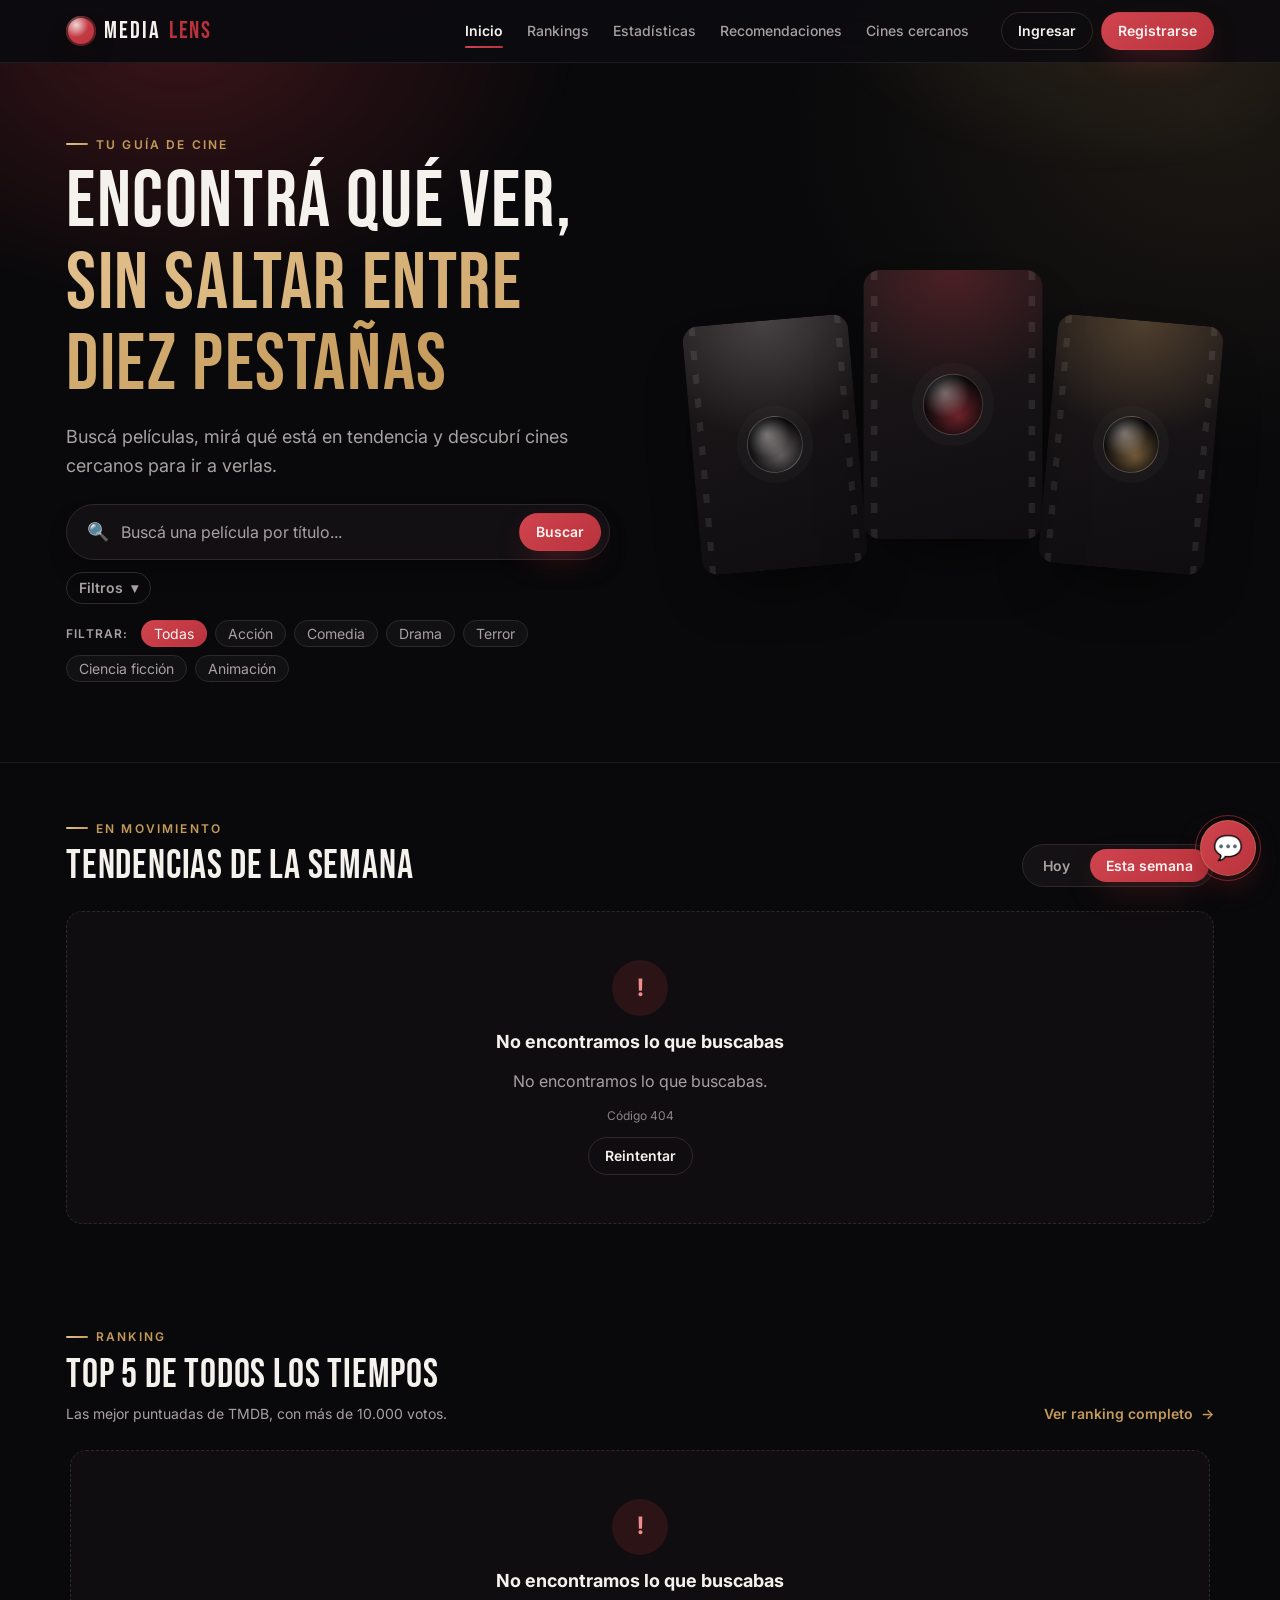
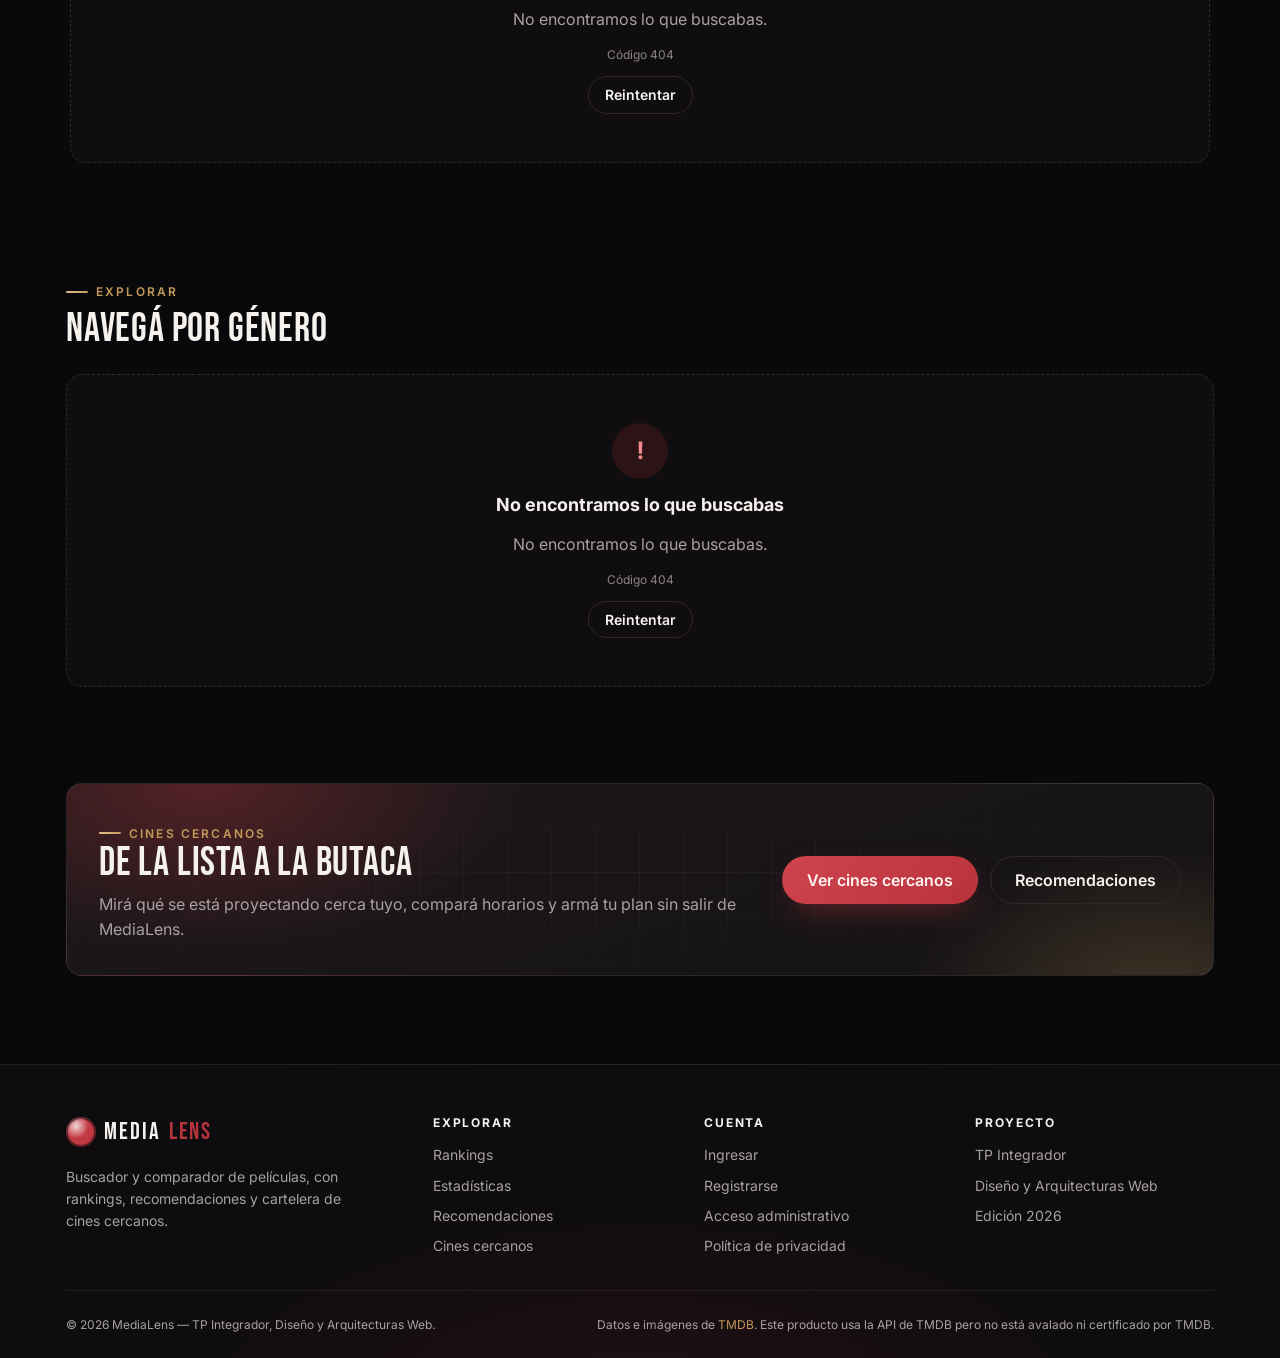
==== commit 948a40cf: "Agrego script SQL, frecuencia y recuperación del respaldo, y correcciones menores" ====
--- a/index.html
+++ b/index.html
@@ -46,7 +46,7 @@
       <div class="hero_glow" aria-hidden="true"></div>
       <div class="container hero_inner">
         <div class="hero_content">
-          <p class="eyebrow">Tu guía de cine y series</p>
+          <p class="eyebrow">Tu guía de cine</p>
           <h1 class="hero_title">
             Encontrá qué ver,<br />
             <span class="text-gradient">sin saltar entre diez pestañas</span>
@@ -245,7 +245,7 @@
             Media<span>Lens</span>
           </a>
           <p>
-            Buscador y comparador de películas y series, con rankings, recomendaciones y cartelera
+            Buscador y comparador de películas, con rankings, recomendaciones y cartelera
             de cines cercanos.
           </p>
         </div>
@@ -287,6 +287,6 @@
     </div>
   </footer>
 
-  <button class="chatbot-toggle" type="button" aria-label="Abrir chatbot" title="Chatbot MediaLens (próximamente)">&#128172;</button>
+  <button class="chatbot-toggle" type="button" aria-label="Abrir el asistente de películas" title="Asistente MediaLens">&#128172;</button>
 </body>
 </html>
--- a/assets/css/layout.css
+++ b/assets/css/layout.css
@@ -1088,3 +1088,57 @@
     padding-block: var(--space-8) var(--space-4);
   }
 }
+
+/* ============================================
+   Panel de administración
+   ============================================ */
+
+.admin {
+  padding-bottom: var(--space-16);
+}
+
+.admin_cabecera {
+  padding-block: var(--space-12) var(--space-6);
+}
+
+.admin_titulo {
+  margin-bottom: var(--space-3);
+}
+
+.admin_intro {
+  max-width: 46rem;
+  margin: 0;
+  font-size: var(--fs-md);
+}
+
+.admin_contenido {
+  display: grid;
+  gap: var(--space-12);
+}
+
+.admin_contenido[hidden] {
+  display: none;
+}
+
+.admin_cache {
+  display: flex;
+  flex-wrap: wrap;
+  align-items: center;
+  justify-content: space-between;
+  gap: var(--space-4) var(--space-8);
+}
+
+.admin_cache p {
+  max-width: 46rem;
+  margin: 0;
+}
+
+@media (max-width: 560px) {
+  .admin_cabecera {
+    padding-block: var(--space-8) var(--space-4);
+  }
+
+  .admin_cache .btn {
+    width: 100%;
+  }
+}
--- a/assets/css/components.css
+++ b/assets/css/components.css
@@ -635,8 +635,8 @@
 }
 
 /* ============================================
-   Widget de chatbot (RF12) — placeholder visual,
-   la lógica se conecta más adelante
+   Chatbot (RF12): botón flotante
+   (el panel está al final del archivo)
    ============================================ */
 .chatbot-toggle {
   position: fixed;
@@ -2887,3 +2887,510 @@
 .search-filtros_pie .field-hint {
   margin: 0;
 }
+
+/* ============================================
+   Panel de administración
+   ============================================ */
+
+.admin_seccion h2 {
+  font-size: var(--fs-xl);
+}
+
+.admin_buscador {
+  display: flex;
+  gap: var(--space-2);
+  width: min(100%, 420px);
+}
+
+.admin_buscador input {
+  flex: 1;
+  min-width: 0;
+}
+
+.admin_tabla {
+  overflow-x: auto;
+  border: 1px solid var(--color-border);
+  border-radius: var(--radius-lg);
+  background-color: var(--color-surface);
+}
+
+.admin_tabla table {
+  width: 100%;
+  border-collapse: collapse;
+  font-size: var(--fs-sm);
+}
+
+.admin_tabla th,
+.admin_tabla td {
+  padding: var(--space-3) var(--space-4);
+  border-bottom: 1px solid var(--color-border);
+  text-align: left;
+  vertical-align: middle;
+}
+
+.admin_tabla th {
+  background-color: var(--color-surface-alt);
+  color: var(--color-text-muted);
+  font-size: var(--fs-xs);
+  font-weight: 600;
+  letter-spacing: 0.08em;
+  text-transform: uppercase;
+  white-space: nowrap;
+}
+
+.admin_tabla tbody tr:last-child td {
+  border-bottom: 0;
+}
+
+.admin_tabla tbody tr:hover {
+  background-color: rgba(245, 241, 237, 0.02);
+}
+
+.admin_tabla .estado {
+  margin: var(--space-6) auto;
+}
+
+.admin_fila-estado:hover {
+  background: none;
+}
+
+.admin_nombre {
+  margin-right: var(--space-2);
+  color: var(--color-text);
+  font-weight: 600;
+}
+
+.admin_email {
+  color: var(--color-text-muted);
+  word-break: break-all;
+}
+
+.admin_rol {
+  width: auto;
+  min-width: 11rem;
+  padding: var(--space-2) var(--space-3);
+  font-size: var(--fs-sm);
+}
+
+.admin_rol:disabled {
+  opacity: 0.6;
+  cursor: not-allowed;
+}
+
+.admin_estado {
+  display: inline-flex;
+  align-items: center;
+  gap: var(--space-2);
+  padding: 2px var(--space-3);
+  border-radius: var(--radius-pill);
+  font-size: var(--fs-xs);
+  font-weight: 600;
+  white-space: nowrap;
+}
+
+.admin_estado::before {
+  content: "";
+  width: 8px;
+  height: 8px;
+  border-radius: 50%;
+  background-color: currentColor;
+}
+
+.admin_estado--activo {
+  background-color: rgba(78, 155, 114, 0.14);
+  color: var(--color-success-text);
+}
+
+.admin_estado--bloqueado {
+  background-color: rgba(217, 74, 74, 0.14);
+  color: var(--color-danger-text);
+}
+
+.admin_acciones {
+  text-align: right;
+  white-space: nowrap;
+}
+
+.admin_nota {
+  color: var(--color-text-muted);
+  font-size: var(--fs-xs);
+  cursor: help;
+}
+
+/* En celular, cada fila es una tarjeta: título de la celda a la izquierda, dato a la derecha */
+@media (max-width: 720px) {
+  .admin_tabla {
+    overflow: visible;
+    border: 0;
+    background: none;
+  }
+
+  .admin_tabla thead {
+    position: absolute;
+    width: 1px;
+    height: 1px;
+    overflow: hidden;
+    clip: rect(0 0 0 0);
+  }
+
+  .admin_tabla table,
+  .admin_tabla tbody,
+  .admin_tabla tr,
+  .admin_tabla td {
+    display: block;
+  }
+
+  .admin_tabla tbody tr {
+    margin-bottom: var(--space-3);
+    padding: var(--space-2) 0;
+    border: 1px solid var(--color-border);
+    border-radius: var(--radius-lg);
+    background-color: var(--color-surface);
+  }
+
+  .admin_tabla td {
+    display: flex;
+    align-items: center;
+    justify-content: space-between;
+    gap: var(--space-4);
+    padding: var(--space-2) var(--space-4);
+    border: 0;
+    text-align: right;
+  }
+
+  .admin_tabla td[data-label]::before {
+    content: attr(data-label);
+    flex: none;
+    color: var(--color-text-muted);
+    font-size: var(--fs-xs);
+    font-weight: 600;
+    letter-spacing: 0.08em;
+    text-transform: uppercase;
+  }
+
+  .admin_tabla .admin_fila-estado td {
+    display: block;
+  }
+
+  .admin_rol {
+    min-width: 0;
+    max-width: 60%;
+  }
+
+  .admin_buscador {
+    width: 100%;
+  }
+}
+
+/* ============================================
+   Diálogo de confirmación (modal.js → confirmar)
+   ============================================ */
+
+.modal.modal--confirmar {
+  width: min(460px, calc(100% - 32px));
+}
+
+.confirmar {
+  padding: var(--space-8) var(--space-6) var(--space-6);
+}
+
+.confirmar_titulo {
+  margin-bottom: var(--space-3);
+  font-size: var(--fs-xl);
+}
+
+.confirmar_mensaje {
+  margin-bottom: var(--space-6);
+  color: var(--color-text-muted);
+  line-height: 1.6;
+}
+
+.confirmar_acciones {
+  display: flex;
+  flex-wrap: wrap;
+  justify-content: flex-end;
+  gap: var(--space-3);
+}
+
+/* El modal de detalle ocupa toda la pantalla en celular; el de confirmación no */
+@media (max-width: 720px) {
+  .modal.modal--confirmar {
+    width: calc(100% - 32px);
+    height: auto;
+    max-height: calc(100dvh - 48px);
+    margin: auto;
+    border: 1px solid var(--color-border);
+    border-radius: var(--radius-lg);
+  }
+
+  .confirmar_acciones .btn {
+    flex: 1;
+  }
+}
+
+/* ============================================
+   Chatbot (RF12): panel de conversación
+   ============================================ */
+
+.chatbot {
+  position: fixed;
+  right: var(--space-6);
+  bottom: calc(var(--space-6) + 72px); /* encima del botón flotante */
+  z-index: 70;
+  display: flex;
+  flex-direction: column;
+  width: min(380px, calc(100vw - 32px));
+  height: min(560px, calc(100dvh - 140px));
+  border: 1px solid var(--color-border);
+  border-radius: var(--radius-lg);
+  background-color: var(--color-surface);
+  box-shadow: var(--shadow-lg);
+  overflow: hidden;
+  animation: modal-entrar 220ms cubic-bezier(0.22, 1, 0.36, 1);
+}
+
+.chatbot[hidden] {
+  display: none;
+}
+
+.chatbot_cabecera {
+  display: flex;
+  align-items: center;
+  gap: var(--space-2);
+  padding: var(--space-3) var(--space-3) var(--space-3) var(--space-4);
+  border-bottom: 1px solid var(--color-border);
+  background: var(--gradient-surface);
+}
+
+.chatbot_cabecera > div {
+  flex: 1;
+  min-width: 0;
+}
+
+.chatbot_titulo {
+  margin: 0;
+  font-size: var(--fs-lg);
+}
+
+.chatbot_subtitulo {
+  margin: 0;
+  color: var(--color-text-muted);
+  font-size: var(--fs-xs);
+}
+
+.chatbot_cerrar {
+  display: grid;
+  place-items: center;
+  width: 36px;
+  height: 36px;
+  border: 1px solid var(--color-border);
+  border-radius: 50%;
+  background: none;
+  color: var(--color-text);
+  cursor: pointer;
+}
+
+.chatbot_cerrar:hover,
+.chatbot_cerrar:focus-visible {
+  border-color: var(--color-primary);
+}
+
+.chatbot_mensajes {
+  flex: 1;
+  display: flex;
+  flex-direction: column;
+  gap: var(--space-3);
+  padding: var(--space-4);
+  overflow-y: auto;
+  overscroll-behavior: contain;
+}
+
+.chatbot_mensaje {
+  max-width: 88%;
+  padding: var(--space-2) var(--space-3);
+  border-radius: var(--radius-lg);
+  font-size: var(--fs-sm);
+  line-height: 1.55;
+  overflow-wrap: anywhere;
+}
+
+.chatbot_mensaje p {
+  margin: 0;
+}
+
+.chatbot_mensaje--asistente {
+  align-self: flex-start;
+  border: 1px solid var(--color-border);
+  border-bottom-left-radius: var(--radius-sm);
+  background-color: var(--color-surface-alt);
+}
+
+.chatbot_mensaje--usuario {
+  align-self: flex-end;
+  border-bottom-right-radius: var(--radius-sm);
+  background: var(--gradient-primary);
+  color: #FFF4F2;
+}
+
+.chatbot_mensaje--error {
+  align-self: flex-start;
+  display: grid;
+  gap: var(--space-2);
+  justify-items: start;
+  border: 1px solid rgba(217, 74, 74, 0.45);
+  background-color: rgba(217, 74, 74, 0.1);
+  color: var(--color-danger-text);
+}
+
+.chatbot_mensaje .chatbot_modo {
+  margin-top: var(--space-1);
+  color: var(--color-text-muted);
+  font-size: var(--fs-xs);
+}
+
+/* Tarjetas de películas dentro de una respuesta */
+.chatbot_peliculas {
+  display: grid;
+  gap: var(--space-2);
+  margin: var(--space-2) 0 0;
+  padding: 0;
+  list-style: none;
+}
+
+.chatbot_pelicula {
+  display: flex;
+  align-items: center;
+  gap: var(--space-3);
+  width: 100%;
+  padding: var(--space-1);
+  border: 1px solid var(--color-border);
+  border-radius: var(--radius);
+  background-color: var(--color-surface);
+  color: var(--color-text);
+  text-align: left;
+  cursor: pointer;
+  transition: border-color var(--transition);
+}
+
+.chatbot_pelicula:hover,
+.chatbot_pelicula:focus-visible {
+  border-color: var(--color-primary);
+}
+
+.chatbot_pelicula img,
+.chatbot_poster-vacio {
+  flex: none;
+  width: 34px;
+  height: 51px;
+  border-radius: var(--radius-sm);
+  object-fit: cover;
+  background-color: var(--color-surface-alt);
+}
+
+.chatbot_pelicula-texto {
+  display: grid;
+  min-width: 0;
+}
+
+.chatbot_pelicula-titulo {
+  overflow: hidden;
+  font-weight: 600;
+  text-overflow: ellipsis;
+  white-space: nowrap;
+}
+
+.chatbot_pelicula-anio {
+  color: var(--color-text-muted);
+  font-size: var(--fs-xs);
+}
+
+/* "Escribiendo…": tres puntos que laten */
+.chatbot_escribiendo {
+  display: flex;
+  gap: 5px;
+  padding: var(--space-3) var(--space-4);
+}
+
+.chatbot_punto {
+  width: 7px;
+  height: 7px;
+  border-radius: 50%;
+  background-color: var(--color-text-muted);
+  animation: chatbot-punto 1.1s ease-in-out infinite;
+}
+
+.chatbot_punto:nth-of-type(3) {
+  animation-delay: 0.15s;
+}
+
+.chatbot_punto:nth-of-type(4) {
+  animation-delay: 0.3s;
+}
+
+@keyframes chatbot-punto {
+  0%, 80%, 100% {
+    opacity: 0.3;
+    transform: translateY(0);
+  }
+  40% {
+    opacity: 1;
+    transform: translateY(-3px);
+  }
+}
+
+.chatbot_sugerencias {
+  display: flex;
+  flex-wrap: wrap;
+  gap: var(--space-2);
+  padding: 0 var(--space-4) var(--space-3);
+}
+
+.chatbot_sugerencias[hidden] {
+  display: none;
+}
+
+.chatbot_sugerencias .chip {
+  font-size: var(--fs-xs);
+}
+
+.chatbot_form {
+  display: flex;
+  gap: var(--space-2);
+  padding: var(--space-3) var(--space-4) var(--space-2);
+  border-top: 1px solid var(--color-border);
+}
+
+.chatbot_form input {
+  flex: 1;
+  min-width: 0;
+  padding: var(--space-2) var(--space-3);
+  font-size: var(--fs-sm);
+}
+
+.chatbot_aviso {
+  margin: 0;
+  padding: 0 var(--space-4) var(--space-3);
+  color: var(--color-text-muted);
+  font-size: 0.6875rem;
+  line-height: 1.45;
+}
+
+@media (prefers-reduced-motion: reduce) {
+  .chatbot,
+  .chatbot_punto {
+    animation: none;
+  }
+}
+
+/* En celular el panel ocupa casi toda la pantalla y tapa el botón flotante */
+@media (max-width: 560px) {
+  .chatbot {
+    inset: var(--space-2);
+    width: auto;
+    height: auto;
+  }
+
+  .chatbot_mensaje {
+    max-width: 92%;
+  }
+}
